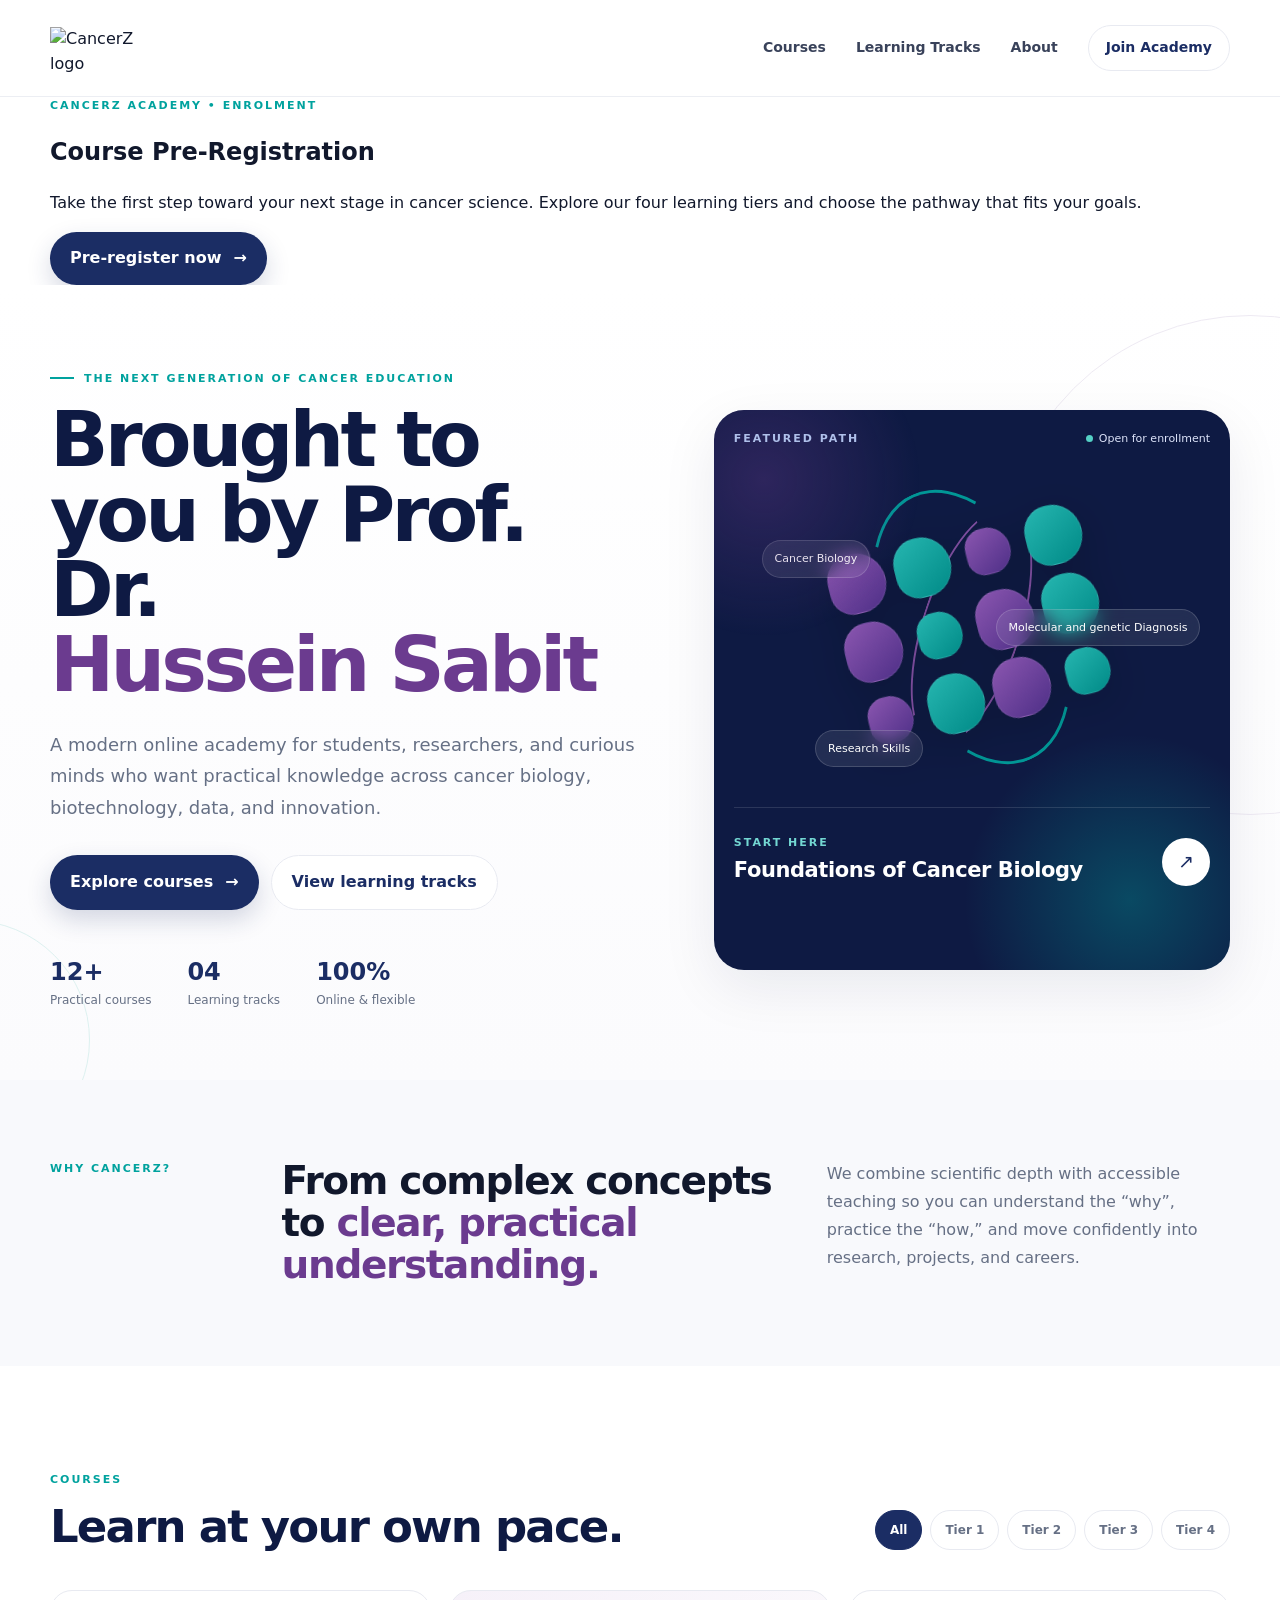
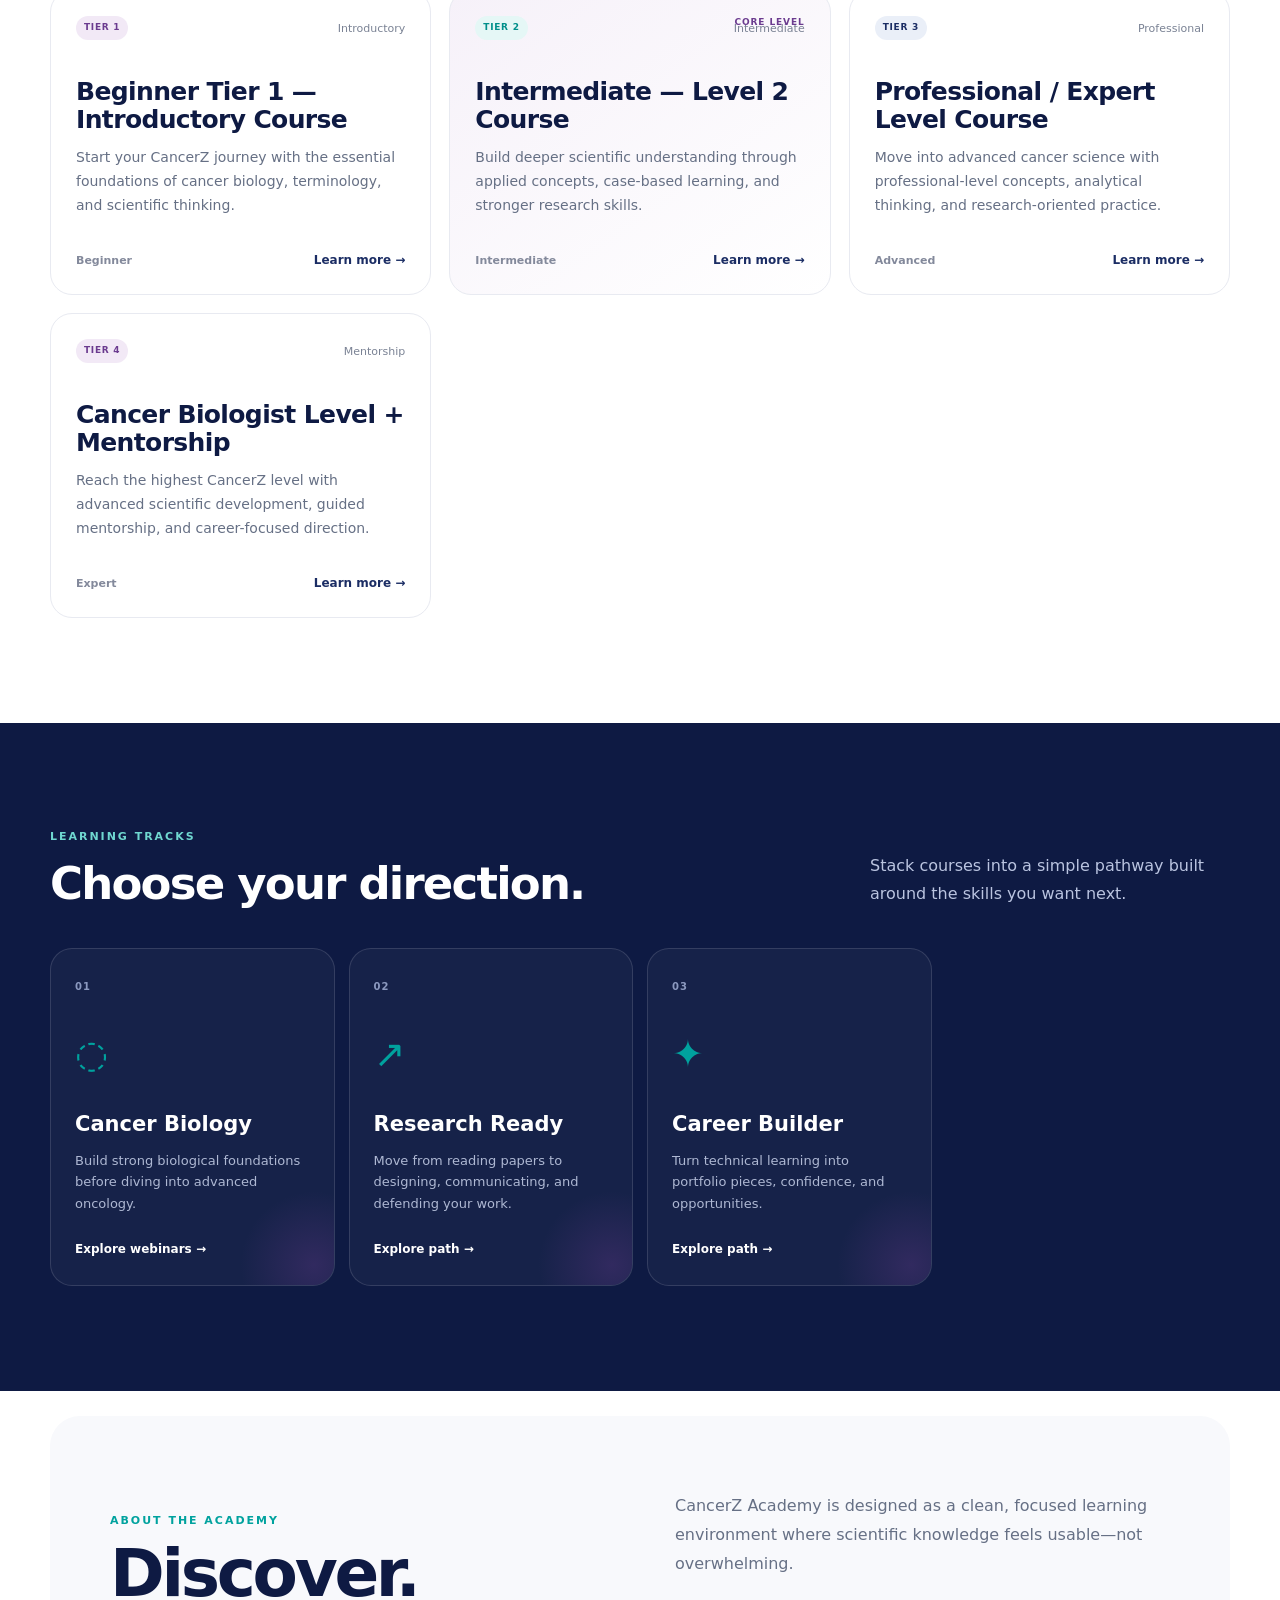
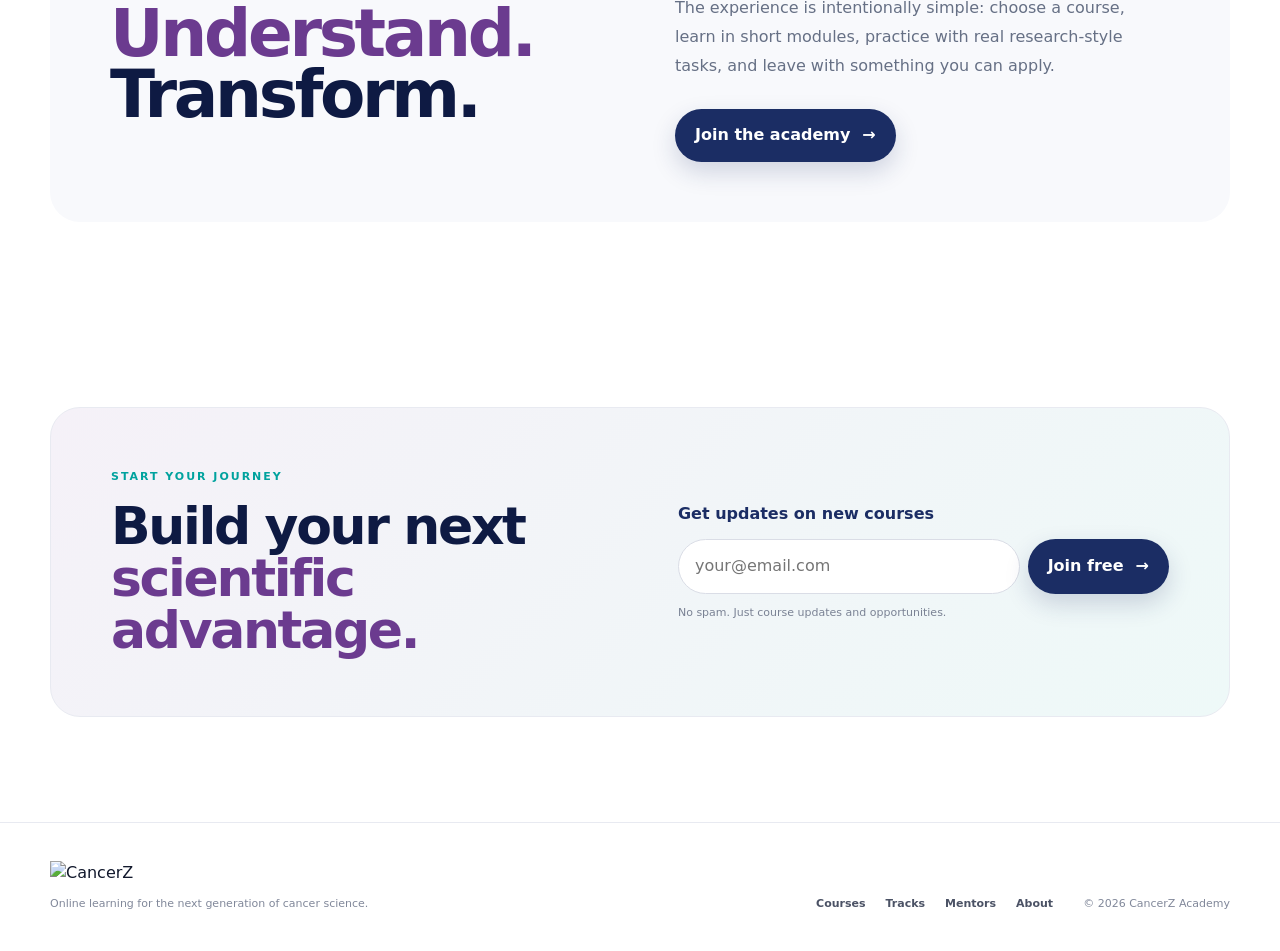
==== index.html @ 4c98994a "Replace event spin wheel with course pre-registration CTA" ====
<!DOCTYPE html>
<html lang="en">
<head>
  <meta charset="UTF-8" />
  <meta name="viewport" content="width=device-width, initial-scale=1.0" />
  <meta name="description" content="CancerZ Academy — discover, understand, transform." />
  <title>CancerZ Academy | Discover. Understand. Transform.</title>
  <link rel="stylesheet" href="styles.css?v=6" />
</head>
<body>
  <header class="site-header" id="top">
    <div class="container nav">
      <a class="brand" href="#top" aria-label="CancerZ Academy home">
        <img src="https://raw.githubusercontent.com/mo24506/cancerz/main/logo-cropped.jpg" alt="CancerZ logo" />
      </a>

      <button class="menu-toggle" id="menuToggle" aria-label="Open navigation" aria-expanded="false">☰</button>

      <nav id="mainNav" class="main-nav">
        <a href="#courses">Courses</a>
        <a href="#tracks">Learning Tracks</a>
        <a href="#about">About</a>
        <a href="#contact" class="nav-cta">Join Academy</a>
      </nav>
    </div>
  </header>

  <main>

        <section class="course-prereg-section" id="course-prereg" aria-labelledby="coursePreregTitle">
      <div class="container course-prereg-layout">
        <div class="course-prereg-copy">
          <p class="section-kicker">CANCERZ ACADEMY • ENROLMENT</p>
          <h2 id="coursePreregTitle">Course <span>Pre-Registration</span></h2>
          <p>Take the first step toward your next stage in cancer science. Explore our four learning tiers and choose the pathway that fits your goals.</p>
        </div>
        <a class="btn btn-primary course-prereg-button" href="#courses">Pre-register now <span>→</span></a>
      </div>
    </section>

    <section class="hero">
      <div class="hero-orbit orbit-a"></div>
      <div class="hero-orbit orbit-b"></div>
      <div class="container hero-grid">
        <div class="hero-copy reveal">
          <p class="eyebrow"><span></span> THE NEXT GENERATION OF CANCER EDUCATION</p>
          <h1>Brought to you by Prof. Dr.<br /><button class="sabit-trigger" id="sabitTrigger" type="button" aria-label="Open Prof. Hussein Sabit profile">Hussein Sabit</button></h1>
          <p class="hero-text">
            A modern online academy for students, researchers, and curious minds who want
            practical knowledge across cancer biology, biotechnology, data, and innovation.
          </p>
          <div class="hero-actions">
            <a href="#courses" class="btn btn-primary">Explore courses <span>→</span></a>
            <a href="#tracks" class="btn btn-ghost">View learning tracks</a>
          </div>
          <div class="hero-proof">
            <div><strong>12+</strong><span>Practical courses</span></div>
            <div><strong>04</strong><span>Learning tracks</span></div>
            <div><strong>100%</strong><span>Online & flexible</span></div>
          </div>
        </div>

        <div class="hero-card reveal">
          <div class="hero-card-top">
            <span class="mini-label">FEATURED PATH</span>
            <span class="status-dot"><i></i> Open for enrollment</span>
          </div>
          <div class="hero-card-art">
            <div class="dna-line"></div>
            <div class="cell-grid">
              <span></span><span></span><span></span><span></span><span></span><span></span>
              <span></span><span></span><span></span><span></span><span></span><span></span>
            </div>
            <div class="floating-tag tag-one">Cancer Biology</div>
            <div class="floating-tag tag-two">Molecular and genetic Diagnosis</div>
            <div class="floating-tag tag-three">Research Skills</div>
          </div>
          <div class="hero-card-bottom">
            <div>
              <span class="course-label">START HERE</span>
              <h3>Foundations of Cancer Biology</h3>
            </div>
            <button class="circle-arrow" data-course="Foundations of Cancer Biology" aria-label="Enroll">↗</button>
          </div>
        </div>
      </div>
    </section>

    <section class="section intro-band">
      <div class="container intro-grid">
        <p class="section-kicker">WHY CANCERZ?</p>
        <h2>From complex concepts to <span>clear, practical understanding.</span></h2>
        <p class="muted">
          We combine scientific depth with accessible teaching so you can understand the “why”,
          practice the “how,” and move confidently into research, projects, and careers.
        </p>
      </div>
    </section>

    <section class="section" id="courses">
      <div class="container">
        <div class="section-heading">
          <div>
            <p class="section-kicker">COURSES</p>
            <h2>Learn at your own pace.</h2>
          </div>
          <div class="filters" role="group" aria-label="Filter courses">
            <button class="filter active" data-filter="all">All</button>
            <button class="filter" data-filter="tier1">Tier 1</button>
            <button class="filter" data-filter="tier2">Tier 2</button>
            <button class="filter" data-filter="tier3">Tier 3</button>
            <button class="filter" data-filter="tier4">Tier 4</button>
          </div>
        </div>

        <div class="course-grid">
          <article class="course-card" data-category="tier1">
            <div class="course-meta"><span class="pill purple">TIER 1</span><span>Introductory</span></div>
            <h3>Beginner Tier 1 — Introductory Course</h3>
            <p>Start your CancerZ journey with the essential foundations of cancer biology, terminology, and scientific thinking.</p>
            <div class="course-footer"><span>Beginner</span><button class="text-btn" data-course="Beginner Tier 1 — Introductory Course">Learn more →</button></div>
          </article>

          <article class="course-card featured" data-category="tier2">
            <div class="course-meta"><span class="pill teal">TIER 2</span><span>Intermediate</span></div>
            <div class="featured-label">CORE LEVEL</div>
            <h3>Intermediate — Level 2 Course</h3>
            <p>Build deeper scientific understanding through applied concepts, case-based learning, and stronger research skills.</p>
            <div class="course-footer"><span>Intermediate</span><button class="text-btn" data-course="Intermediate — Level 2 Course">Learn more →</button></div>
          </article>

          <article class="course-card" data-category="tier3">
            <div class="course-meta"><span class="pill navy">TIER 3</span><span>Professional</span></div>
            <h3>Professional / Expert Level Course</h3>
            <p>Move into advanced cancer science with professional-level concepts, analytical thinking, and research-oriented practice.</p>
            <div class="course-footer"><span>Advanced</span><button class="text-btn" data-course="Professional / Expert Level Course">Learn more →</button></div>
          </article>

          <article class="course-card" data-category="tier4">
            <div class="course-meta"><span class="pill purple">TIER 4</span><span>Mentorship</span></div>
            <h3>Cancer Biologist Level + Mentorship</h3>
            <p>Reach the highest CancerZ level with advanced scientific development, guided mentorship, and career-focused direction.</p>
            <div class="course-footer"><span>Expert</span><button class="text-btn" data-course="Cancer Biologist Level + Mentorship">Learn more →</button></div>
          </article>
        </div>
      </div>
    </section>

    <section class="section tracks" id="tracks">
      <div class="container">
        <div class="section-heading compact">
          <div>
            <p class="section-kicker">LEARNING TRACKS</p>
            <h2>Choose your direction.</h2>
          </div>
          <p class="muted max-copy">Stack courses into a simple pathway built around the skills you want next.</p>
        </div>

        <div class="track-grid">
          <div class="track-card track-card-clickable" tabindex="0" role="button" data-track="Cancer Biology" aria-label="Open Cancer Biology webinars">
            <span class="track-number">01</span>
            <div class="track-icon">◌</div>
            <h3>Cancer Biology</h3>
            <p>Build strong biological foundations before diving into advanced oncology.</p>
            <button class="track-open-btn" type="button">Explore webinars →</button>
          </div>
          <div class="track-card">
            <span class="track-number">02</span>
            <div class="track-icon">↗</div>
            <h3>Research Ready</h3>
            <p>Move from reading papers to designing, communicating, and defending your work.</p>
            <a href="#courses">Explore path →</a>
          </div>
          <div class="track-card">
            <span class="track-number">03</span>
            <div class="track-icon">✦</div>
            <h3>Career Builder</h3>
            <p>Turn technical learning into portfolio pieces, confidence, and opportunities.</p>
            <a href="#courses">Explore path →</a>
          </div>
        </div>
      </div>
    </section>

    <section class="section about" id="about">
      <div class="container about-panel">
        <div>
          <p class="section-kicker">ABOUT THE ACADEMY</p>
          <h2>Discover.<br /><span>Understand.</span><br />Transform.</h2>
        </div>
        <div class="about-copy">
          <p>
            CancerZ Academy is designed as a clean, focused learning environment where scientific
            knowledge feels usable—not overwhelming.
          </p>
          <p>
            The experience is intentionally simple: choose a course, learn in short modules,
            practice with real research-style tasks, and leave with something you can apply.
          </p>
          <a href="#contact" class="btn btn-primary">Join the academy <span>→</span></a>
        </div>
      </div>
    </section>

    <section class="section cta-section" id="contact">
      <div class="container cta">
        <div>
          <p class="section-kicker">START YOUR JOURNEY</p>
          <h2>Build your next<br /><em>scientific advantage.</em></h2>
        </div>
        <form class="signup-form" id="signupForm">
          <label for="email">Get updates on new courses</label>
          <div class="form-row">
            <input id="email" type="email" placeholder="your@email.com" required />
            <button class="btn btn-primary" type="submit">Join free <span>→</span></button>
          </div>
          <small id="formMessage">No spam. Just course updates and opportunities.</small>
        </form>
      </div>
    </section>
  </main>

  <footer class="site-footer">
    <div class="container footer-grid">
      <div>
        <img src="https://raw.githubusercontent.com/mo24506/cancerz/main/logo-cropped.jpg" alt="CancerZ" class="footer-logo" />
        <p>Online learning for the next generation of cancer science.</p>
      </div>
      <div class="footer-links">
        <a href="#courses">Courses</a>
        <a href="#tracks">Tracks</a>
        <a href="#mentors">Mentors</a>
        <a href="#about">About</a>
      </div>
      <p class="copyright">© 2026 CancerZ Academy</p>
    </div>
  </footer>

  <div class="modal" id="webinarModal" aria-hidden="true">
    <div class="modal-backdrop" data-close-webinar></div>
    <div class="modal-card webinar-modal-card" role="dialog" aria-modal="true" aria-labelledby="webinarModalTitle">
      <button class="modal-close" data-close-webinar aria-label="Close">×</button>

      <div class="webinar-modal-head">
        <div>
          <p class="section-kicker">CANCER BIOLOGY</p>
          <h2 id="webinarModalTitle">Webinars</h2>
          <p class="muted">Watch uploaded sessions and keep your webinar library in one place.</p>
        </div>
        <label class="upload-webinar-btn">
          <input id="webinarVideoInput" type="file" accept="video/*" hidden />
          + Upload webinar
        </label>
      </div>

      <div id="webinarList" class="webinar-list">
        <article class="webinar-item">
          <div class="webinar-thumbnail webinar-gradient">
            <span>WEBINAR</span>
          </div>
          <div class="webinar-info">
            <div class="webinar-topline">
              <span class="pill purple">CANCER BIOLOGY</span>
              <span>Replay</span>
            </div>
            <h3>Introduction to Cancer Biology</h3>
            <p>Upload your first webinar video to replace this demo item.</p>
            <button class="text-btn demo-webinar-btn" type="button">Open demo</button>
          </div>
        </article>
      </div>

      <div class="upload-note">
        <strong>How this works:</strong> choose an MP4/MOV/WebM video from your computer.
        It will appear here immediately as a webinar preview. This front-end version keeps the
        selected video in your browser session; permanent online storage needs a video hosting
        or backend service.
      </div>

      <video id="webinarPlayer" class="webinar-player" controls playsinline hidden></video>
    </div>
  </div>

  <div class="modal" id="courseModal" aria-hidden="true">
    <div class="modal-backdrop" data-close-modal></div>
    <div class="modal-card" role="dialog" aria-modal="true" aria-labelledby="modalTitle">
      <button class="modal-close" data-close-modal aria-label="Close">×</button>
      <p class="section-kicker">COURSE PREVIEW</p>
      <h2 id="modalTitle">Course title</h2>
      <p id="modalDescription" class="muted"></p>
      <div class="modal-detail"><span>Format</span><strong>Online • Self-paced</strong></div>
      <div class="modal-detail"><span>Access</span><strong>Free demo template</strong></div>
      <button class="btn btn-primary" id="modalEnroll">Start learning <span>→</span></button>
    </div>
  </div>

  <script src="https://cdn.jsdelivr.net/npm/@supabase/supabase-js@2"></script>
  <script src="supabase-public-config.js?v=2"></script>

  <div class="modal" id="sabitModal" aria-hidden="true">
    <div class="modal-backdrop" data-close-sabit></div>
    <div class="modal-card sabit-modal-card" role="dialog" aria-modal="true" aria-labelledby="sabitModalTitle">
      <button class="modal-close" data-close-sabit aria-label="Close">×</button>
      <div class="sabit-modal-head">
        <p class="section-kicker">PROF. HUSSEIN SABIT</p>
        <h2 id="sabitModalTitle">Cancer Biology • Epigenetics • Precision Oncology</h2>
        <p class="muted">A concise scientific profile built from Prof. Sabit’s academic biography, research programme, and documented research impact.</p>
      </div>

      <div class="sabit-panels">
        <article class="sabit-panel">
          <div class="sabit-panel-index">01</div>
          <p class="section-kicker">SCIENTIFIC PROFILE</p>
          <h3>Molecular genetics with a systems view of cancer.</h3>
          <p>Prof. Hussein Sabit is a molecular geneticist and cancer researcher specializing in cancer epigenetics, breast cancer biology, tumor microenvironment, molecular oncology, and precision medicine.</p>
          <div class="sabit-meta">
            <span>Professor of Cancer Epigenetics</span>
            <span>College of Biotechnology, MUST • Egypt</span>
          </div>
          <div class="sabit-education">
            <span><strong>PhD</strong> Molecular Genetics · Ain Shams University · 2007</span>
            <span><strong>MSc</strong> Genetics · Ain Shams University · 2002</span>
            <span><strong>BSc</strong> Genetics · Ain Shams University · 1997</span>
          </div>
        </article>

        <article class="sabit-panel">
          <div class="sabit-panel-index">02</div>
          <p class="section-kicker">RESEARCH PROGRAMME</p>
          <h3>From molecular mechanisms to precision oncology.</h3>
          <p>His work examines tumors as dynamic ecosystems shaped by epigenetic regulation, immune and stromal interactions, metabolism, non-coding RNAs, and genomic regulation.</p>
          <div class="sabit-tags">
            <span>Cancer Epigenetics</span><span>Breast Cancer Biology</span><span>Tumor Microenvironment</span>
            <span>Precision & Systems Oncology</span><span>Genome Editing</span><span>Molecular Biomarkers</span>
            <span>Cancer Therapeutics</span><span>Multi-Omics</span><span>Single-Cell Biology</span>
            <span>AI & Precision Medicine</span><span>Liquid Biopsy</span><span>Drug Resistance</span>
          </div>
        </article>

        <article class="sabit-panel">
          <div class="sabit-panel-index">03</div>
          <p class="section-kicker">IMPACT & LEADERSHIP</p>
          <h3>A research programme built around translation, mentorship, and collaboration.</h3>
          <div class="sabit-metrics">
            <div><strong>114</strong><span>Peer-reviewed publications</span></div>
            <div><strong>2,420</strong><span>Citations</span></div>
            <div><strong>26</strong><span>h-index</span></div>
            <div><strong>49</strong><span>Q1 publications</span></div>
            <div><strong>63</strong><span>Postgraduate researchers supervised</span></div>
            <div><strong>23</strong><span>PhD candidates supervised</span></div>
          </div>
          <div class="sabit-leadership">
            <span>Vice Dean for Graduate Studies & Research • MUST</span>
            <span>Former Head of Genetics • Imam Abdulrahman Bin Faisal University</span>
            <span>International collaborations across Egypt, Saudi Arabia, Europe, the USA, and Turkey</span>
          </div>
        </article>
      </div>
    </div>
  </div>

  <script src="script.js?v=7"></script>
</body>
</html>
---- styles.css ----
:root{
  --navy:#1B2D64;
  --navy-deep:#0E1A43;
  --purple:#6B3B8F;
  --purple-soft:#8C55AC;
  --teal:#00A29E;
  --teal-soft:#3CA8A5;
  --ink:#11182C;
  --muted:#667085;
  --line:#E8EAF1;
  --paper:#FFFFFF;
  --wash:#F8F9FC;
  --lav:#F5F1F8;
  --aqua:#EEF9F8;
  --shadow:0 18px 55px rgba(14,26,67,.08);
  --radius:24px;
  --container:1180px;
}
*{box-sizing:border-box}
html{scroll-behavior:smooth}
body{
  margin:0;background:var(--paper);color:var(--ink);
  font-family:Inter,ui-sans-serif,system-ui,-apple-system,BlinkMacSystemFont,"Segoe UI",sans-serif;
  line-height:1.55;-webkit-font-smoothing:antialiased;
}
a{color:inherit;text-decoration:none}
button,input{font:inherit}
button{cursor:pointer}
.container{width:min(calc(100% - 40px),var(--container));margin:auto}
.site-header{
  position:sticky;top:0;z-index:50;background:rgba(255,255,255,.94);
  backdrop-filter:blur(16px);border-bottom:1px solid rgba(232,234,241,.8)
}
.nav{height:96px;display:flex;align-items:center;justify-content:space-between;gap:32px}
.brand{width:118px;display:block}
.brand img{width:100%;display:block;object-fit:contain;margin-top:8px}
.main-nav{display:flex;align-items:center;gap:30px;font-size:14px;font-weight:650;color:#39425A}
.main-nav a{transition:.2s ease}.main-nav a:hover{color:var(--purple)}
.nav-cta{padding:11px 17px!important;border:1px solid var(--line);border-radius:999px;color:var(--navy)!important}
.menu-toggle{display:none;background:none;border:0;font-size:26px;color:var(--navy)}
.hero{position:relative;overflow:hidden;padding:85px 0 70px;background:linear-gradient(180deg,#fff 0%,#fbfbfd 100%)}
.hero-grid{display:grid;grid-template-columns:1.07fr .93fr;gap:70px;align-items:center}
.eyebrow,.section-kicker,.mini-label,.course-label{
  margin:0 0 15px;color:var(--teal);font-size:11px;letter-spacing:.18em;font-weight:800
}
.eyebrow{display:flex;align-items:center;gap:10px}.eyebrow span{width:24px;height:2px;background:var(--teal);display:inline-block}
.hero h1{font-size:clamp(52px,6vw,82px);line-height:.98;letter-spacing:-.05em;margin:0 0 26px;color:var(--navy-deep);font-weight:780}
.hero h1 em,.about h2 span,.cta h2 em{font-style:normal;color:var(--purple)}
.hero-text{max-width:610px;color:var(--muted);font-size:18px;line-height:1.75;margin:0}
.hero-actions{display:flex;gap:12px;flex-wrap:wrap;margin-top:32px}
.btn{border:0;border-radius:999px;padding:14px 20px;font-weight:750;display:inline-flex;align-items:center;gap:12px;transition:transform .2s ease,box-shadow .2s ease}
.btn:hover{transform:translateY(-2px)}
.btn-primary{background:var(--navy);color:white;box-shadow:0 10px 24px rgba(27,45,100,.18)}
.btn-primary:hover{box-shadow:0 14px 30px rgba(27,45,100,.25)}
.btn-ghost{border:1px solid var(--line);color:var(--navy);background:white}
.hero-proof{display:flex;gap:36px;margin-top:44px}.hero-proof div{display:flex;flex-direction:column}
.hero-proof strong{font-size:24px;color:var(--navy)}.hero-proof span{font-size:12px;color:var(--muted)}
.hero-card{position:relative;background:var(--navy-deep);border-radius:30px;padding:20px;box-shadow:var(--shadow);min-height:560px;overflow:hidden}
.hero-card:before{content:"";position:absolute;inset:auto -80px -110px auto;width:360px;height:360px;border-radius:50%;background:radial-gradient(circle,rgba(0,162,158,.35),transparent 65%)}
.hero-card:after{content:"";position:absolute;left:-120px;top:-100px;width:340px;height:340px;border-radius:50%;background:radial-gradient(circle,rgba(107,59,143,.34),transparent 65%)}
.hero-card-top{display:flex;justify-content:space-between;align-items:center;color:#fff;position:relative;z-index:2}
.mini-label{color:#AFC0EA;margin:0}
.status-dot{font-size:11px;color:#DDE4FA;display:flex;gap:6px;align-items:center}.status-dot i{display:block;width:7px;height:7px;border-radius:50%;background:#54D0C5}
.hero-card-art{position:relative;height:360px;display:flex;justify-content:center;align-items:center}
.dna-line{width:175px;height:290px;border:3px solid var(--teal);border-left-color:transparent;border-right-color:transparent;border-radius:50%;transform:rotate(-24deg);opacity:.92;position:absolute}
.dna-line:after{content:"";position:absolute;inset:18px 35px;border:2px solid var(--purple-soft);border-top-color:transparent;border-bottom-color:transparent;border-radius:50%;transform:rotate(42deg)}
.cell-grid{width:260px;height:200px;display:grid;grid-template-columns:repeat(4,1fr);gap:10px;transform:rotate(-14deg);filter:drop-shadow(0 12px 22px rgba(0,0,0,.18));position:relative}
.cell-grid span{border-radius:47% 55% 52% 42%;background:linear-gradient(145deg,#8B56B0,#4E2F87);border:1px solid rgba(255,255,255,.08)}
.cell-grid span:nth-child(2n){background:linear-gradient(145deg,#26B6B0,#008A87)}.cell-grid span:nth-child(3n){transform:scale(.78)}
.floating-tag{position:absolute;padding:9px 12px;border-radius:999px;background:rgba(255,255,255,.09);border:1px solid rgba(255,255,255,.16);color:#fff;font-size:11px;backdrop-filter:blur(10px)}
.tag-one{left:6%;top:26%}.tag-two{right:2%;top:45%}.tag-three{left:17%;bottom:11%}
.hero-card-bottom{position:relative;z-index:2;border-top:1px solid rgba(255,255,255,.12);padding-top:21px;display:flex;justify-content:space-between;align-items:end;color:#fff}
.course-label{color:#73D7D2;margin-bottom:6px}.hero-card-bottom h3{margin:0;font-size:21px;letter-spacing:-.02em}
.circle-arrow{width:48px;height:48px;border-radius:50%;border:1px solid rgba(255,255,255,.25);background:white;color:var(--navy);font-size:19px}
.hero-orbit{position:absolute;border-radius:50%;pointer-events:none}.orbit-a{width:500px;height:500px;border:1px solid #EEEAF3;right:-220px;top:30px}.orbit-b{width:240px;height:240px;border:1px solid #DDF1F0;left:-150px;bottom:-80px}
.section{padding:105px 0}.intro-band{background:var(--wash);padding:80px 0}
.intro-grid{display:grid;grid-template-columns:.45fr 1.15fr .9fr;gap:30px;align-items:start}.intro-grid h2{font-size:39px;line-height:1.08;letter-spacing:-.035em;margin:0;max-width:630px}.intro-grid h2 span{color:var(--purple)}.muted{color:var(--muted);line-height:1.75}.intro-grid .muted{margin:0;max-width:390px}
.section-heading{display:flex;justify-content:space-between;align-items:end;gap:30px;margin-bottom:40px}.section-heading h2{font-size:45px;line-height:1.05;letter-spacing:-.04em;margin:0;color:var(--navy-deep)}.filters{display:flex;gap:8px;flex-wrap:wrap}
.filter{border:1px solid var(--line);background:white;color:#667085;border-radius:999px;padding:10px 14px;font-size:12px;font-weight:750}.filter.active{background:var(--navy);color:white;border-color:var(--navy)}
.course-grid{display:grid;grid-template-columns:repeat(3,1fr);gap:18px}.course-card{border:1px solid var(--line);border-radius:22px;padding:25px;min-height:305px;display:flex;flex-direction:column;background:#fff;position:relative;transition:.2s ease}.course-card:hover{transform:translateY(-4px);box-shadow:var(--shadow)}.course-card.featured{background:linear-gradient(145deg,#F6F1F9,#fff)}
.course-meta{display:flex;justify-content:space-between;align-items:center;color:#7A8294;font-size:11px}.pill{display:inline-flex;padding:5px 8px;border-radius:999px;font-weight:800;letter-spacing:.08em;font-size:9px}.pill.purple{background:#F2E9F6;color:var(--purple)}.pill.teal{background:#E5F7F6;color:#008F8B}.pill.navy{background:#EAEFF8;color:var(--navy)}
.featured-label{position:absolute;top:25px;right:25px;font-size:9px;letter-spacing:.1em;font-weight:800;color:var(--purple)}
.course-card h3{font-size:25px;line-height:1.12;letter-spacing:-.025em;margin:38px 0 12px;color:var(--navy-deep)}.course-card p{margin:0;color:var(--muted);font-size:14px;line-height:1.7}.course-footer{margin-top:auto;padding-top:28px;display:flex;justify-content:space-between;align-items:center;color:#83899B;font-size:11px;font-weight:700}.text-btn{border:0;background:transparent;padding:0;color:var(--navy);font-size:12px;font-weight:800}
.tracks{background:var(--navy-deep);color:#fff}.tracks .section-heading h2{color:#fff}.tracks .section-kicker{color:#6FD7D0}.compact{align-items:end}.max-copy{max-width:360px;margin:0;color:#BAC4E0}
.track-grid{display:grid;grid-template-columns:repeat(4,1fr);gap:14px}.track-card{position:relative;border:1px solid rgba(255,255,255,.13);border-radius:22px;padding:24px;background:rgba(255,255,255,.035);min-height:290px;overflow:hidden;transition:.2s ease}.track-card:hover{background:rgba(255,255,255,.07);transform:translateY(-3px)}.track-card:after{content:"";position:absolute;width:160px;height:160px;border-radius:50%;background:radial-gradient(circle,rgba(107,59,143,.32),transparent 65%);right:-60px;bottom:-60px}.track-number{font-size:10px;color:#8B99BF;font-weight:800;letter-spacing:.1em}.track-icon{font-size:38px;color:var(--teal);margin:28px 0 24px}.track-card h3{margin:0 0 9px;font-size:21px}.track-card p{color:#AEB8D3;font-size:13px;line-height:1.65;margin:0 0 22px}.track-card a{font-size:12px;font-weight:800;color:white}
.mentor-grid{display:grid;grid-template-columns:repeat(4,1fr);gap:14px}.mentor-card{border:1px solid var(--line);border-radius:20px;padding:18px;display:flex;align-items:center;gap:14px}.mentor-card h3{margin:0 0 3px;font-size:15px;color:var(--navy)}.mentor-card p{margin:0;font-size:11px;color:var(--muted)}.avatar{width:52px;height:52px;border-radius:16px;display:grid;place-items:center;font-size:11px;font-weight:900;color:white}.avatar-a{background:linear-gradient(145deg,#6B3B8F,#9A66B6)}.avatar-b{background:linear-gradient(145deg,#008E8B,#35BDB7)}.avatar-c{background:linear-gradient(145deg,#233E86,#4867B1)}.avatar-d{background:linear-gradient(145deg,#43306D,#1F7C86)}
.about{padding-top:25px}.about-panel{background:var(--wash);border-radius:30px;padding:60px;display:grid;grid-template-columns:1fr 1fr;gap:70px;align-items:center}.about h2{font-size:66px;line-height:.92;letter-spacing:-.05em;margin:0;color:var(--navy-deep)}.about-copy{max-width:510px}.about-copy p{color:var(--muted);font-size:16px;line-height:1.8}.about-copy .btn{margin-top:12px}
.cta-section{padding-top:80px}.cta{background:linear-gradient(135deg,#F5F1F8,#EEF9F8);border:1px solid var(--line);border-radius:30px;padding:60px;display:grid;grid-template-columns:1fr .95fr;gap:50px;align-items:center}.cta h2{font-size:52px;line-height:1;letter-spacing:-.045em;color:var(--navy-deep);margin:0}.signup-form label{display:block;font-weight:800;color:var(--navy);margin-bottom:12px}.form-row{display:flex;gap:8px}.signup-form input{min-width:0;flex:1;padding:14px 16px;border:1px solid #DADDE6;border-radius:999px;outline:none;background:white}.signup-form input:focus{border-color:var(--teal);box-shadow:0 0 0 3px rgba(0,162,158,.08)}.signup-form small{display:block;color:#7A8294;margin-top:10px;font-size:11px}
.site-footer{padding:38px 0;background:#fff;border-top:1px solid var(--line)}.footer-grid{display:grid;grid-template-columns:1fr auto auto;gap:30px;align-items:end}.footer-logo{width:125px;display:block;margin-bottom:10px}.site-footer p{margin:0;color:#81889A;font-size:11px}.footer-links{display:flex;gap:20px;font-size:11px;font-weight:750;color:#4B5265}.copyright{text-align:right}
.modal{position:fixed;inset:0;display:none;place-items:center;z-index:100}.modal.open{display:grid}.modal-backdrop{position:absolute;inset:0;background:rgba(10,17,41,.5);backdrop-filter:blur(8px)}.modal-card{position:relative;background:white;border-radius:26px;padding:34px;width:min(92vw,520px);box-shadow:0 28px 90px rgba(0,0,0,.24);z-index:1}.modal-card h2{margin:0 0 10px;color:var(--navy-deep);font-size:34px;letter-spacing:-.03em}.modal-close{position:absolute;right:16px;top:13px;border:0;background:var(--wash);width:34px;height:34px;border-radius:50%;font-size:22px;color:var(--navy)}.modal-detail{display:flex;justify-content:space-between;padding:14px 0;border-top:1px solid var(--line);font-size:12px}.modal-detail span{color:#858B9B}.modal-card .btn{margin-top:18px}
.reveal{animation:fadeUp .8s ease both}@keyframes fadeUp{from{opacity:0;transform:translateY(16px)}to{opacity:1;transform:none}}
.course-card.hidden{display:none}

@media (max-width: 980px){
  .hero-grid,.about-panel,.cta{grid-template-columns:1fr}
  .hero-grid{gap:40px}.hero-card{min-height:520px}.intro-grid{grid-template-columns:1fr 1.4fr}.intro-grid .muted{grid-column:2}
  .course-grid{grid-template-columns:repeat(2,1fr)}.track-grid,.mentor-grid{grid-template-columns:repeat(2,1fr)}
  .about-panel{gap:30px}.footer-grid{grid-template-columns:1fr 1fr}.copyright{text-align:left}
}
@media (max-width: 720px){
  .container{width:min(calc(100% - 28px),var(--container))}.nav{height:78px}.brand{width:100px}.menu-toggle{display:block}.main-nav{display:none;position:absolute;left:14px;right:14px;top:70px;background:white;border:1px solid var(--line);border-radius:20px;padding:12px;box-shadow:var(--shadow);flex-direction:column;align-items:stretch;gap:4px}.main-nav.open{display:flex}.main-nav a{padding:12px 14px}.nav-cta{text-align:center}
  .hero{padding:55px 0}.hero h1{font-size:56px}.hero-text{font-size:16px}.hero-proof{gap:18px}.hero-card{min-height:470px}.hero-card-art{height:300px}.cell-grid{width:220px}.tag-one{left:0}.tag-two{right:0}.tag-three{left:12%;bottom:5%}
  .section{padding:75px 0}.intro-band{padding:65px 0}.intro-grid{display:block}.intro-grid h2{font-size:34px;margin:0 0 18px}.section-heading{display:block}.section-heading h2{font-size:37px}.filters{margin-top:22px}.course-grid,.track-grid,.mentor-grid{grid-template-columns:1fr}.course-card{min-height:280px}.about-panel,.cta{padding:32px}.about h2{font-size:54px}.cta h2{font-size:42px}.form-row{display:grid;grid-template-columns:1fr}.form-row .btn{justify-content:center}.footer-grid{grid-template-columns:1fr}.copyright{text-align:left}.footer-links{flex-wrap:wrap}
}


/* ---------- Track / Webinar UX ---------- */
.track-card-clickable{cursor:pointer;outline:none}
.track-card-clickable:focus-visible{box-shadow:0 0 0 3px rgba(0,162,158,.35)}
.track-open-btn{
  border:0;background:transparent;padding:0;color:white;font-size:12px;font-weight:800;
  text-align:left;position:relative;z-index:2
}
.webinar-modal-card{width:min(94vw,920px);max-height:88vh;overflow:auto}
.webinar-modal-head{display:flex;justify-content:space-between;align-items:flex-start;gap:24px;margin-bottom:24px}
.webinar-modal-head h2{margin:0 0 8px;font-size:40px;line-height:1;letter-spacing:-.04em;color:var(--navy-deep)}
.upload-webinar-btn{
  flex:0 0 auto;padding:12px 16px;border-radius:999px;background:var(--teal);color:white;
  font-size:12px;font-weight:800;cursor:pointer;box-shadow:0 8px 18px rgba(0,162,158,.18)
}
.webinar-list{display:grid;gap:12px}
.webinar-item{
  display:grid;grid-template-columns:190px 1fr;gap:18px;padding:14px;border:1px solid var(--line);
  border-radius:18px;background:#fff
}
.webinar-thumbnail{
  min-height:130px;border-radius:14px;background:linear-gradient(145deg,var(--navy-deep),var(--purple));
  display:grid;place-items:center;color:white;font-size:10px;font-weight:900;letter-spacing:.16em
}
.webinar-gradient{background:
  radial-gradient(circle at 70% 30%,rgba(0,162,158,.55),transparent 28%),
  linear-gradient(145deg,var(--navy-deep),var(--purple))}
.webinar-info{display:flex;flex-direction:column;justify-content:center}
.webinar-topline{display:flex;gap:12px;align-items:center;color:#7A8294;font-size:10px}
.webinar-info h3{margin:10px 0 6px;font-size:20px;color:var(--navy-deep)}
.webinar-info p{margin:0;color:var(--muted);font-size:13px;line-height:1.55}
.webinar-info .text-btn{margin-top:12px;text-align:left}
.upload-note{
  margin-top:16px;padding:14px 16px;border-radius:14px;background:var(--wash);
  color:#70788B;font-size:11px;line-height:1.65
}
.upload-note strong{color:var(--navy)}
.webinar-player{width:100%;margin-top:18px;border-radius:16px;background:#0B112B;max-height:460px}
@media(max-width:720px){
  .webinar-modal-head{display:block}.upload-webinar-btn{display:inline-flex;margin-top:14px}
  .webinar-modal-head h2{font-size:34px}.webinar-item{grid-template-columns:1fr}.webinar-thumbnail{min-height:160px}
}


/* ---------- Prof. Hussein Sabit profile ---------- */
.sabit-trigger{
  border:0;
  padding:0;
  margin:0;
  background:transparent;
  color:var(--purple);
  font:inherit;
  font-weight:inherit;
  line-height:inherit;
  letter-spacing:inherit;
  cursor:pointer;
  text-align:left;
  position:relative;
}
.sabit-trigger:after{
  content:"";
  position:absolute;
  left:0;
  right:0;
  bottom:.08em;
  height:2px;
  background:var(--teal);
  transform:scaleX(0);
  transform-origin:left;
  transition:transform .25s ease;
}
.sabit-trigger:hover:after,.sabit-trigger:focus-visible:after{transform:scaleX(1)}
.sabit-trigger:focus-visible{outline:3px solid rgba(0,162,158,.18);outline-offset:4px;border-radius:6px}
.sabit-modal-card{
  width:min(95vw,1180px);
  max-height:90vh;
  overflow:auto;
  padding:34px;
}
.sabit-modal-head{
  max-width:760px;
  margin-bottom:24px;
}
.sabit-modal-head h2{
  margin:0 0 10px;
  color:var(--navy-deep);
  font-size:clamp(30px,3.8vw,48px);
  line-height:1.02;
  letter-spacing:-.04em;
}
.sabit-panels{
  display:grid;
  grid-template-columns:repeat(3,1fr);
  gap:14px;
}
.sabit-panel{
  position:relative;
  min-height:440px;
  border:1px solid var(--line);
  border-radius:22px;
  padding:24px;
  background:linear-gradient(180deg,#fff 0%,#fbfbfd 100%);
  overflow:hidden;
}
.sabit-panel:before{
  content:"";
  position:absolute;
  right:-90px;
  bottom:-90px;
  width:210px;
  height:210px;
  border-radius:50%;
  background:radial-gradient(circle,rgba(0,162,158,.12),transparent 68%);
}
.sabit-panel:nth-child(2):before{
  background:radial-gradient(circle,rgba(107,59,143,.13),transparent 68%);
}
.sabit-panel:nth-child(3):before{
  background:radial-gradient(circle,rgba(27,45,100,.12),transparent 68%);
}
.sabit-panel-index{
  color:var(--teal);
  font-size:10px;
  font-weight:900;
  letter-spacing:.16em;
  margin-bottom:22px;
}
.sabit-panel h3{
  margin:0 0 12px;
  color:var(--navy-deep);
  font-size:23px;
  line-height:1.12;
  letter-spacing:-.025em;
  position:relative;
  z-index:1;
}
.sabit-panel p{
  color:var(--muted);
  font-size:13px;
  line-height:1.7;
  position:relative;
  z-index:1;
}
.sabit-meta{
  display:grid;
  gap:7px;
  margin:18px 0;
  font-size:11px;
  color:#687186;
  position:relative;
  z-index:1;
}
.sabit-meta span:first-child{font-weight:800;color:var(--navy)}
.sabit-education{
  display:grid;
  gap:8px;
  margin-top:18px;
  padding-top:16px;
  border-top:1px solid var(--line);
  font-size:11px;
  color:#667085;
  position:relative;
  z-index:1;
}
.sabit-education strong{color:var(--purple)}
.sabit-tags{
  display:flex;
  flex-wrap:wrap;
  gap:7px;
  margin-top:18px;
  position:relative;
  z-index:1;
}
.sabit-tags span{
  padding:7px 9px;
  border-radius:999px;
  background:#f4f7fb;
  border:1px solid #e4e8f0;
  color:var(--navy);
  font-size:9px;
  font-weight:800;
  letter-spacing:.02em;
}
.sabit-panel:nth-child(2) .sabit-tags span:nth-child(3n){
  background:#f4edf7;
  border-color:#eadcf0;
  color:var(--purple);
}
.sabit-panel:nth-child(2) .sabit-tags span:nth-child(2n){
  background:#eaf8f7;
  border-color:#d9f0ee;
  color:#008b87;
}
.sabit-metrics{
  display:grid;
  grid-template-columns:repeat(2,1fr);
  gap:10px;
  margin-top:18px;
  position:relative;
  z-index:1;
}
.sabit-metrics div{
  padding:12px;
  border-radius:15px;
  background:#f8f9fc;
  border:1px solid var(--line);
}
.sabit-metrics strong{
  display:block;
  color:var(--navy);
  font-size:24px;
  line-height:1;
  letter-spacing:-.03em;
}
.sabit-metrics span{
  display:block;
  margin-top:6px;
  color:#737b8e;
  font-size:9px;
  line-height:1.45;
}
.sabit-leadership{
  display:grid;
  gap:8px;
  margin-top:15px;
  padding-top:15px;
  border-top:1px solid var(--line);
  position:relative;
  z-index:1;
}
.sabit-leadership span{
  color:#667085;
  font-size:10px;
  line-height:1.5;
}
@media(max-width:900px){
  .sabit-panels{grid-template-columns:1fr}
  .sabit-panel{min-height:auto}
}
@media(max-width:720px){
  .sabit-modal-card{padding:24px}
  .sabit-panel{padding:20px}
  .sabit-modal-head h2{font-size:32px}
}


/* ---------- Cancer Metastasis event prize wheel ---------- */
.event-wheel-section{
  position:relative;
  overflow:hidden;
  padding:58px 0 62px;
  background:linear-gradient(135deg,#F8F9FC 0%,#F5F1F8 58%,#EEF9F8 100%);
  border-bottom:1px solid var(--line);
}
.event-wheel-section:before{
  content:"";
  position:absolute;
  width:410px;height:410px;
  right:-180px;top:-245px;
  border:1px solid rgba(107,59,143,.13);
  border-radius:50%;
  pointer-events:none;
}
.event-wheel-layout{
  display:grid;
  grid-template-columns:minmax(0,1fr) minmax(320px,430px);
  gap:54px;
  align-items:center;
  position:relative;
  z-index:1;
}
.event-wheel-copy h2{
  color:var(--navy-deep);
  font-size:clamp(34px,4vw,54px);
  line-height:1.02;
  letter-spacing:-.045em;
  margin:0 0 18px;
  max-width:650px;
}
.event-wheel-copy h2 span{
  display:block;
  color:var(--purple);
}
.event-wheel-copy>p:not(.section-kicker){
  color:var(--muted);
  max-width:525px;
  line-height:1.75;
  margin:0;
  font-size:16px;
}
.event-wheel-badges{display:flex;gap:8px;flex-wrap:wrap;margin-top:22px}
.event-wheel-badges span{
  display:inline-flex;
  border:1px solid rgba(27,45,100,.12);
  border-radius:999px;
  padding:8px 12px;
  color:var(--navy);
  background:rgba(255,255,255,.7);
  font-size:10px;
  font-weight:800;
}
.event-wheel-game{
  display:flex;
  flex-direction:column;
  align-items:center;
  position:relative;
  padding-top:5px;
}
.event-wheel-frame{
  position:relative;
  width:min(100%,340px);
  aspect-ratio:1;
  padding:9px;
  border-radius:50%;
  background:white;
  border:1px solid rgba(27,45,100,.12);
  box-shadow:0 18px 45px rgba(14,26,67,.16);
}
.event-wheel{
  width:100%;height:100%;border-radius:50%;
  position:relative;overflow:hidden;
  background:conic-gradient(
    from 0deg,
    #00A29E 0deg 72deg,
    #6B3B8F 72deg 144deg,
    #1B2D64 144deg 216deg,
    #E8EAF1 216deg 288deg,
    #278F96 288deg 360deg
  );
  border:2px solid rgba(255,255,255,.85);
  transform:rotate(0deg);
  transition:transform 5.8s cubic-bezier(.12,.72,.08,1);
  will-change:transform;
}
.event-wheel-label{
  position:absolute;
  left:50%;top:50%;
  width:104px;
  margin-left:-52px;
  margin-top:-13px;
  text-align:center;
  font-size:11px;
  font-weight:850;
  line-height:1.15;
  letter-spacing:-.015em;
  text-shadow:0 1px 1px rgba(0,0,0,.08);
  transform:rotate(var(--angle)) translateY(-103px) rotate(var(--reverse-angle));
  pointer-events:none;
}
.event-wheel .label-0{--angle:36deg;--reverse-angle:-36deg;color:#fff}
.event-wheel .label-1{--angle:108deg;--reverse-angle:-108deg;color:#fff}
.event-wheel .label-2{--angle:180deg;--reverse-angle:-180deg;color:#fff}
.event-wheel .label-3{--angle:252deg;--reverse-angle:-252deg;color:var(--navy-deep);width:92px;margin-left:-46px;font-size:9px}
.event-wheel .label-4{--angle:324deg;--reverse-angle:-324deg;color:#fff}
.event-wheel-pointer{
  position:absolute;
  z-index:4;
  top:-4px;
  left:50%;
  transform:translateX(-50%);
  width:0;height:0;
  border-left:17px solid transparent;
  border-right:17px solid transparent;
  border-top:0;
  border-bottom:28px solid var(--navy-deep);
  filter:drop-shadow(0 3px 4px rgba(14,26,67,.22));
}
.event-wheel-pointer:after{
  content:"";
  position:absolute;
  left:-5px;top:5px;
  width:10px;height:10px;border-radius:50%;
  background:var(--teal);
}
.event-wheel-hub{
  position:absolute;
  z-index:2;
  width:56px;height:56px;
  left:50%;top:50%;
  transform:translate(-50%,-50%);
  display:grid;place-items:center;
  border-radius:50%;
  background:white;
  border:4px solid var(--navy);
  box-shadow:0 2px 8px rgba(14,26,67,.18);
  color:var(--purple);
  font-size:12px;font-weight:950;letter-spacing:-.04em;
}
.event-wheel-spin{
  margin-top:22px;
  min-width:180px;
  justify-content:center;
}
.event-wheel-spin:disabled{opacity:.65;cursor:wait;transform:none}
.event-wheel-hint{
  text-align:center;
  max-width:330px;
  margin:11px 0 0;
  color:#788094;
  font-size:10px;
  line-height:1.6;
}
.event-wheel-result{
  width:100%;
  margin-top:18px;
  padding:16px 18px;
  border-radius:16px;
  background:white;
  border:1px solid rgba(0,162,158,.25);
  box-shadow:0 8px 24px rgba(14,26,67,.06);
  text-align:center;
}
.event-wheel-result[hidden]{display:none!important}
.event-wheel-result .section-kicker{margin:0 0 6px}
.event-wheel-result h3{
  margin:0 0 4px;
  color:var(--purple);
  font-size:24px;
  line-height:1.1;
}
.event-wheel-result p:last-child{margin:0;color:var(--muted);font-size:12px;line-height:1.6}
@media(max-width:850px){
  .event-wheel-layout{grid-template-columns:1fr;gap:28px}
  .event-wheel-copy{text-align:center}
  .event-wheel-copy>p:not(.section-kicker){margin-inline:auto}
  .event-wheel-badges{justify-content:center}
  .event-wheel-frame{width:min(84vw,330px)}
}
@media(max-width:520px){
  .event-wheel-section{padding:42px 0}
  .event-wheel-copy h2{font-size:36px}
  .event-wheel-copy>p:not(.section-kicker){font-size:14px}
  .event-wheel-frame{width:min(88vw,310px)}
  .event-wheel-label{transform:rotate(var(--angle)) translateY(-92px) rotate(var(--reverse-angle));font-size:10px}
  .event-wheel .label-3{font-size:8px}
  .event-wheel-hub{width:48px;height:48px}
}
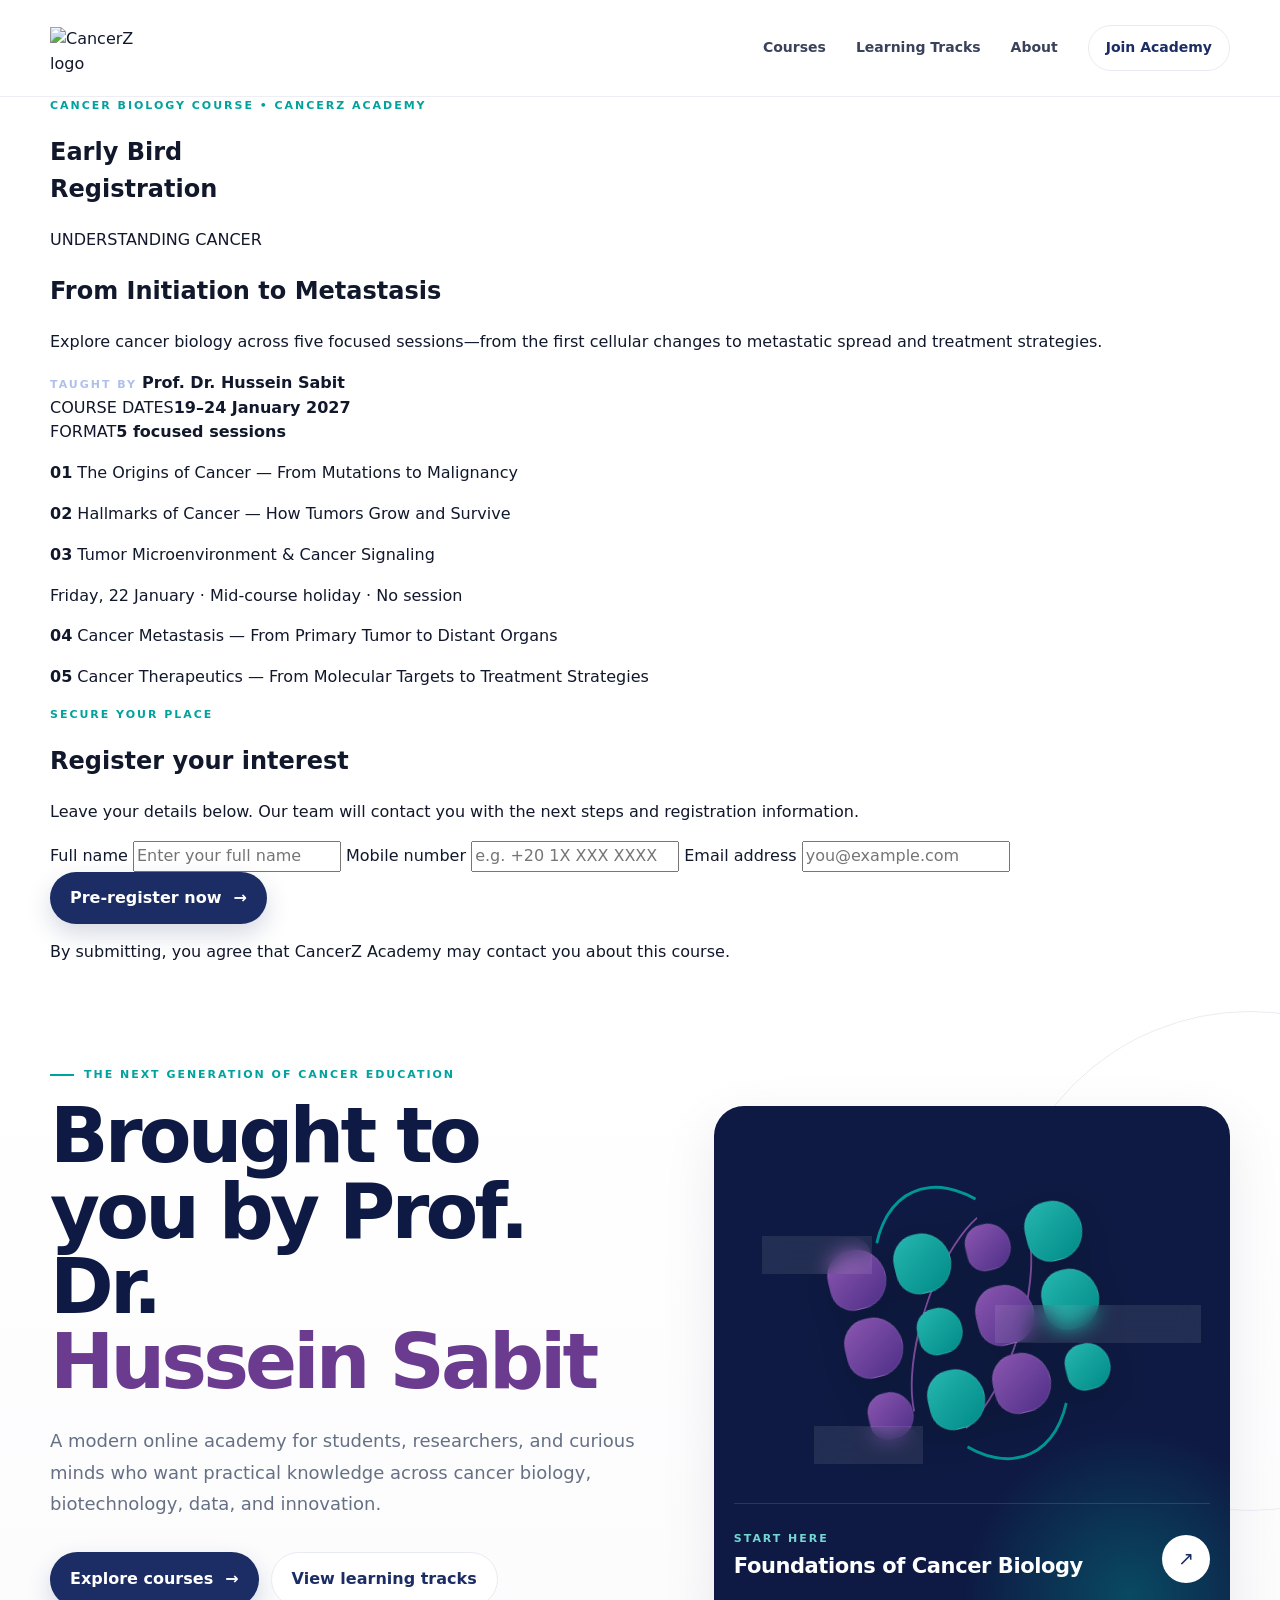
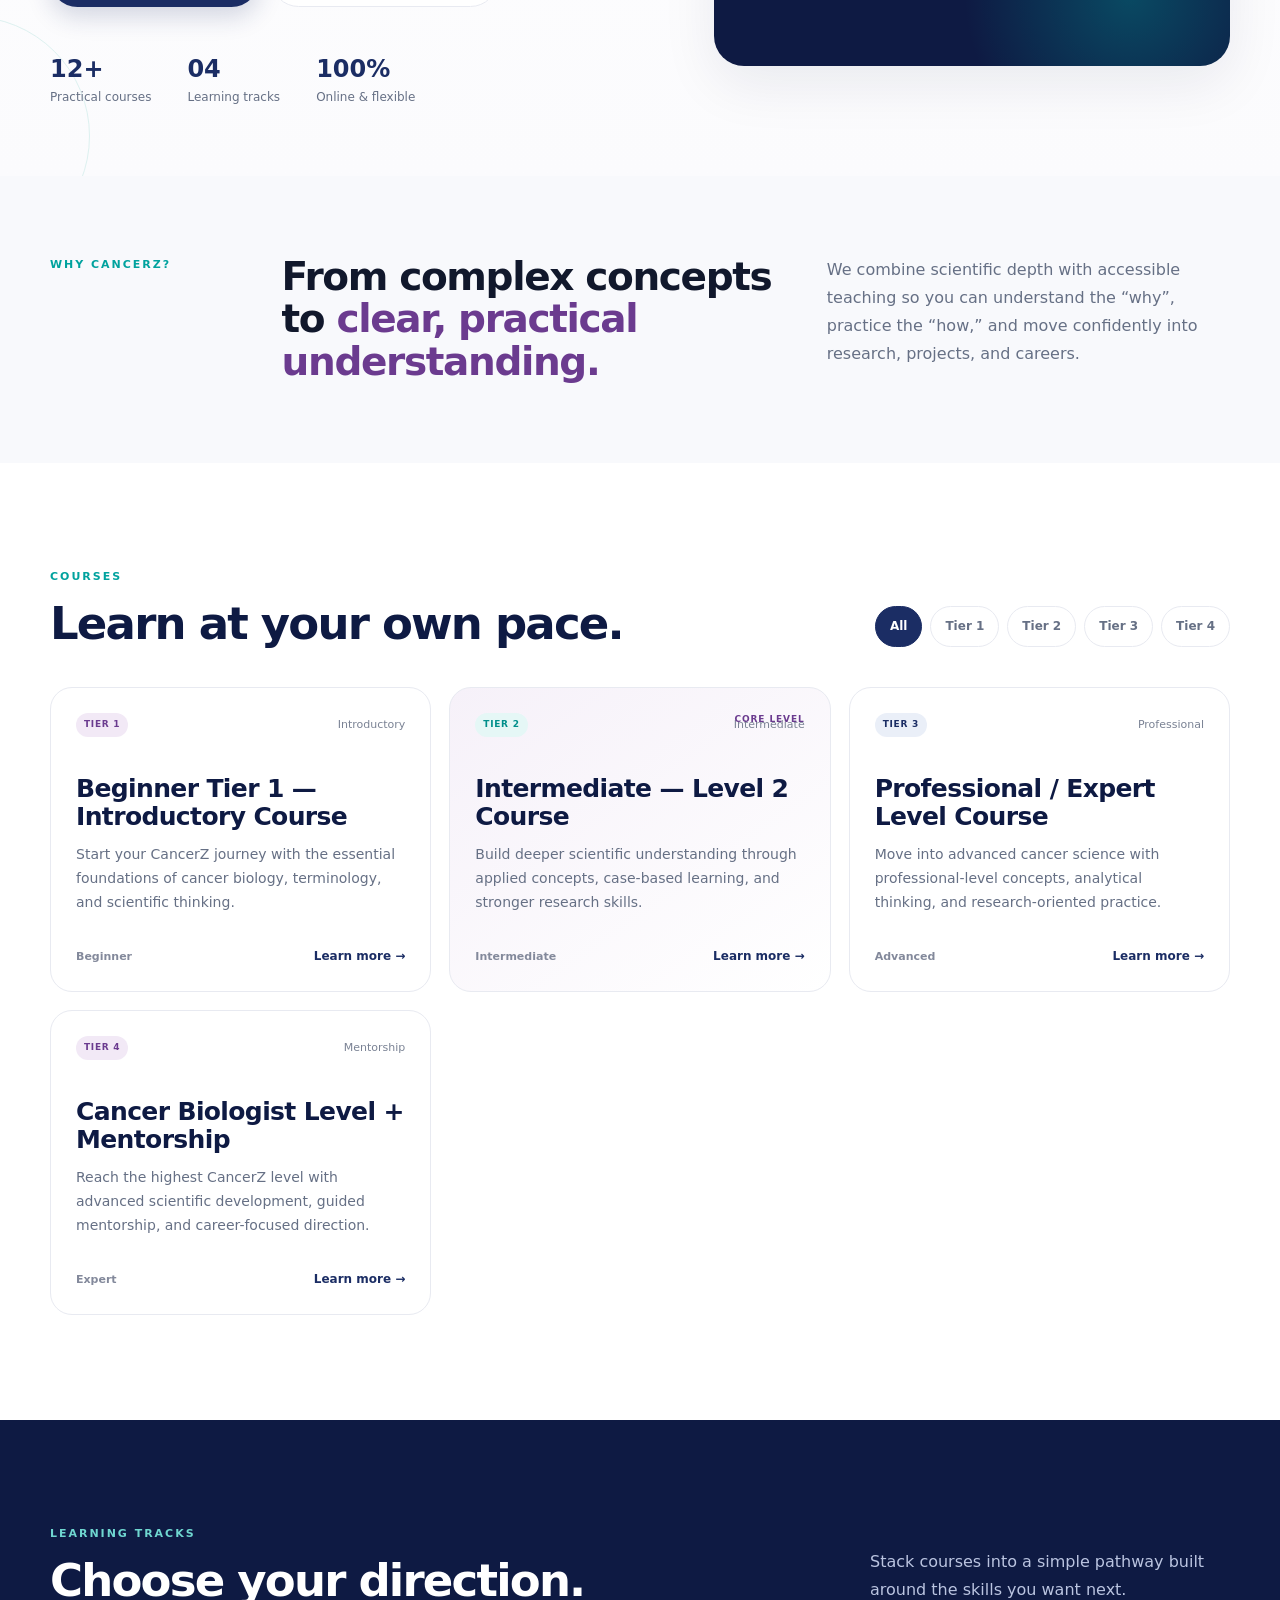
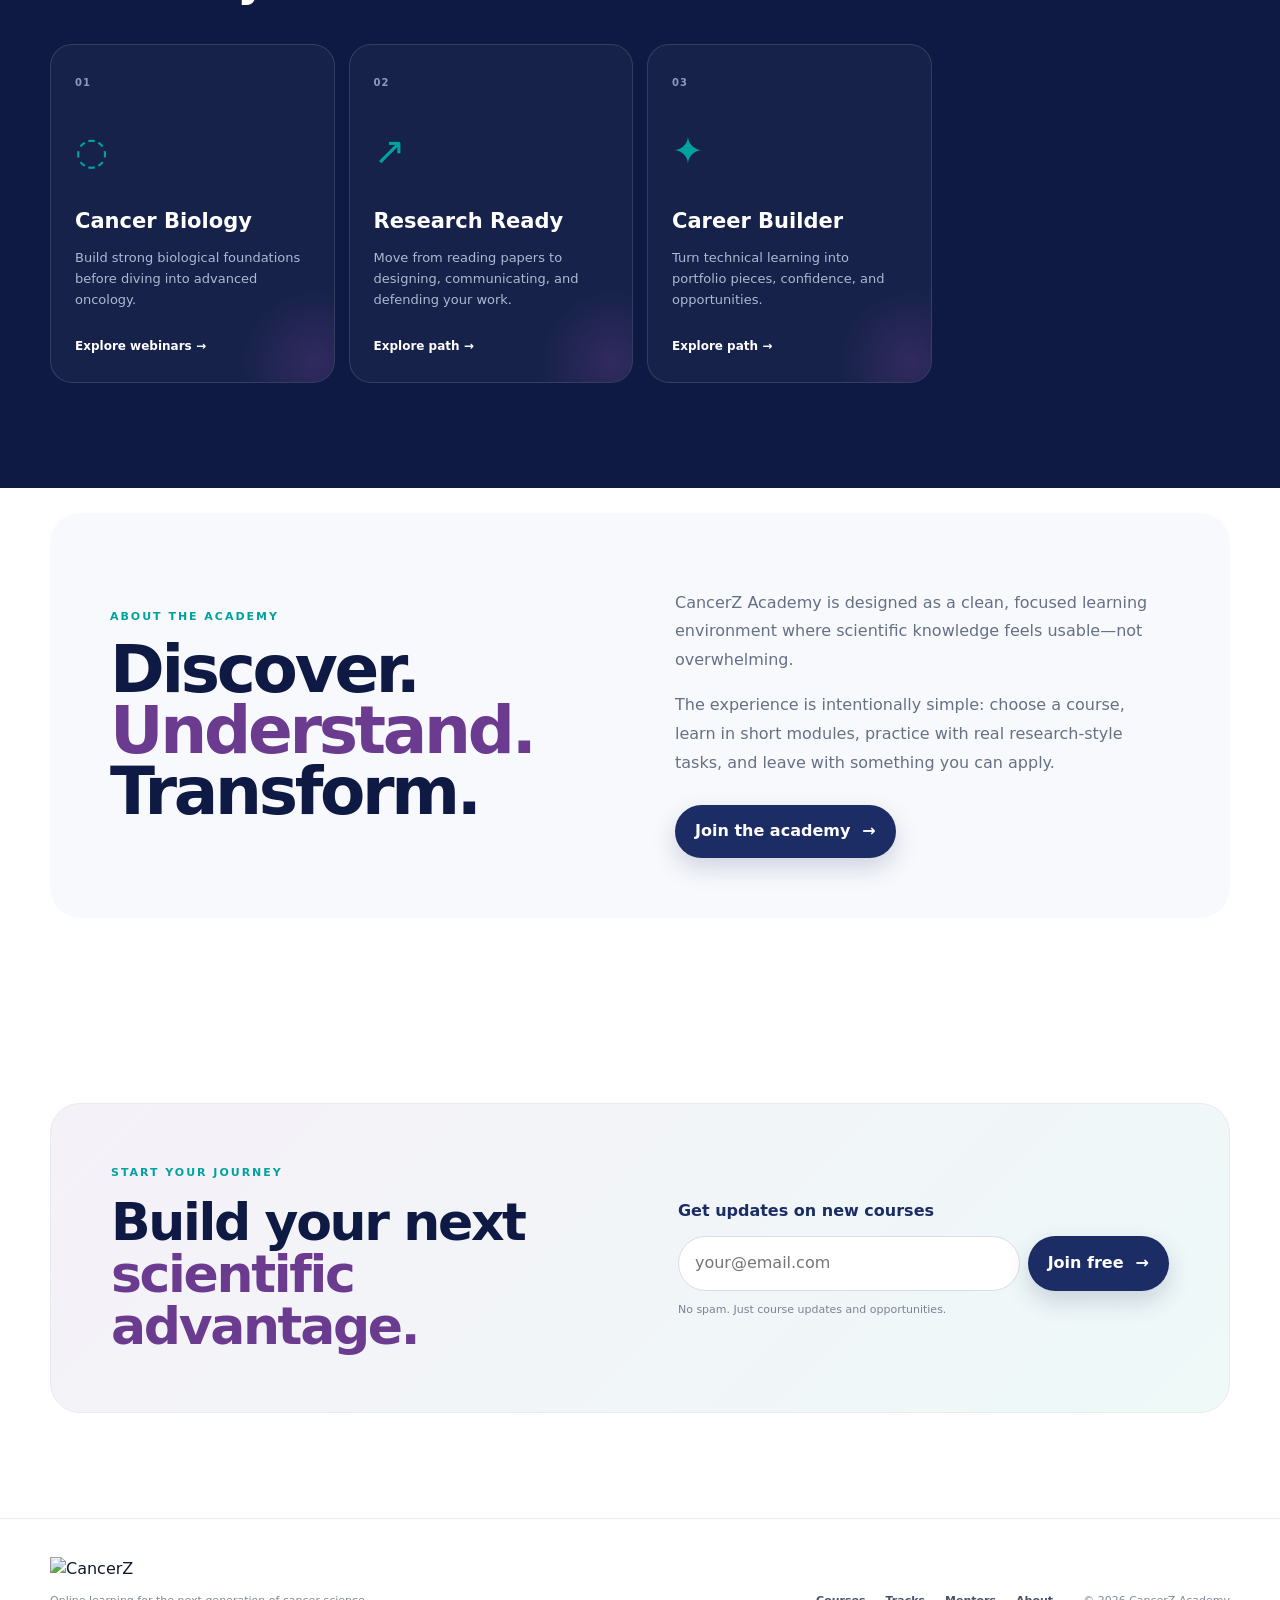
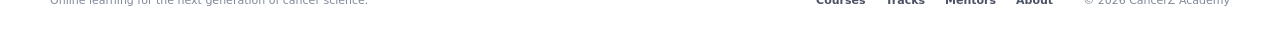
==== commit a5a1987e: "Add Early Bird Registration landing section for Understanding Cancer course" ====
--- a/index.html
+++ b/index.html
@@ -5,7 +5,7 @@
   <meta name="viewport" content="width=device-width, initial-scale=1.0" />
   <meta name="description" content="CancerZ Academy — discover, understand, transform." />
   <title>CancerZ Academy | Discover. Understand. Transform.</title>
-  <link rel="stylesheet" href="styles.css?v=6" />
+  <link rel="stylesheet" href="styles.css?v=7" />
 </head>
 <body>
   <header class="site-header" id="top">
@@ -27,14 +27,47 @@
 
   <main>
 
-        <section class="course-prereg-section" id="course-prereg" aria-labelledby="coursePreregTitle">
-      <div class="container course-prereg-layout">
-        <div class="course-prereg-copy">
-          <p class="section-kicker">CANCERZ ACADEMY • ENROLMENT</p>
-          <h2 id="coursePreregTitle">Course <span>Pre-Registration</span></h2>
-          <p>Take the first step toward your next stage in cancer science. Explore our four learning tiers and choose the pathway that fits your goals.</p>
-        </div>
-        <a class="btn btn-primary course-prereg-button" href="#courses">Pre-register now <span>→</span></a>
+    <section class="early-bird-section" id="early-bird" aria-labelledby="earlyBirdTitle">
+      <div class="container early-bird-grid">
+        <div class="early-bird-copy">
+          <p class="section-kicker">CANCER BIOLOGY COURSE • CANCERZ ACADEMY</p>
+          <h1 id="earlyBirdTitle">Early Bird<br><span>Registration</span></h1>
+          <p class="early-bird-course-label">UNDERSTANDING CANCER</p>
+          <h2>From Initiation to Metastasis</h2>
+          <p class="early-bird-description">Explore cancer biology across five focused sessions—from the first cellular changes to metastatic spread and treatment strategies.</p>
+          <div class="early-bird-instructor">
+            <span class="mini-label">TAUGHT BY</span>
+            <strong>Prof. Dr. Hussein Sabit</strong>
+          </div>
+          <div class="early-bird-details">
+            <div><span>COURSE DATES</span><strong>19–24 January 2027</strong></div>
+            <div><span>FORMAT</span><strong>5 focused sessions</strong></div>
+          </div>
+          <div class="early-bird-sessions">
+            <p><b>01</b> The Origins of Cancer — From Mutations to Malignancy</p>
+            <p><b>02</b> Hallmarks of Cancer — How Tumors Grow and Survive</p>
+            <p><b>03</b> Tumor Microenvironment &amp; Cancer Signaling</p>
+            <p class="early-bird-holiday">Friday, 22 January · Mid-course holiday · No session</p>
+            <p><b>04</b> Cancer Metastasis — From Primary Tumor to Distant Organs</p>
+            <p><b>05</b> Cancer Therapeutics — From Molecular Targets to Treatment Strategies</p>
+          </div>
+        </div>
+        <div class="early-bird-form-card">
+          <p class="section-kicker">SECURE YOUR PLACE</p>
+          <h2>Register your interest</h2>
+          <p class="early-bird-form-intro">Leave your details below. Our team will contact you with the next steps and registration information.</p>
+          <form id="earlyBirdForm" class="early-bird-form">
+            <label for="earlyBirdName">Full name</label>
+            <input id="earlyBirdName" name="name" type="text" autocomplete="name" placeholder="Enter your full name" required>
+            <label for="earlyBirdPhone">Mobile number</label>
+            <input id="earlyBirdPhone" name="phone" type="tel" autocomplete="tel" placeholder="e.g. +20 1X XXX XXXX" required>
+            <label for="earlyBirdEmail">Email address</label>
+            <input id="earlyBirdEmail" name="email" type="email" autocomplete="email" placeholder="you@example.com" required>
+            <button class="btn btn-primary early-bird-submit" type="submit">Pre-register now <span>→</span></button>
+            <p class="early-bird-privacy">By submitting, you agree that CancerZ Academy may contact you about this course.</p>
+            <p class="early-bird-form-message" id="earlyBirdMessage" role="status" aria-live="polite"></p>
+          </form>
+        </div>
       </div>
     </section>
 
@@ -359,6 +392,6 @@
     </div>
   </div>
 
-  <script src="script.js?v=7"></script>
+  <script src="script.js?v=8"></script>
 </body>
 </html>
--- a/styles.css
+++ b/styles.css
@@ -349,194 +349,53 @@
 }
 
 
-/* ---------- Cancer Metastasis event prize wheel ---------- */
-.event-wheel-section{
+
+/* ---------- Course pre-registration CTA ---------- */
+.course-prereg-section{
   position:relative;
   overflow:hidden;
-  padding:58px 0 62px;
-  background:linear-gradient(135deg,#F8F9FC 0%,#F5F1F8 58%,#EEF9F8 100%);
+  padding:36px 0;
+  background:linear-gradient(112deg,#F8F9FC 0%,#F5F1F8 55%,#EEF9F8 100%);
   border-bottom:1px solid var(--line);
 }
-.event-wheel-section:before{
+.course-prereg-section:after{
   content:"";
   position:absolute;
-  width:410px;height:410px;
-  right:-180px;top:-245px;
-  border:1px solid rgba(107,59,143,.13);
+  width:320px;height:320px;
+  right:-130px;top:-210px;
+  border:1px solid rgba(107,59,143,.14);
   border-radius:50%;
   pointer-events:none;
 }
-.event-wheel-layout{
-  display:grid;
-  grid-template-columns:minmax(0,1fr) minmax(320px,430px);
-  gap:54px;
+.course-prereg-layout{
+  position:relative;
+  z-index:1;
+  display:flex;
+  justify-content:space-between;
   align-items:center;
-  position:relative;
-  z-index:1;
-}
-.event-wheel-copy h2{
+  gap:32px;
+}
+.course-prereg-copy{max-width:760px}
+.course-prereg-copy .section-kicker{margin-bottom:8px}
+.course-prereg-copy h2{
+  margin:0 0 8px;
+  font-size:clamp(28px,3.2vw,42px);
+  line-height:1.05;
+  letter-spacing:-.04em;
   color:var(--navy-deep);
-  font-size:clamp(34px,4vw,54px);
-  line-height:1.02;
-  letter-spacing:-.045em;
-  margin:0 0 18px;
-  max-width:650px;
-}
-.event-wheel-copy h2 span{
-  display:block;
-  color:var(--purple);
-}
-.event-wheel-copy>p:not(.section-kicker){
+}
+.course-prereg-copy h2 span{color:var(--purple)}
+.course-prereg-copy p:last-child{
+  margin:0;
   color:var(--muted);
-  max-width:525px;
-  line-height:1.75;
-  margin:0;
-  font-size:16px;
-}
-.event-wheel-badges{display:flex;gap:8px;flex-wrap:wrap;margin-top:22px}
-.event-wheel-badges span{
-  display:inline-flex;
-  border:1px solid rgba(27,45,100,.12);
-  border-radius:999px;
-  padding:8px 12px;
-  color:var(--navy);
-  background:rgba(255,255,255,.7);
-  font-size:10px;
-  font-weight:800;
-}
-.event-wheel-game{
-  display:flex;
-  flex-direction:column;
-  align-items:center;
-  position:relative;
-  padding-top:5px;
-}
-.event-wheel-frame{
-  position:relative;
-  width:min(100%,340px);
-  aspect-ratio:1;
-  padding:9px;
-  border-radius:50%;
-  background:white;
-  border:1px solid rgba(27,45,100,.12);
-  box-shadow:0 18px 45px rgba(14,26,67,.16);
-}
-.event-wheel{
-  width:100%;height:100%;border-radius:50%;
-  position:relative;overflow:hidden;
-  background:conic-gradient(
-    from 0deg,
-    #00A29E 0deg 72deg,
-    #6B3B8F 72deg 144deg,
-    #1B2D64 144deg 216deg,
-    #E8EAF1 216deg 288deg,
-    #278F96 288deg 360deg
-  );
-  border:2px solid rgba(255,255,255,.85);
-  transform:rotate(0deg);
-  transition:transform 5.8s cubic-bezier(.12,.72,.08,1);
-  will-change:transform;
-}
-.event-wheel-label{
-  position:absolute;
-  left:50%;top:50%;
-  width:104px;
-  margin-left:-52px;
-  margin-top:-13px;
-  text-align:center;
-  font-size:11px;
-  font-weight:850;
-  line-height:1.15;
-  letter-spacing:-.015em;
-  text-shadow:0 1px 1px rgba(0,0,0,.08);
-  transform:rotate(var(--angle)) translateY(-103px) rotate(var(--reverse-angle));
-  pointer-events:none;
-}
-.event-wheel .label-0{--angle:36deg;--reverse-angle:-36deg;color:#fff}
-.event-wheel .label-1{--angle:108deg;--reverse-angle:-108deg;color:#fff}
-.event-wheel .label-2{--angle:180deg;--reverse-angle:-180deg;color:#fff}
-.event-wheel .label-3{--angle:252deg;--reverse-angle:-252deg;color:var(--navy-deep);width:92px;margin-left:-46px;font-size:9px}
-.event-wheel .label-4{--angle:324deg;--reverse-angle:-324deg;color:#fff}
-.event-wheel-pointer{
-  position:absolute;
-  z-index:4;
-  top:-4px;
-  left:50%;
-  transform:translateX(-50%);
-  width:0;height:0;
-  border-left:17px solid transparent;
-  border-right:17px solid transparent;
-  border-top:0;
-  border-bottom:28px solid var(--navy-deep);
-  filter:drop-shadow(0 3px 4px rgba(14,26,67,.22));
-}
-.event-wheel-pointer:after{
-  content:"";
-  position:absolute;
-  left:-5px;top:5px;
-  width:10px;height:10px;border-radius:50%;
-  background:var(--teal);
-}
-.event-wheel-hub{
-  position:absolute;
-  z-index:2;
-  width:56px;height:56px;
-  left:50%;top:50%;
-  transform:translate(-50%,-50%);
-  display:grid;place-items:center;
-  border-radius:50%;
-  background:white;
-  border:4px solid var(--navy);
-  box-shadow:0 2px 8px rgba(14,26,67,.18);
-  color:var(--purple);
-  font-size:12px;font-weight:950;letter-spacing:-.04em;
-}
-.event-wheel-spin{
-  margin-top:22px;
-  min-width:180px;
-  justify-content:center;
-}
-.event-wheel-spin:disabled{opacity:.65;cursor:wait;transform:none}
-.event-wheel-hint{
-  text-align:center;
-  max-width:330px;
-  margin:11px 0 0;
-  color:#788094;
-  font-size:10px;
-  line-height:1.6;
-}
-.event-wheel-result{
-  width:100%;
-  margin-top:18px;
-  padding:16px 18px;
-  border-radius:16px;
-  background:white;
-  border:1px solid rgba(0,162,158,.25);
-  box-shadow:0 8px 24px rgba(14,26,67,.06);
-  text-align:center;
-}
-.event-wheel-result[hidden]{display:none!important}
-.event-wheel-result .section-kicker{margin:0 0 6px}
-.event-wheel-result h3{
-  margin:0 0 4px;
-  color:var(--purple);
-  font-size:24px;
-  line-height:1.1;
-}
-.event-wheel-result p:last-child{margin:0;color:var(--muted);font-size:12px;line-height:1.6}
-@media(max-width:850px){
-  .event-wheel-layout{grid-template-columns:1fr;gap:28px}
-  .event-wheel-copy{text-align:center}
-  .event-wheel-copy>p:not(.section-kicker){margin-inline:auto}
-  .event-wheel-badges{justify-content:center}
-  .event-wheel-frame{width:min(84vw,330px)}
-}
-@media(max-width:520px){
-  .event-wheel-section{padding:42px 0}
-  .event-wheel-copy h2{font-size:36px}
-  .event-wheel-copy>p:not(.section-kicker){font-size:14px}
-  .event-wheel-frame{width:min(88vw,310px)}
-  .event-wheel-label{transform:rotate(var(--angle)) translateY(-92px) rotate(var(--reverse-angle));font-size:10px}
-  .event-wheel .label-3{font-size:8px}
-  .event-wheel-hub{width:48px;height:48px}
-}
+  max-width:680px;
+  font-size:14px;
+  line-height:1.65;
+}
+.course-prereg-button{flex:0 0 auto;white-space:nowrap}
+@media(max-width:720px){
+  .course-prereg-section{padding:30px 0}
+  .course-prereg-layout{flex-direction:column;align-items:flex-start;gap:18px}
+  .course-prereg-copy h2{font-size:32px}
+  .course-prereg-copy p:last-child{font-size:13px}
+}
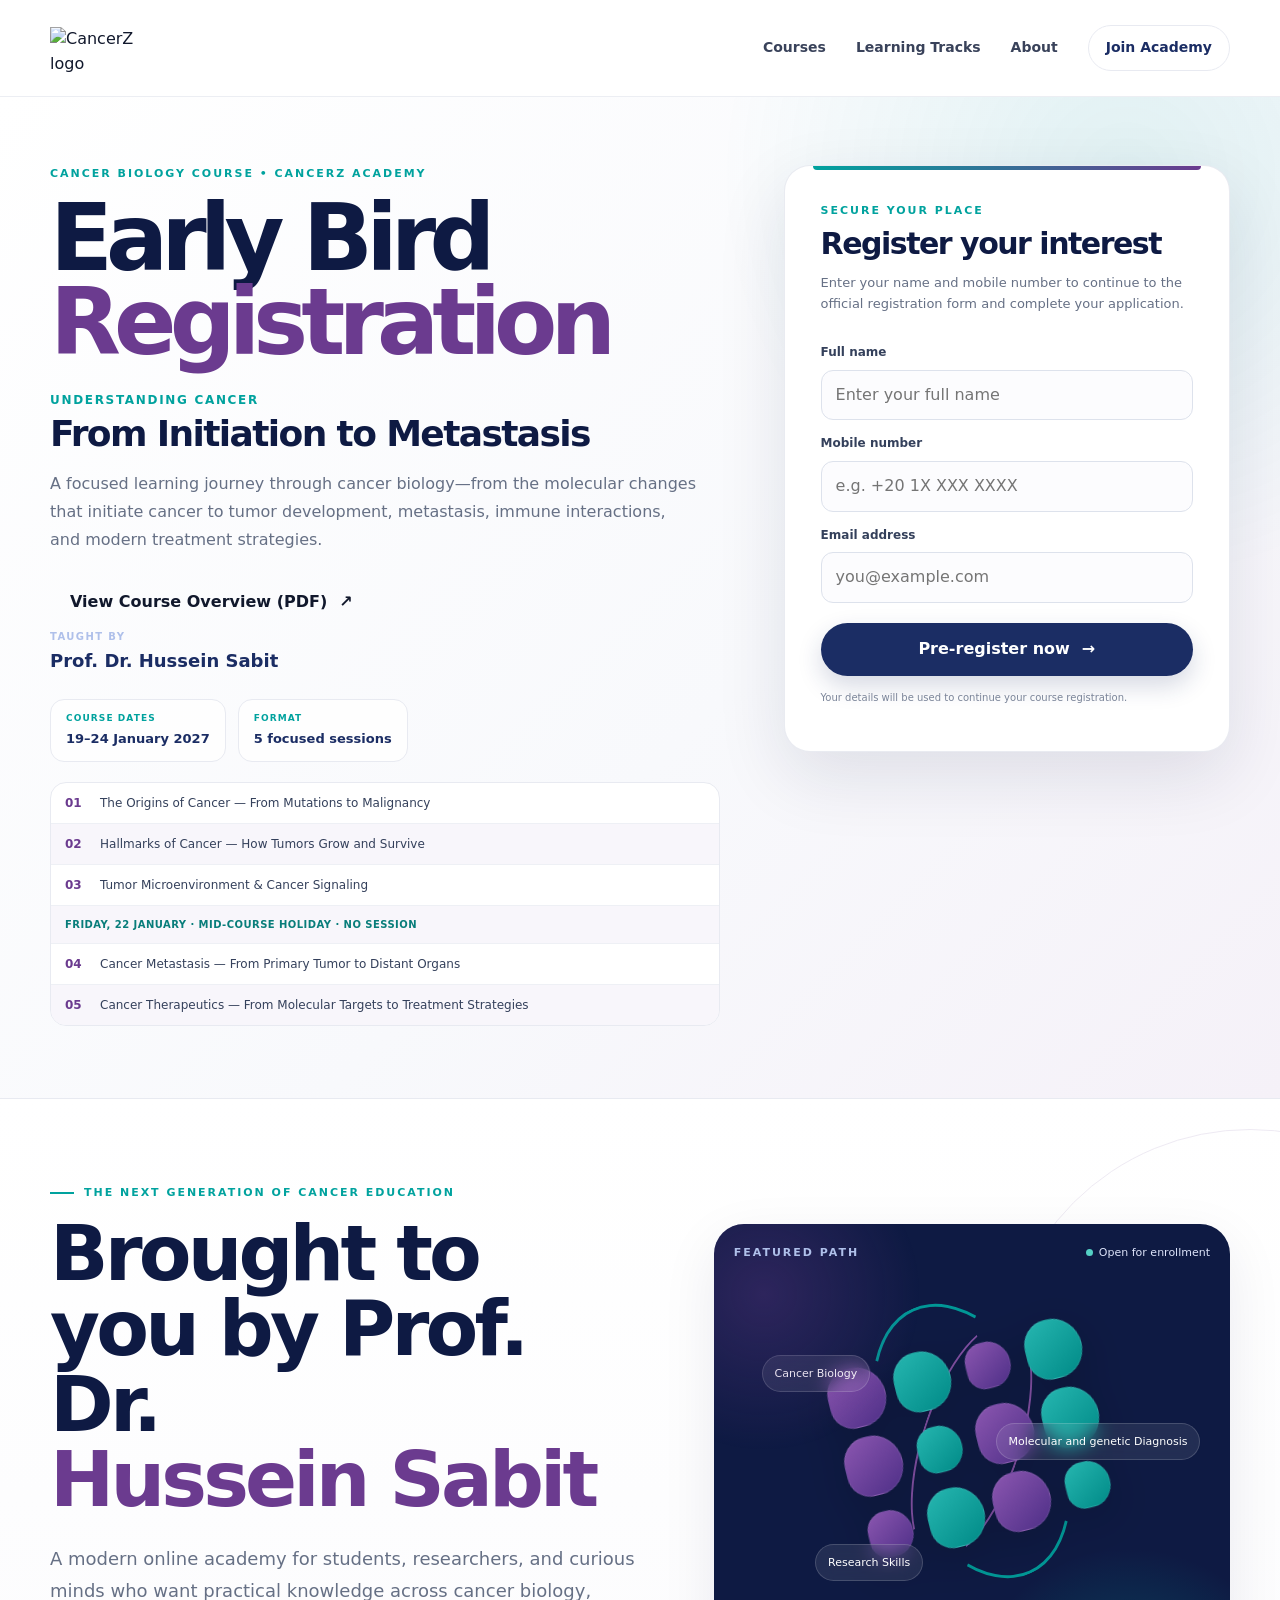
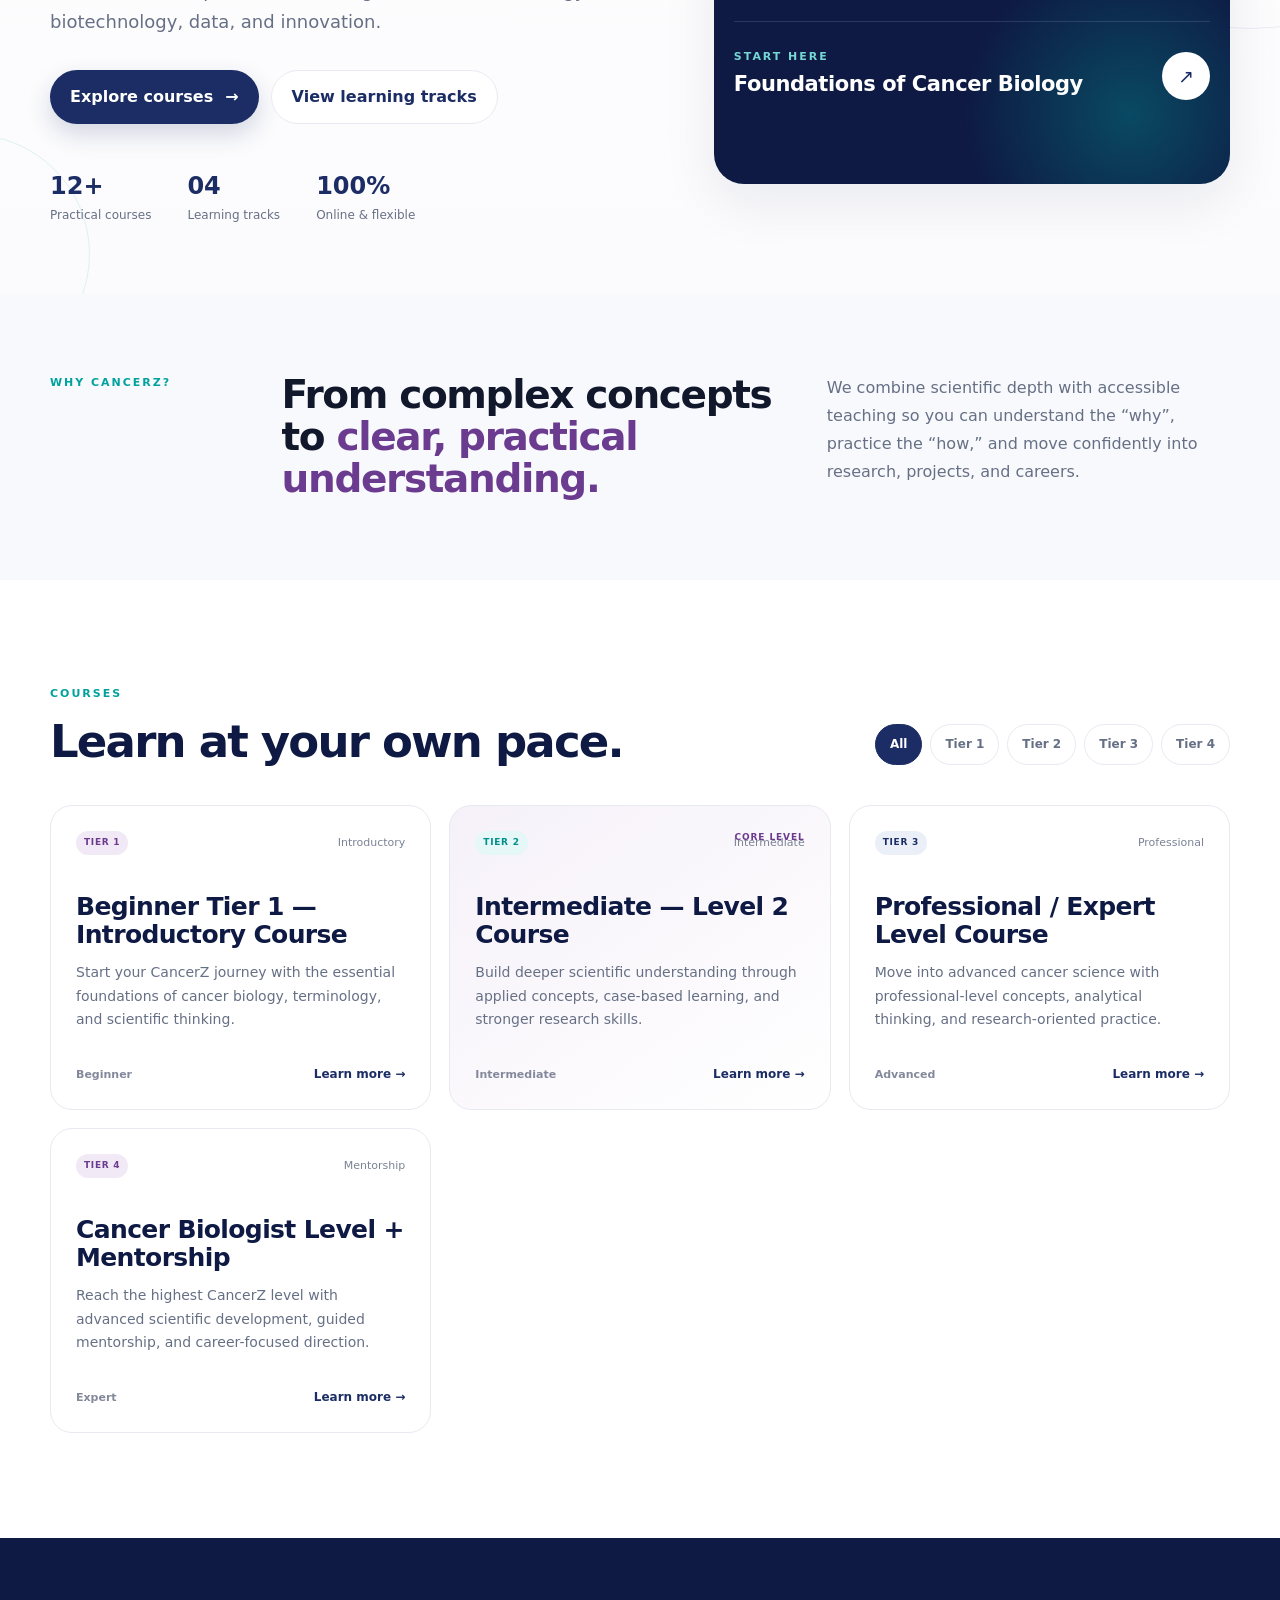
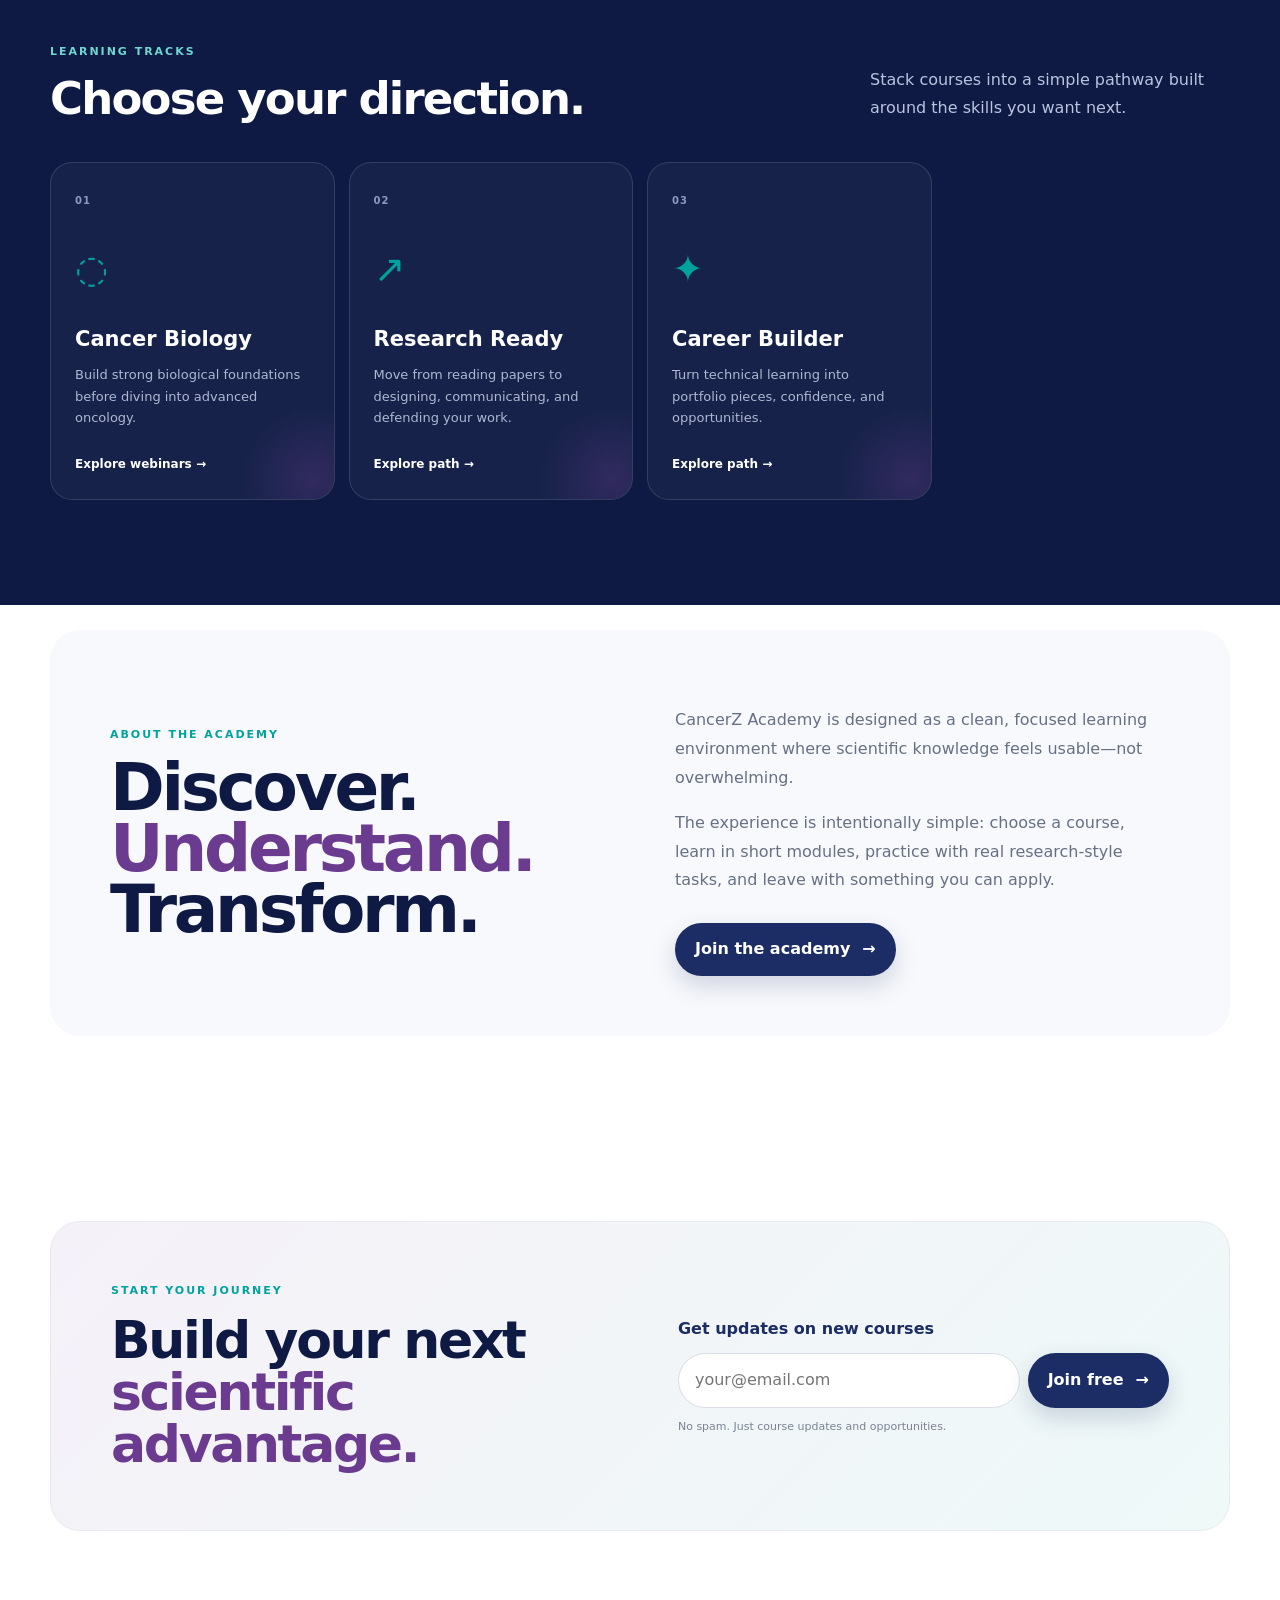
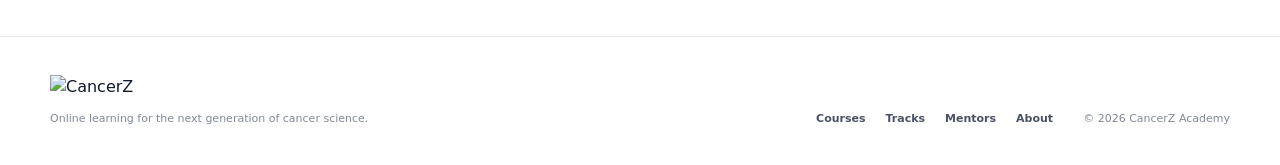
==== commit 1021c3e6: "Add course overview PDF button and direct official registration flow" ====
--- a/index.html
+++ b/index.html
@@ -5,7 +5,7 @@
   <meta name="viewport" content="width=device-width, initial-scale=1.0" />
   <meta name="description" content="CancerZ Academy — discover, understand, transform." />
   <title>CancerZ Academy | Discover. Understand. Transform.</title>
-  <link rel="stylesheet" href="styles.css?v=7" />
+  <link rel="stylesheet" href="styles.css?v=8" />
 </head>
 <body>
   <header class="site-header" id="top">
@@ -34,7 +34,8 @@
           <h1 id="earlyBirdTitle">Early Bird<br><span>Registration</span></h1>
           <p class="early-bird-course-label">UNDERSTANDING CANCER</p>
           <h2>From Initiation to Metastasis</h2>
-          <p class="early-bird-description">Explore cancer biology across five focused sessions—from the first cellular changes to metastatic spread and treatment strategies.</p>
+          <p class="early-bird-description">A focused learning journey through cancer biology—from the molecular changes that initiate cancer to tumor development, metastasis, immune interactions, and modern treatment strategies.</p>
+          <a class="btn btn-secondary early-bird-pdf-button" href="Understanding_Cancer_Course_Overview.pdf" target="_blank" rel="noopener">View Course Overview (PDF) <span>↗</span></a>
           <div class="early-bird-instructor">
             <span class="mini-label">TAUGHT BY</span>
             <strong>Prof. Dr. Hussein Sabit</strong>
@@ -55,16 +56,16 @@
         <div class="early-bird-form-card">
           <p class="section-kicker">SECURE YOUR PLACE</p>
           <h2>Register your interest</h2>
-          <p class="early-bird-form-intro">Leave your details below. Our team will contact you with the next steps and registration information.</p>
+          <p class="early-bird-form-intro">Enter your name and mobile number to continue to the official registration form and complete your application.</p>
           <form id="earlyBirdForm" class="early-bird-form">
             <label for="earlyBirdName">Full name</label>
             <input id="earlyBirdName" name="name" type="text" autocomplete="name" placeholder="Enter your full name" required>
             <label for="earlyBirdPhone">Mobile number</label>
             <input id="earlyBirdPhone" name="phone" type="tel" autocomplete="tel" placeholder="e.g. +20 1X XXX XXXX" required>
             <label for="earlyBirdEmail">Email address</label>
-            <input id="earlyBirdEmail" name="email" type="email" autocomplete="email" placeholder="you@example.com" required>
+            <input id="earlyBirdEmail" name="email" type="email" autocomplete="email" placeholder="you@example.com">
             <button class="btn btn-primary early-bird-submit" type="submit">Pre-register now <span>→</span></button>
-            <p class="early-bird-privacy">By submitting, you agree that CancerZ Academy may contact you about this course.</p>
+            <p class="early-bird-privacy">Your details will be used to continue your course registration.</p>
             <p class="early-bird-form-message" id="earlyBirdMessage" role="status" aria-live="polite"></p>
           </form>
         </div>
@@ -392,6 +393,6 @@
     </div>
   </div>
 
-  <script src="script.js?v=8"></script>
+  <script src="script.js?v=9"></script>
 </body>
 </html>
--- a/styles.css
+++ b/styles.css
@@ -399,3 +399,70 @@
   .course-prereg-copy h2{font-size:32px}
   .course-prereg-copy p:last-child{font-size:13px}
 }
+
+
+/* ---------- Early Bird Registration landing section ---------- */
+.early-bird-section{
+  position:relative;overflow:hidden;padding:68px 0 72px;
+  background:radial-gradient(circle at 88% 8%,rgba(0,162,158,.10),transparent 28%),
+    linear-gradient(135deg,#fff 0%,#F8F9FC 58%,#F5F1F8 100%);
+  border-bottom:1px solid var(--line);
+}
+.early-bird-grid{
+  display:grid;grid-template-columns:minmax(0,1.08fr) minmax(320px,.72fr);
+  gap:clamp(30px,5vw,72px);align-items:start;
+}
+.early-bird-copy h1{
+  margin:0 0 18px;font-size:clamp(58px,7.2vw,98px);line-height:.91;
+  letter-spacing:-.075em;font-weight:850;color:var(--navy-deep);
+}
+.early-bird-copy h1 span{color:var(--purple)}
+.early-bird-course-label{
+  margin:26px 0 4px;color:var(--teal);font-size:12px;font-weight:800;letter-spacing:.14em;
+}
+.early-bird-copy h2{
+  margin:0;color:var(--navy-deep);font-size:clamp(24px,3vw,36px);
+  line-height:1.15;letter-spacing:-.045em;
+}
+.early-bird-description{max-width:650px;color:var(--muted);font-size:16px;line-height:1.75;margin:15px 0 22px}
+.early-bird-instructor{display:flex;flex-direction:column;gap:3px;margin:0 0 24px}
+.early-bird-instructor .mini-label{margin:0;font-size:10px;letter-spacing:.14em}
+.early-bird-instructor strong{color:var(--navy);font-size:18px}
+.early-bird-details{display:flex;gap:12px;flex-wrap:wrap;margin-bottom:20px}
+.early-bird-details div{display:flex;flex-direction:column;gap:3px;padding:12px 15px;border:1px solid var(--line);background:rgba(255,255,255,.8);border-radius:14px}
+.early-bird-details span{font-size:9px;font-weight:800;letter-spacing:.12em;color:var(--teal)}
+.early-bird-details strong{font-size:13px;color:var(--navy)}
+.early-bird-sessions{border:1px solid var(--line);border-radius:16px;overflow:hidden;background:#fff}
+.early-bird-sessions p{margin:0;padding:11px 14px;display:flex;gap:12px;align-items:baseline;color:#34405B;font-size:12px;line-height:1.5;border-bottom:1px solid #EEF0F5}
+.early-bird-sessions p:nth-child(even){background:#F8F6FB}
+.early-bird-sessions p:last-child{border-bottom:0}
+.early-bird-sessions p b{flex:0 0 23px;color:var(--purple);font-size:12px}
+.early-bird-sessions .early-bird-holiday{display:block;background:#EEF9F8;color:#087D7A;font-size:10px;font-weight:750;text-transform:uppercase;letter-spacing:.045em}
+.early-bird-form-card{
+  padding:clamp(24px,3vw,36px);border-radius:26px;background:#fff;
+  border:1px solid rgba(232,234,241,.95);box-shadow:0 24px 70px rgba(14,26,67,.11);
+  position:relative;
+}
+.early-bird-form-card:before{content:"";position:absolute;top:0;left:28px;right:28px;height:4px;border-radius:0 0 5px 5px;background:linear-gradient(90deg,var(--teal),var(--purple))}
+.early-bird-form-card .section-kicker{margin:0 0 8px}
+.early-bird-form-card h2{margin:0;color:var(--navy-deep);font-size:30px;line-height:1.1;letter-spacing:-.05em}
+.early-bird-form-intro{color:var(--muted);font-size:13px;line-height:1.65;margin:12px 0 22px}
+.early-bird-form{display:flex;flex-direction:column;gap:8px}
+.early-bird-form label{font-size:12px;font-weight:750;color:#34405B;margin-top:6px}
+.early-bird-form input{width:100%;min-height:48px;border:1px solid #DDE2EC;border-radius:12px;padding:12px 14px;background:#FCFCFE;color:var(--ink);outline:none;transition:border-color .2s,box-shadow .2s}
+.early-bird-form input:focus{border-color:var(--teal);box-shadow:0 0 0 3px rgba(0,162,158,.12)}
+.early-bird-submit{width:100%;justify-content:center;margin-top:12px;min-height:50px}
+.early-bird-privacy{font-size:10px;line-height:1.55;color:#7A8498;margin:6px 0 0}
+.early-bird-form-message{font-size:12px;line-height:1.6;margin:2px 0 0;color:var(--navy);overflow-wrap:anywhere}
+@media(max-width:900px){
+ .early-bird-grid{grid-template-columns:1fr;gap:32px}
+ .early-bird-copy h1{font-size:clamp(58px,12vw,86px)}
+ .early-bird-form-card{max-width:620px;width:100%}
+}
+@media(max-width:520px){
+ .early-bird-section{padding:42px 0}
+ .early-bird-copy h1{font-size:58px}
+ .early-bird-details{display:grid;grid-template-columns:1fr 1fr}
+ .early-bird-sessions p{font-size:11px;padding:10px}
+ .early-bird-form-card{padding:24px 20px}
+}
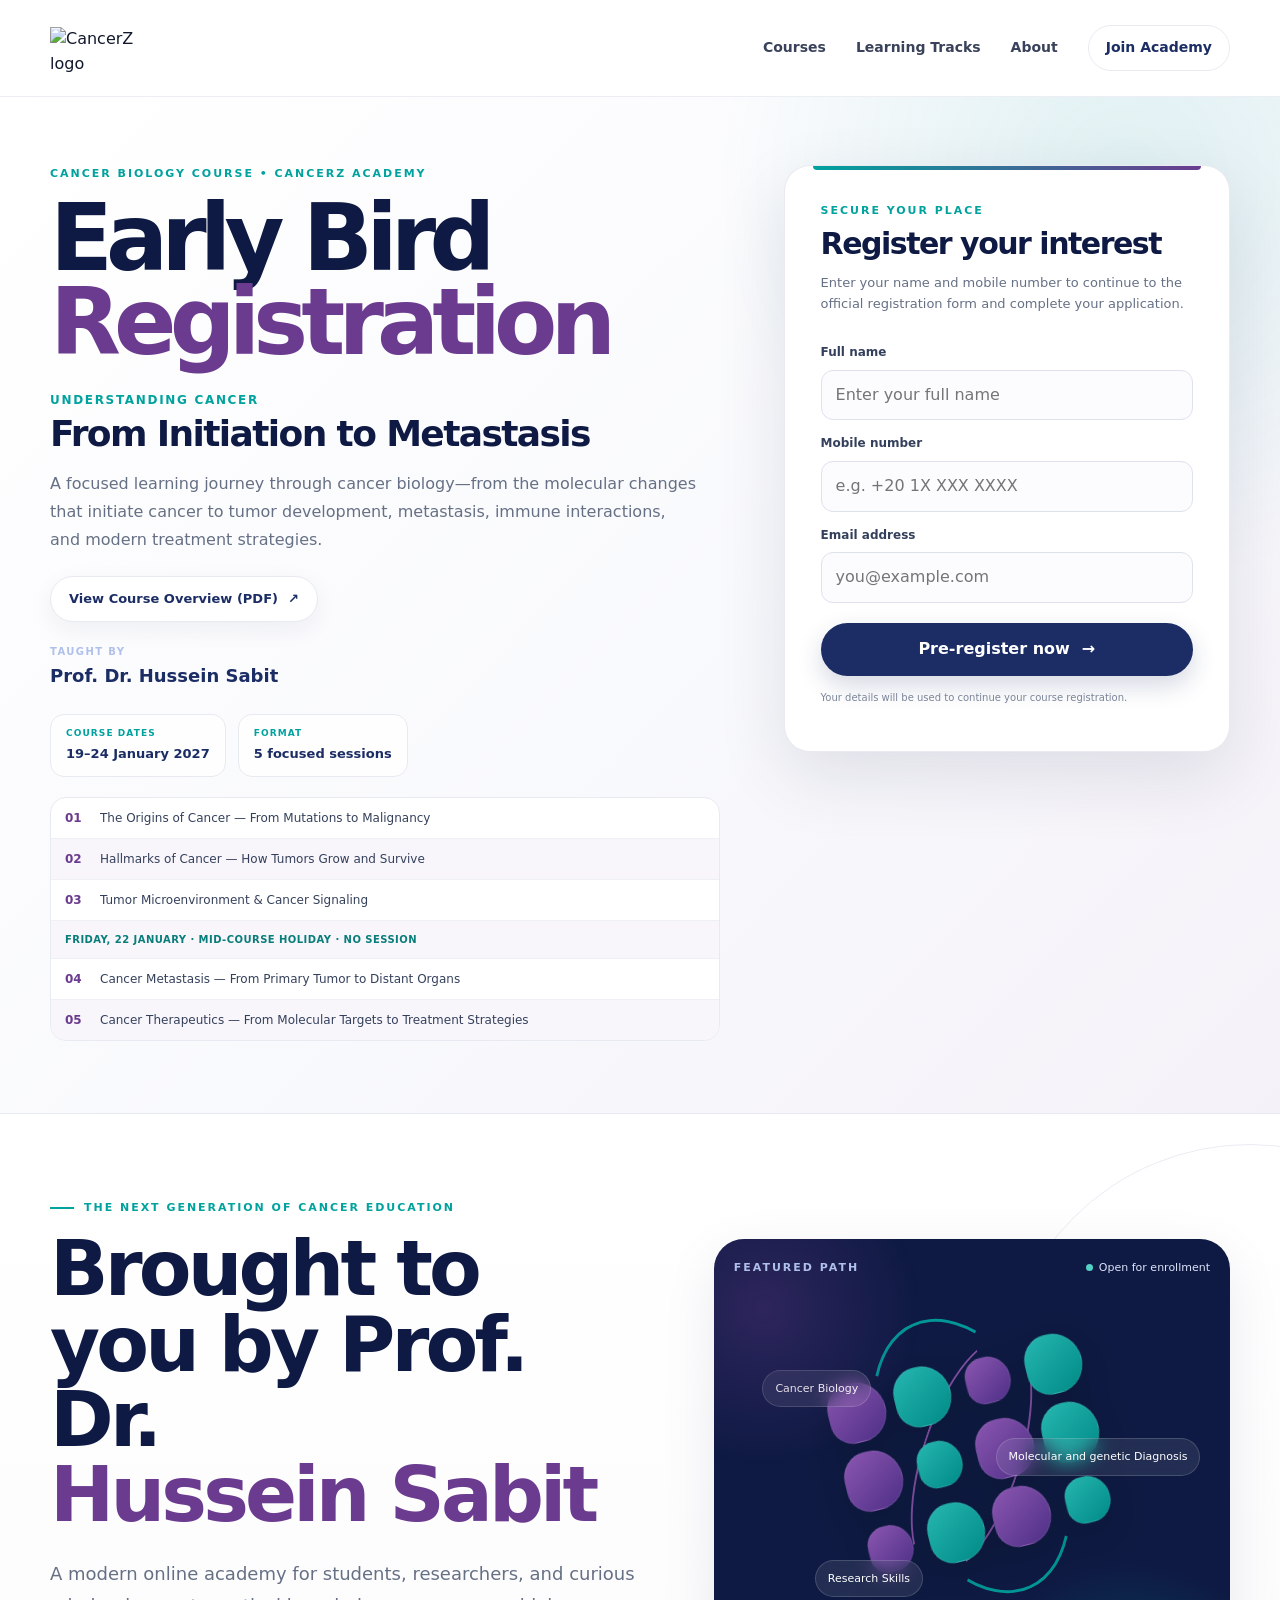
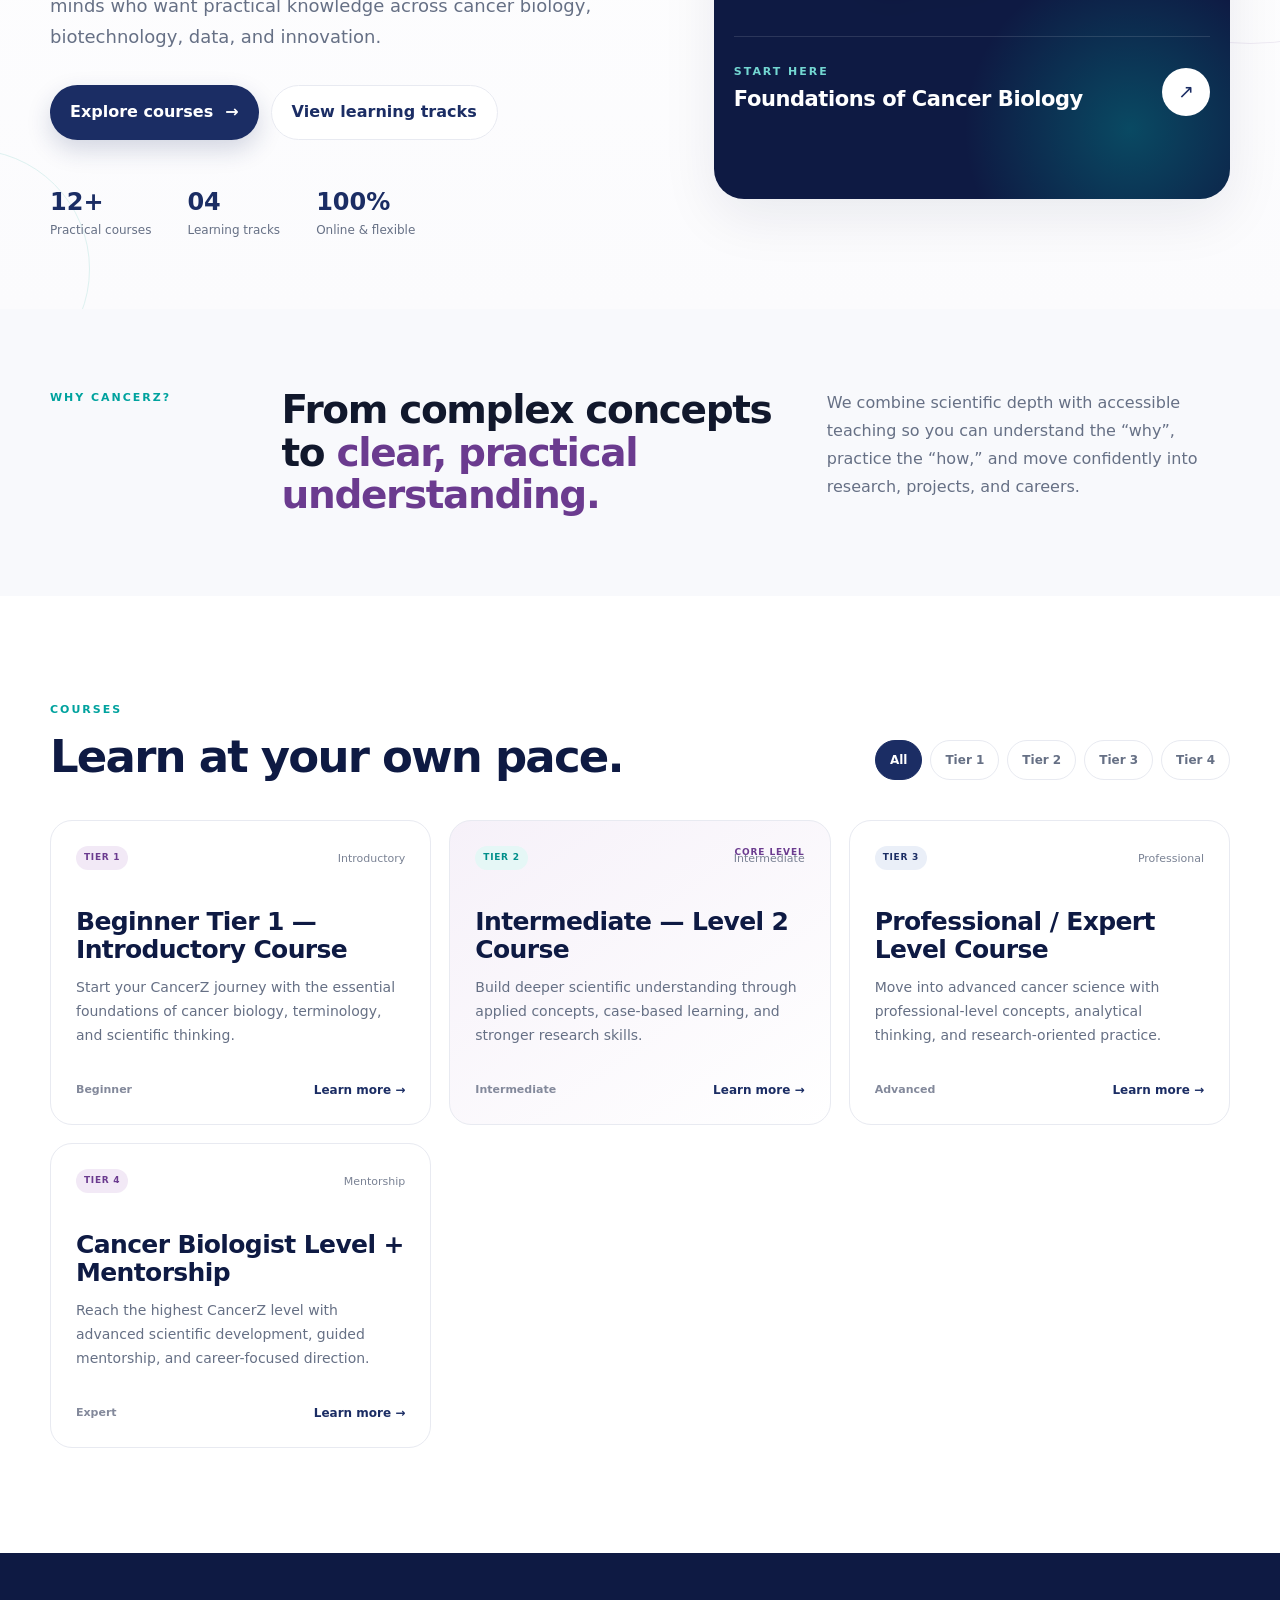
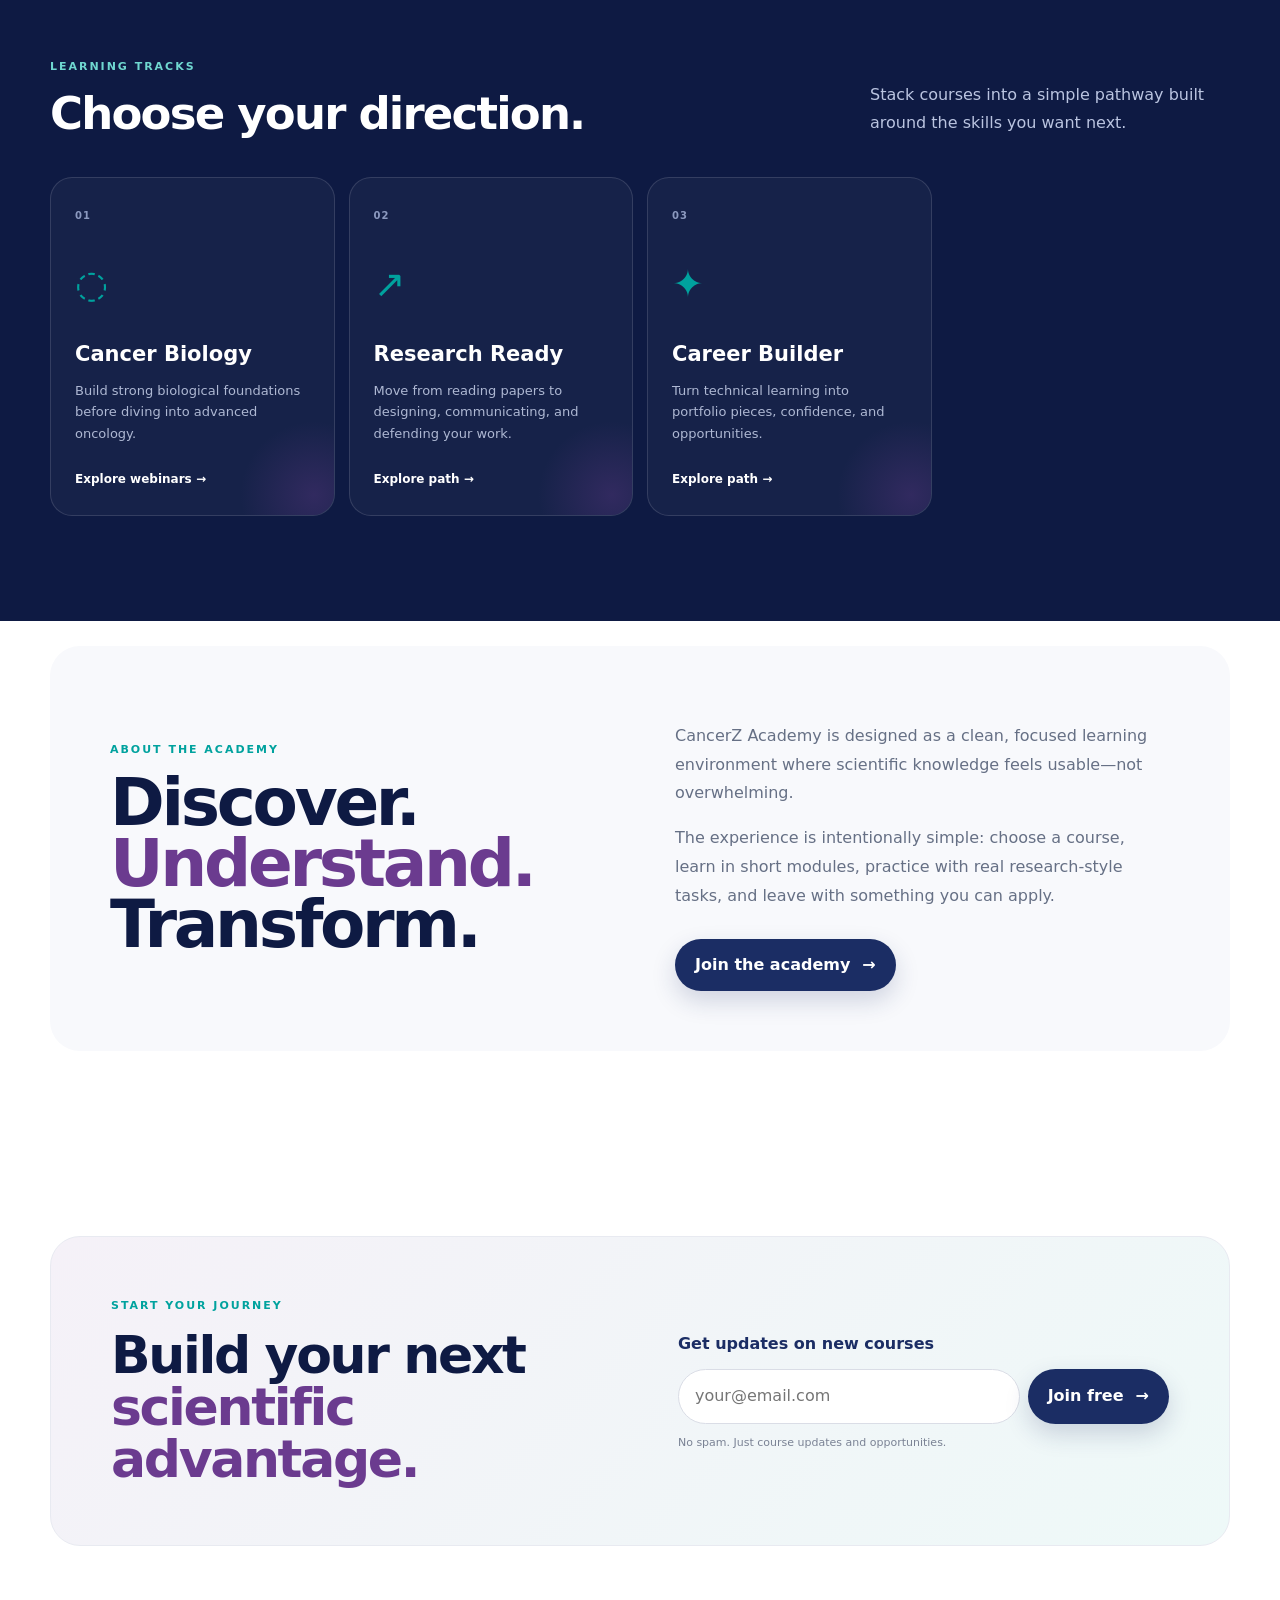
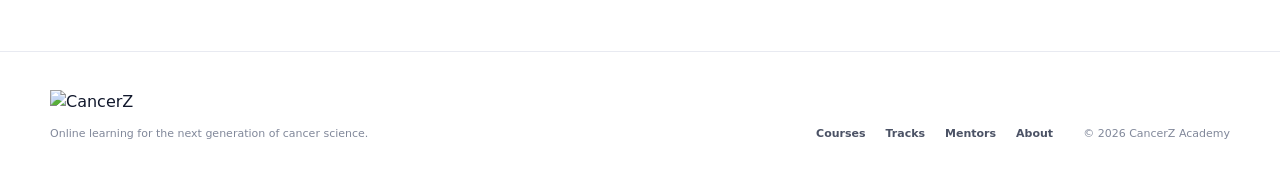
==== commit f5e8e193: "Fix course overview PDF filename" ====
--- a/index.html
+++ b/index.html
@@ -35,7 +35,7 @@
           <p class="early-bird-course-label">UNDERSTANDING CANCER</p>
           <h2>From Initiation to Metastasis</h2>
           <p class="early-bird-description">A focused learning journey through cancer biology—from the molecular changes that initiate cancer to tumor development, metastasis, immune interactions, and modern treatment strategies.</p>
-          <a class="btn btn-secondary early-bird-pdf-button" href="Understanding_Cancer_Course_Overview.pdf" target="_blank" rel="noopener">View Course Overview (PDF) <span>↗</span></a>
+          <a class="btn btn-secondary early-bird-pdf-button" href="Understanding_Cancer_Course_Overview.pdf.pdf" target="_blank" rel="noopener">View Course Overview (PDF) <span>↗</span></a>
           <div class="early-bird-instructor">
             <span class="mini-label">TAUGHT BY</span>
             <strong>Prof. Dr. Hussein Sabit</strong>
--- a/styles.css
+++ b/styles.css
@@ -466,3 +466,6 @@
  .early-bird-sessions p{font-size:11px;padding:10px}
  .early-bird-form-card{padding:24px 20px}
 }
+
+.early-bird-pdf-button{display:inline-flex;align-items:center;gap:10px;margin:0 0 22px;padding:12px 18px;border:1px solid var(--line);border-radius:999px;background:#fff;color:var(--navy);font-size:13px;font-weight:750;box-shadow:0 8px 24px rgba(14,26,67,.06);transition:transform .2s,border-color .2s}
+.early-bird-pdf-button:hover{transform:translateY(-2px);border-color:var(--teal);color:var(--purple)}
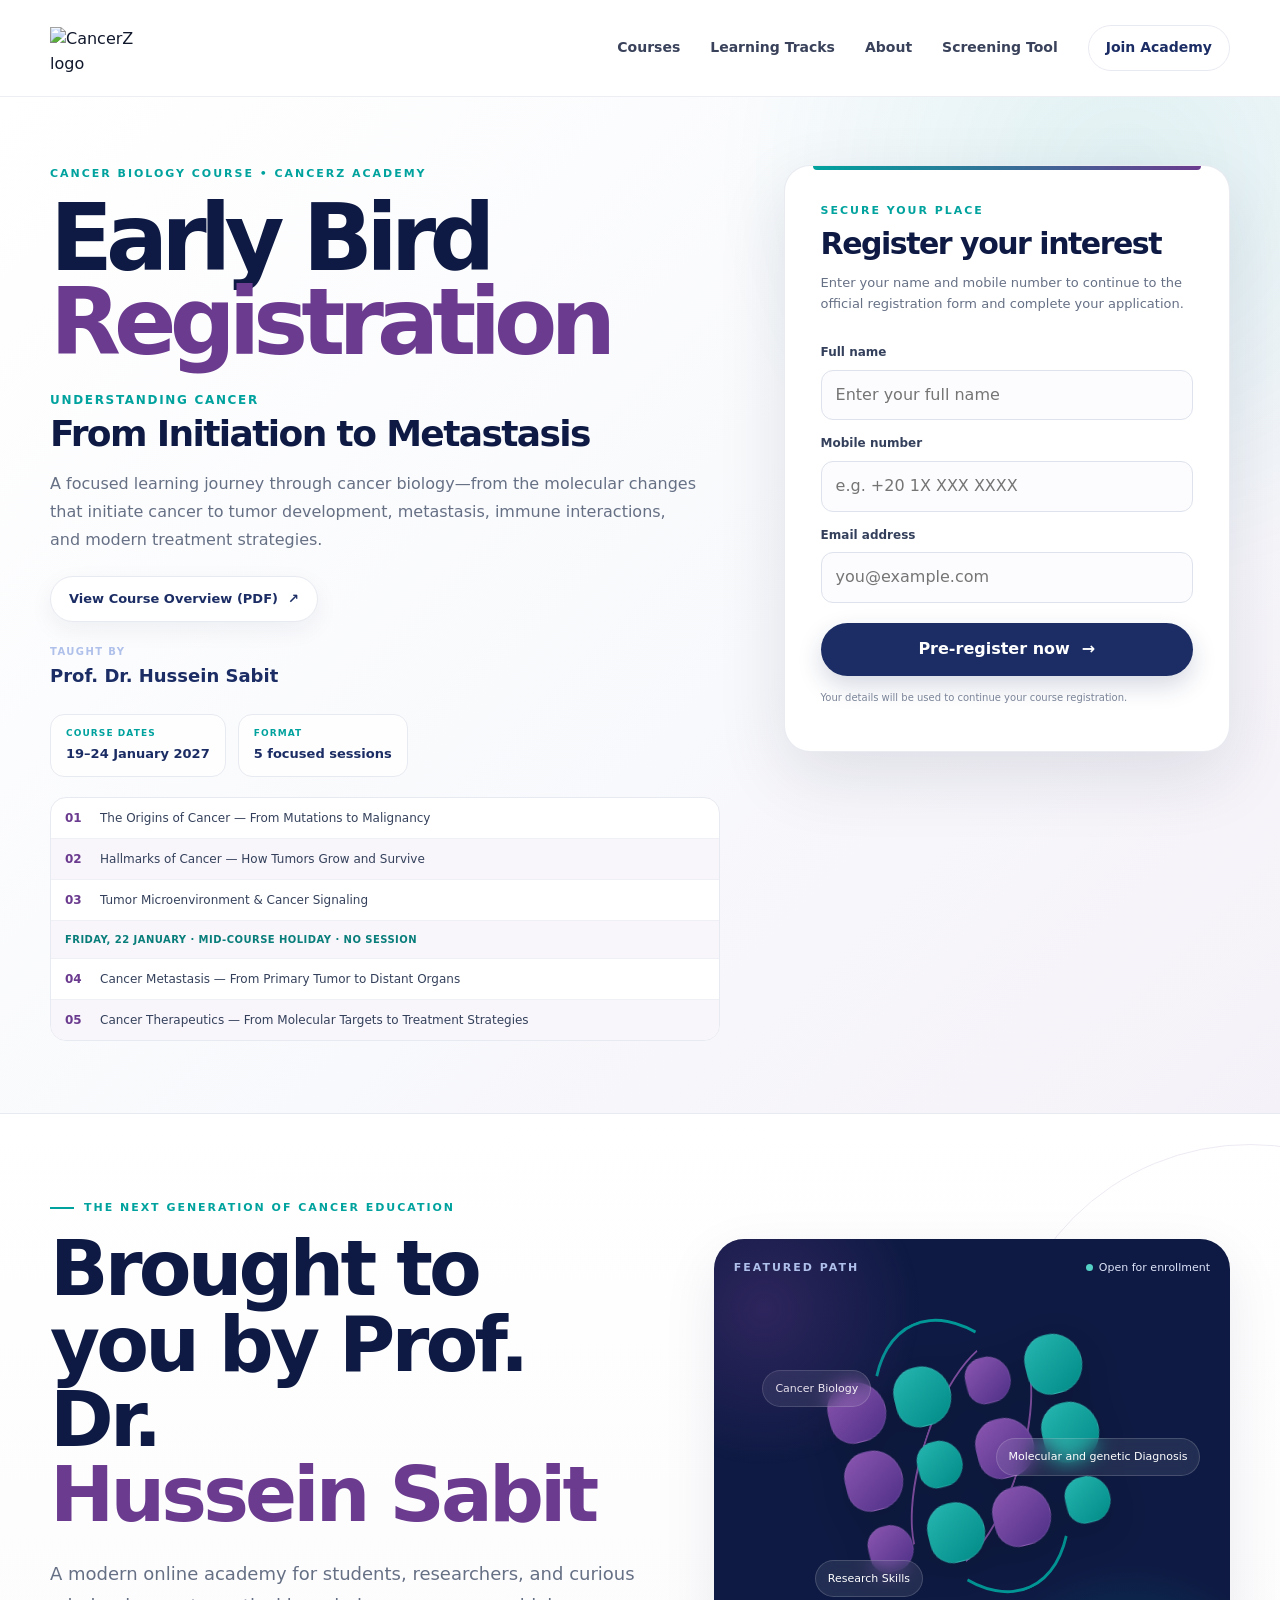
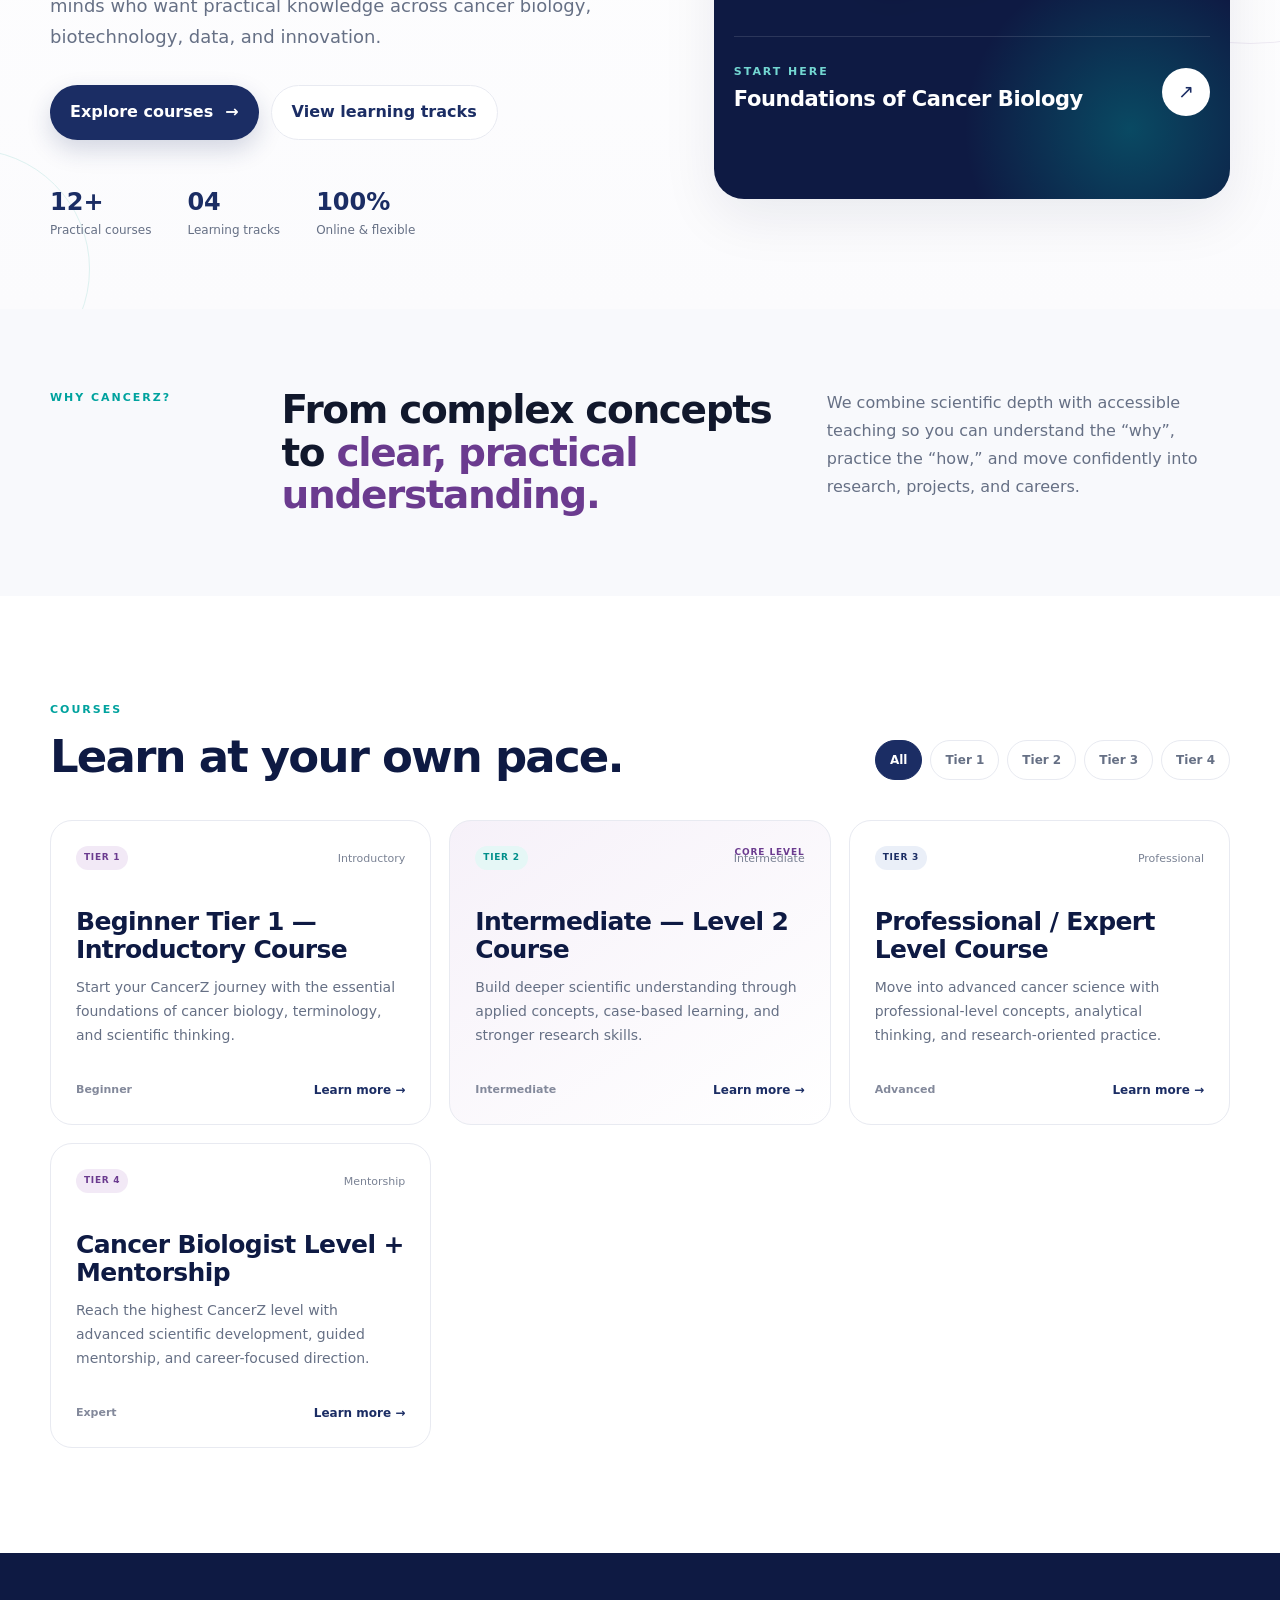
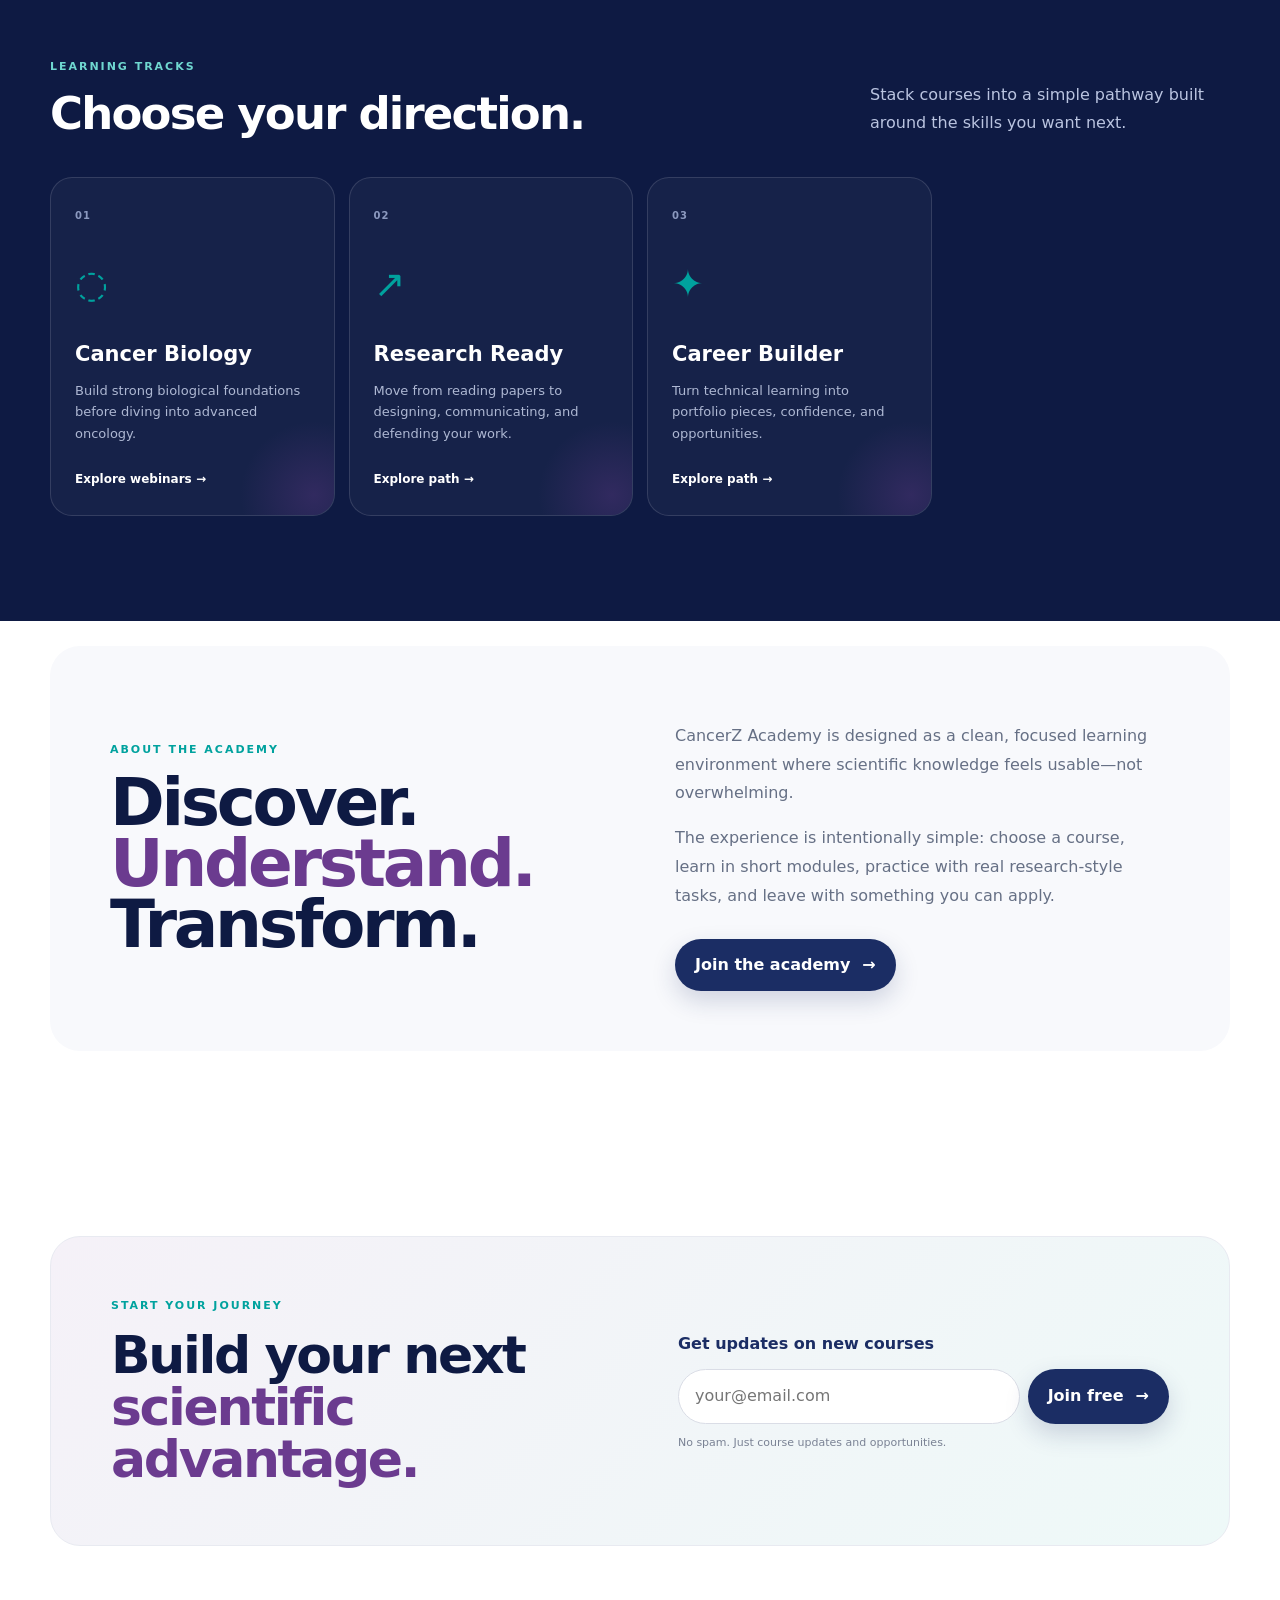
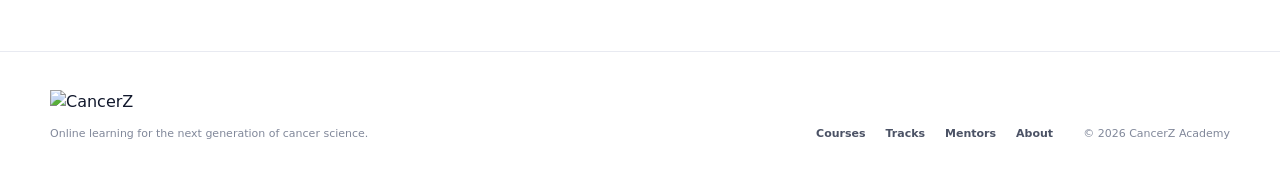
==== commit ead8df0b: "Add in-browser breast imaging screening demo page New screening.html (+ screening/ assets) that runs" ====
--- a/index.html
+++ b/index.html
@@ -20,6 +20,7 @@
         <a href="#courses">Courses</a>
         <a href="#tracks">Learning Tracks</a>
         <a href="#about">About</a>
+        <a href="screening.html">Screening Tool</a>
         <a href="#contact" class="nav-cta">Join Academy</a>
       </nav>
     </div>
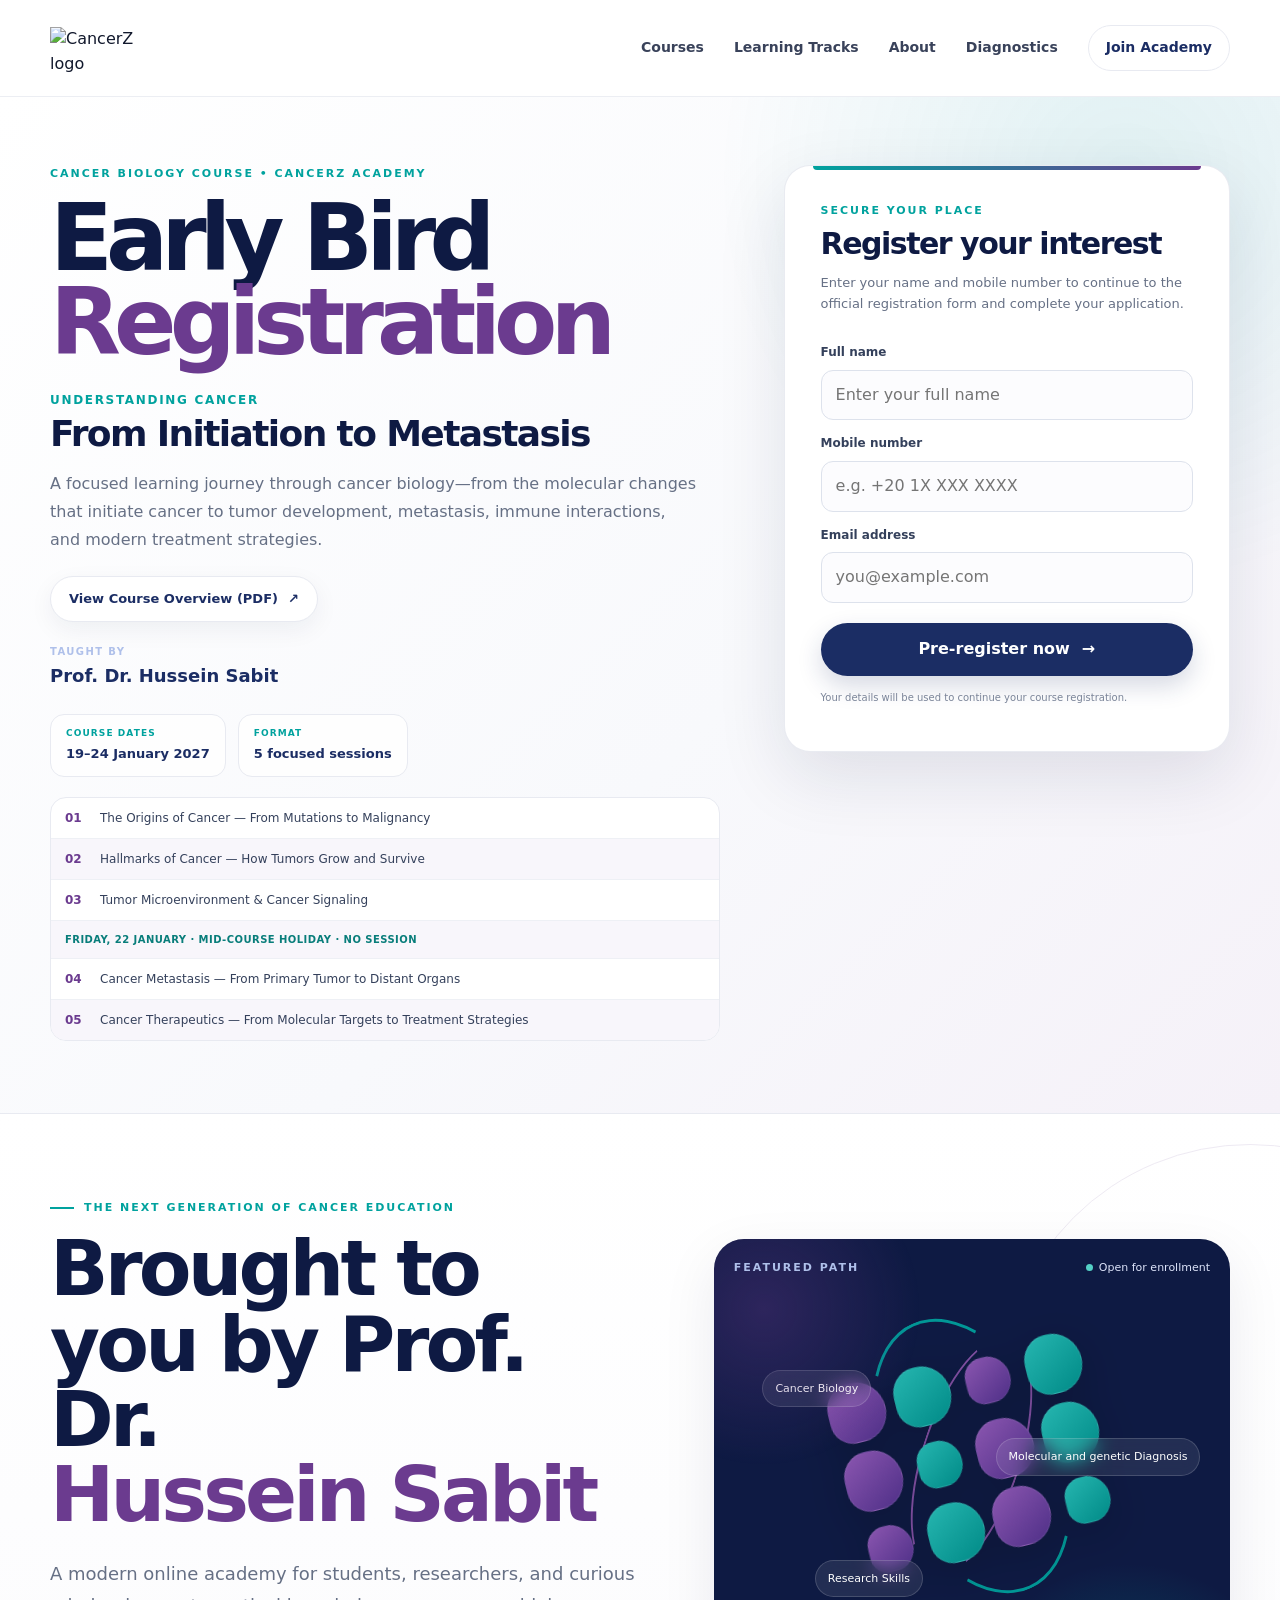
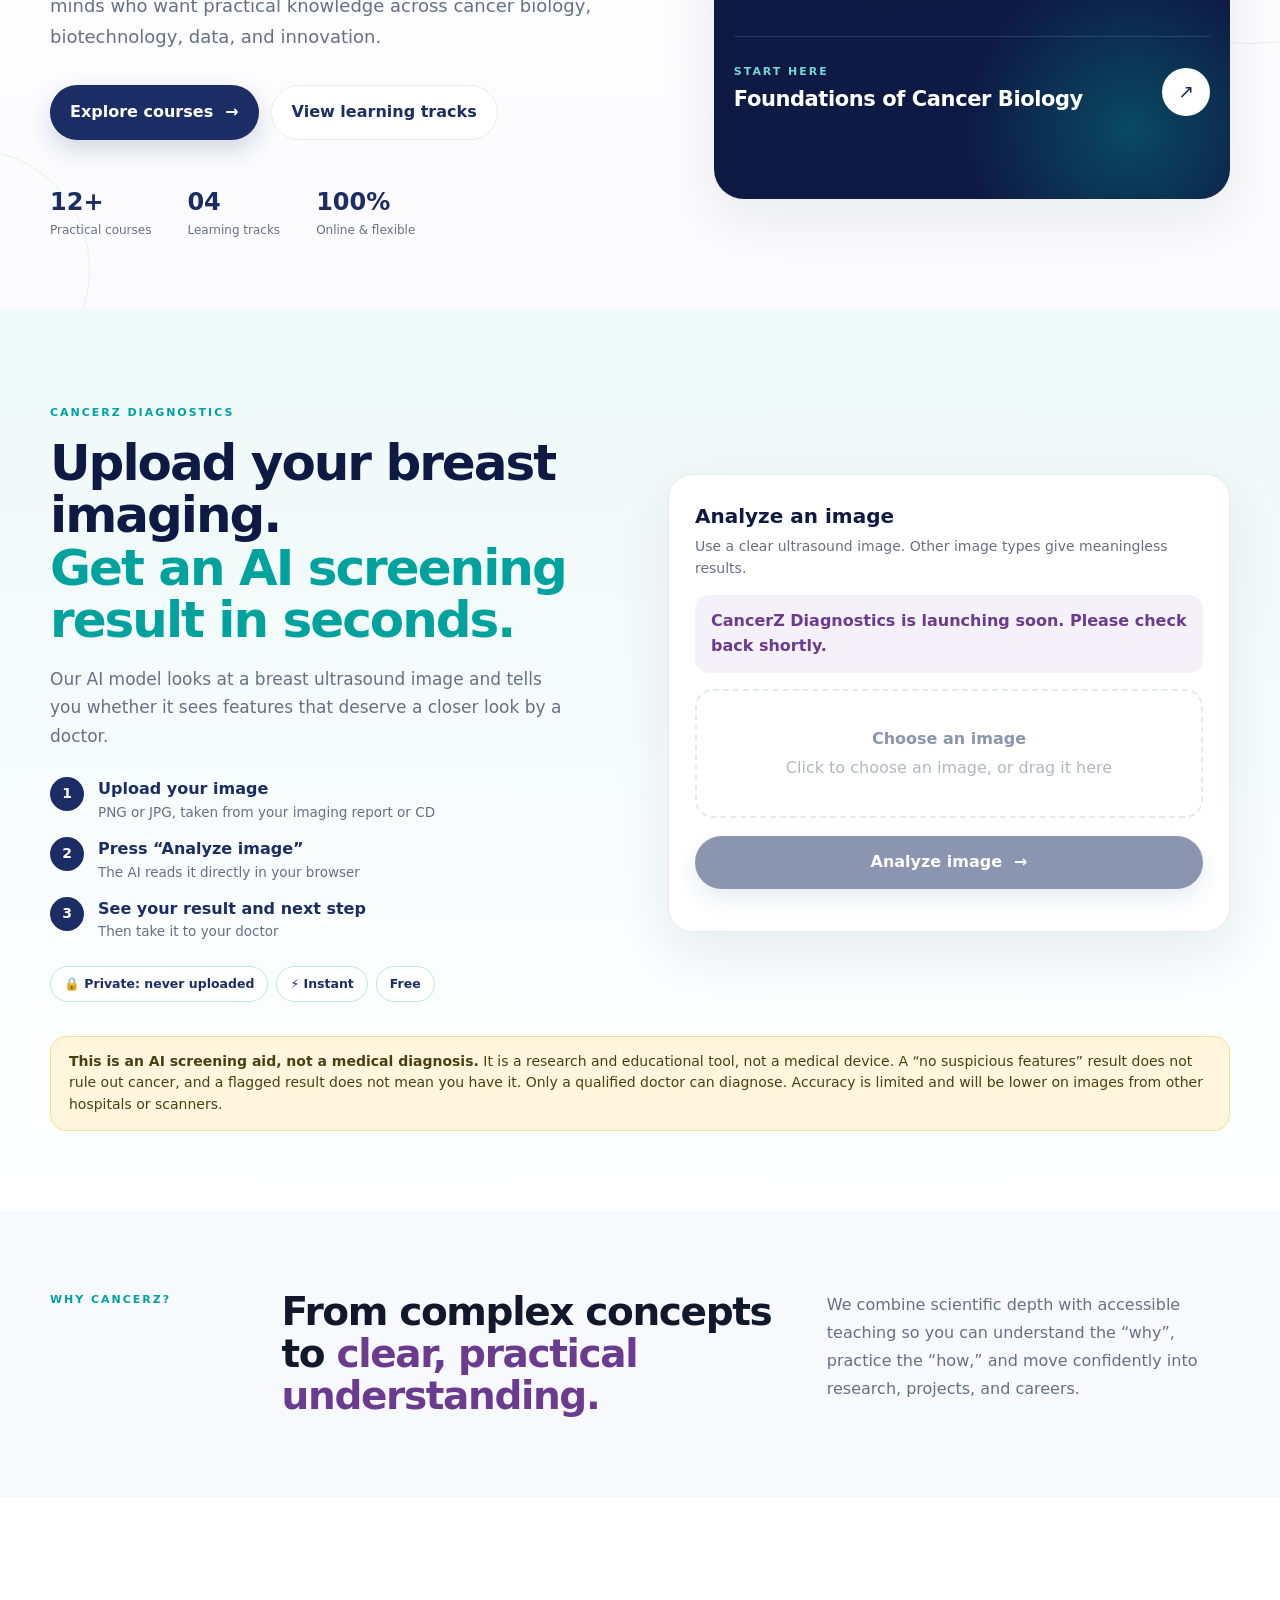
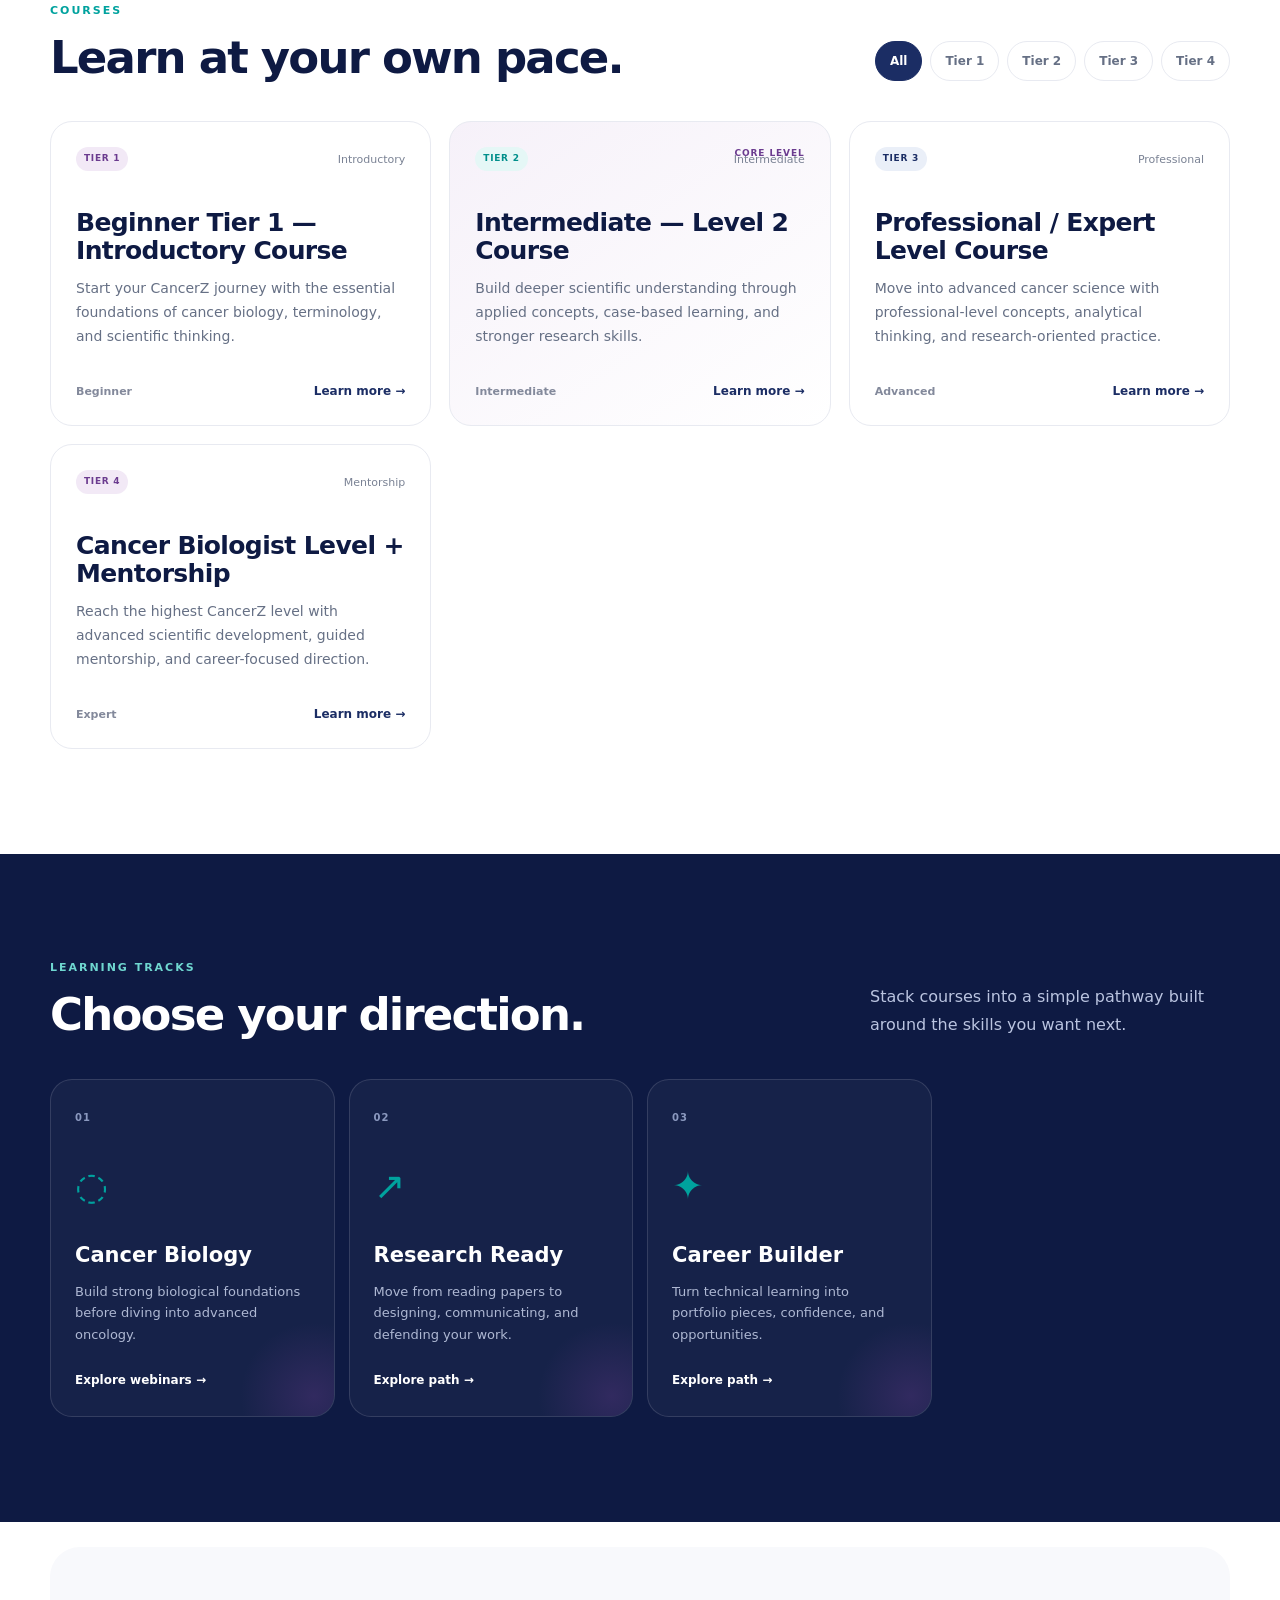
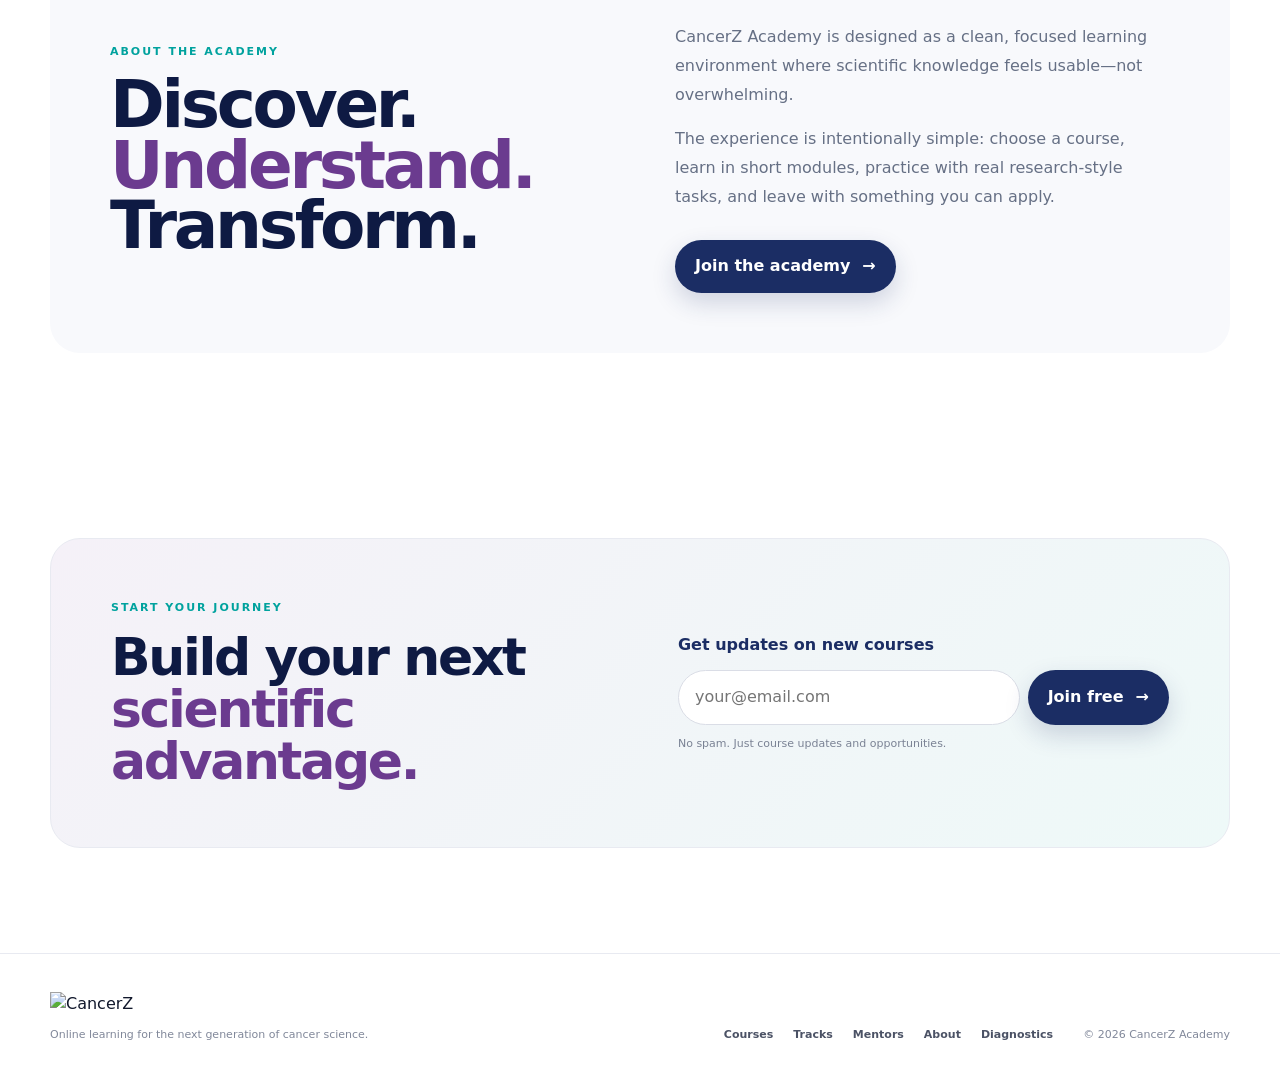
==== commit 7d50f11c: "Move screening tool into a "CancerZ Diagnostics" panel on the home page Replaces the standalone scre" ====
--- a/index.html
+++ b/index.html
@@ -6,6 +6,7 @@
   <meta name="description" content="CancerZ Academy — discover, understand, transform." />
   <title>CancerZ Academy | Discover. Understand. Transform.</title>
   <link rel="stylesheet" href="styles.css?v=8" />
+  <link rel="stylesheet" href="diagnostics/diagnostics.css?v=1" />
 </head>
 <body>
   <header class="site-header" id="top">
@@ -20,7 +21,7 @@
         <a href="#courses">Courses</a>
         <a href="#tracks">Learning Tracks</a>
         <a href="#about">About</a>
-        <a href="screening.html">Screening Tool</a>
+        <a href="#diagnostics">Diagnostics</a>
         <a href="#contact" class="nav-cta">Join Academy</a>
       </nav>
     </div>
@@ -121,6 +122,52 @@
       </div>
     </section>
 
+    <section class="section dx-section" id="diagnostics" aria-labelledby="dxTitle">
+      <div class="container dx-grid">
+        <div class="dx-copy">
+          <p class="section-kicker">CANCERZ DIAGNOSTICS</p>
+          <h2 id="dxTitle">Upload your breast imaging.<br><span>Get an AI screening result in seconds.</span></h2>
+          <p class="dx-lead">Our AI model looks at a breast <span class="dx-modality">ultrasound</span> image and tells you whether it sees features that deserve a closer look by a doctor.</p>
+          <ol class="dx-steps">
+            <li><span class="dx-num">1</span><span>Upload your image<small>PNG or JPG, taken from your imaging report or CD</small></span></li>
+            <li><span class="dx-num">2</span><span>Press “Analyze image”<small>The AI reads it directly in your browser</small></span></li>
+            <li><span class="dx-num">3</span><span>See your result and next step<small>Then take it to your doctor</small></span></li>
+          </ol>
+          <ul class="dx-badges">
+            <li>🔒 Private: never uploaded</li>
+            <li>⚡ Instant</li>
+            <li>Free</li>
+          </ul>
+        </div>
+
+        <div class="dx-card">
+          <h3>Analyze an image</h3>
+          <p class="dx-hint">Use a clear <span class="dx-modality">ultrasound</span> image. Other image types give meaningless results.</p>
+          <div id="dxUnavailable" class="dx-notice" hidden>CancerZ Diagnostics is launching soon. Please check back shortly.</div>
+          <label class="dx-drop" id="dxDrop">
+            <input type="file" id="dxFile" accept="image/png,image/jpeg">
+            <strong>Choose an image</strong>
+            <span id="dxDropText">Click to choose an image, or drag it here</span>
+          </label>
+          <img id="dxPreview" class="dx-preview" alt="Preview of the selected image" hidden>
+          <button class="btn btn-primary dx-go" id="dxGo" type="button" disabled>Analyze image <span>→</span></button>
+
+          <div id="dxResult" class="dx-result" role="status" aria-live="polite" hidden>
+            <p class="dx-label" id="dxLabel"></p>
+            <p class="dx-verdict" id="dxVerdict"></p>
+            <div class="dx-meter" id="dxMeter" aria-hidden="true"><i id="dxBar"></i><b id="dxThr"></b></div>
+            <p class="dx-meterlabel" id="dxMeterLabel"><span id="dxScore"></span><span id="dxThrLabel"></span></p>
+            <p class="dx-next" id="dxNext"></p>
+          </div>
+          <button class="btn btn-ghost dx-again" id="dxAgain" type="button" hidden>Analyze another image</button>
+          <p class="dx-model" id="dxModel"></p>
+        </div>
+      </div>
+      <div class="container">
+        <div class="dx-banner" role="note"><strong>This is an AI screening aid, not a medical diagnosis.</strong> It is a research and educational tool, not a medical device. A “no suspicious features” result does not rule out cancer, and a flagged result does not mean you have it. Only a qualified doctor can diagnose. Accuracy is limited and will be lower on images from other hospitals or scanners.</div>
+      </div>
+    </section>
+
     <section class="section intro-band">
       <div class="container intro-grid">
         <p class="section-kicker">WHY CANCERZ?</p>
@@ -266,6 +313,7 @@
         <a href="#tracks">Tracks</a>
         <a href="#mentors">Mentors</a>
         <a href="#about">About</a>
+        <a href="#diagnostics">Diagnostics</a>
       </div>
       <p class="copyright">© 2026 CancerZ Academy</p>
     </div>
@@ -395,5 +443,7 @@
   </div>
 
   <script src="script.js?v=9"></script>
+  <script src="diagnostics/preprocess.js?v=1"></script>
+  <script src="diagnostics/diagnostics.js?v=1"></script>
 </body>
 </html>
--- a/diagnostics/diagnostics.css
+++ b/diagnostics/diagnostics.css
@@ -0,0 +1,44 @@
+/* CancerZ Diagnostics panel */
+.dx-section{background:linear-gradient(180deg,var(--aqua) 0%,#fff 100%);padding:95px 0 80px}
+.dx-grid{display:grid;grid-template-columns:1fr 1fr;gap:56px;align-items:center}
+.dx-copy h2{font-size:clamp(34px,4.2vw,50px);line-height:1.05;letter-spacing:-.04em;margin:0 0 18px;color:var(--navy-deep)}
+.dx-copy h2 span{color:var(--teal)}
+.dx-lead{color:var(--muted);font-size:17px;line-height:1.7;margin:0 0 26px;max-width:520px}
+.dx-steps{list-style:none;margin:0 0 24px;padding:0;display:grid;gap:14px}
+.dx-steps li{display:flex;gap:14px;align-items:flex-start;font-weight:650;color:var(--navy)}
+.dx-steps li small{display:block;font-weight:500;color:var(--muted);font-size:13.5px}
+.dx-num{flex:none;width:34px;height:34px;border-radius:50%;background:var(--navy);color:#fff;display:grid;place-items:center;font-size:14px;font-weight:800}
+.dx-badges{display:flex;flex-wrap:wrap;gap:8px;margin:0;padding:0;list-style:none}
+.dx-badges li{border:1px solid #BFE6E3;background:#fff;color:var(--navy);border-radius:999px;padding:7px 13px;font-size:12.5px;font-weight:700}
+.dx-card{background:#fff;border-radius:var(--radius);padding:26px;box-shadow:var(--shadow);border:1px solid var(--line)}
+.dx-card h3{margin:0 0 4px;font-size:20px;color:var(--navy-deep)}
+.dx-card .dx-hint{margin:0 0 16px;color:var(--muted);font-size:14px}
+.dx-notice{background:var(--lav);border-radius:14px;padding:14px 16px;color:var(--purple);font-weight:650;margin-bottom:16px}
+.dx-drop{display:block;border:2px dashed #CFD4E3;border-radius:18px;padding:36px 16px;text-align:center;color:var(--muted);cursor:pointer;transition:.2s ease}
+.dx-drop:hover,.dx-drop.over{border-color:var(--teal);background:var(--aqua)}
+.dx-drop:focus-within{outline:3px solid rgba(0,162,158,.35);outline-offset:2px}
+.dx-drop input{position:absolute;width:1px;height:1px;opacity:0;pointer-events:none}
+.dx-drop.disabled{opacity:.5;pointer-events:none}
+.dx-drop strong{display:block;color:var(--navy);font-size:16px;margin-bottom:4px}
+.dx-preview{display:block;max-width:100%;max-height:300px;margin:18px auto 0;border-radius:12px}
+.dx-notice[hidden],.dx-preview[hidden],.dx-result[hidden],.dx-again[hidden]{display:none}
+.dx-go{margin-top:18px;width:100%;justify-content:center}
+.dx-go:disabled{opacity:.5;cursor:not-allowed;transform:none}
+.dx-again{margin-top:10px;width:100%;justify-content:center}
+.dx-result{margin-top:20px;padding:18px;border-radius:16px;border:1px solid var(--line);background:var(--wash)}
+.dx-result.ok{background:var(--aqua);border-color:#BFE6E3}
+.dx-result.warn{background:#FDEEEE;border-color:#F3C1C1}
+.dx-label{margin:0 0 4px;font-size:11px;letter-spacing:.16em;font-weight:800;color:var(--teal)}
+.dx-result.warn .dx-label{color:#B42318}
+.dx-verdict{font-size:21px;font-weight:780;margin:0 0 12px;color:var(--navy-deep)}
+.dx-meter{position:relative;height:10px;border-radius:99px;background:#E4E8F2;margin:4px 0 8px}
+.dx-meter i{position:absolute;left:0;top:0;bottom:0;border-radius:99px;background:var(--teal)}
+.dx-result.warn .dx-meter i{background:#D92D20}
+.dx-meter b{position:absolute;top:-4px;bottom:-4px;width:2px;background:var(--navy-deep)}
+.dx-meterlabel{display:flex;justify-content:space-between;font-size:12px;color:var(--muted);margin:0 0 12px}
+.dx-next{margin:0;font-size:14.5px;color:var(--ink)}
+.dx-model{margin:16px 2px 0;font-size:12.5px;color:var(--muted)}
+.dx-banner{margin-top:34px;background:#FFF6DD;border:1px solid #F1DC9B;border-radius:16px;padding:14px 18px;font-size:14px;color:#4a3f12}
+@media(max-width:900px){.dx-grid{grid-template-columns:1fr;gap:34px}.dx-section{padding:60px 0}}
+@media(max-width:760px){.dx-card{padding:18px}}
+.dx-meter[hidden],.dx-meterlabel[hidden]{display:none}
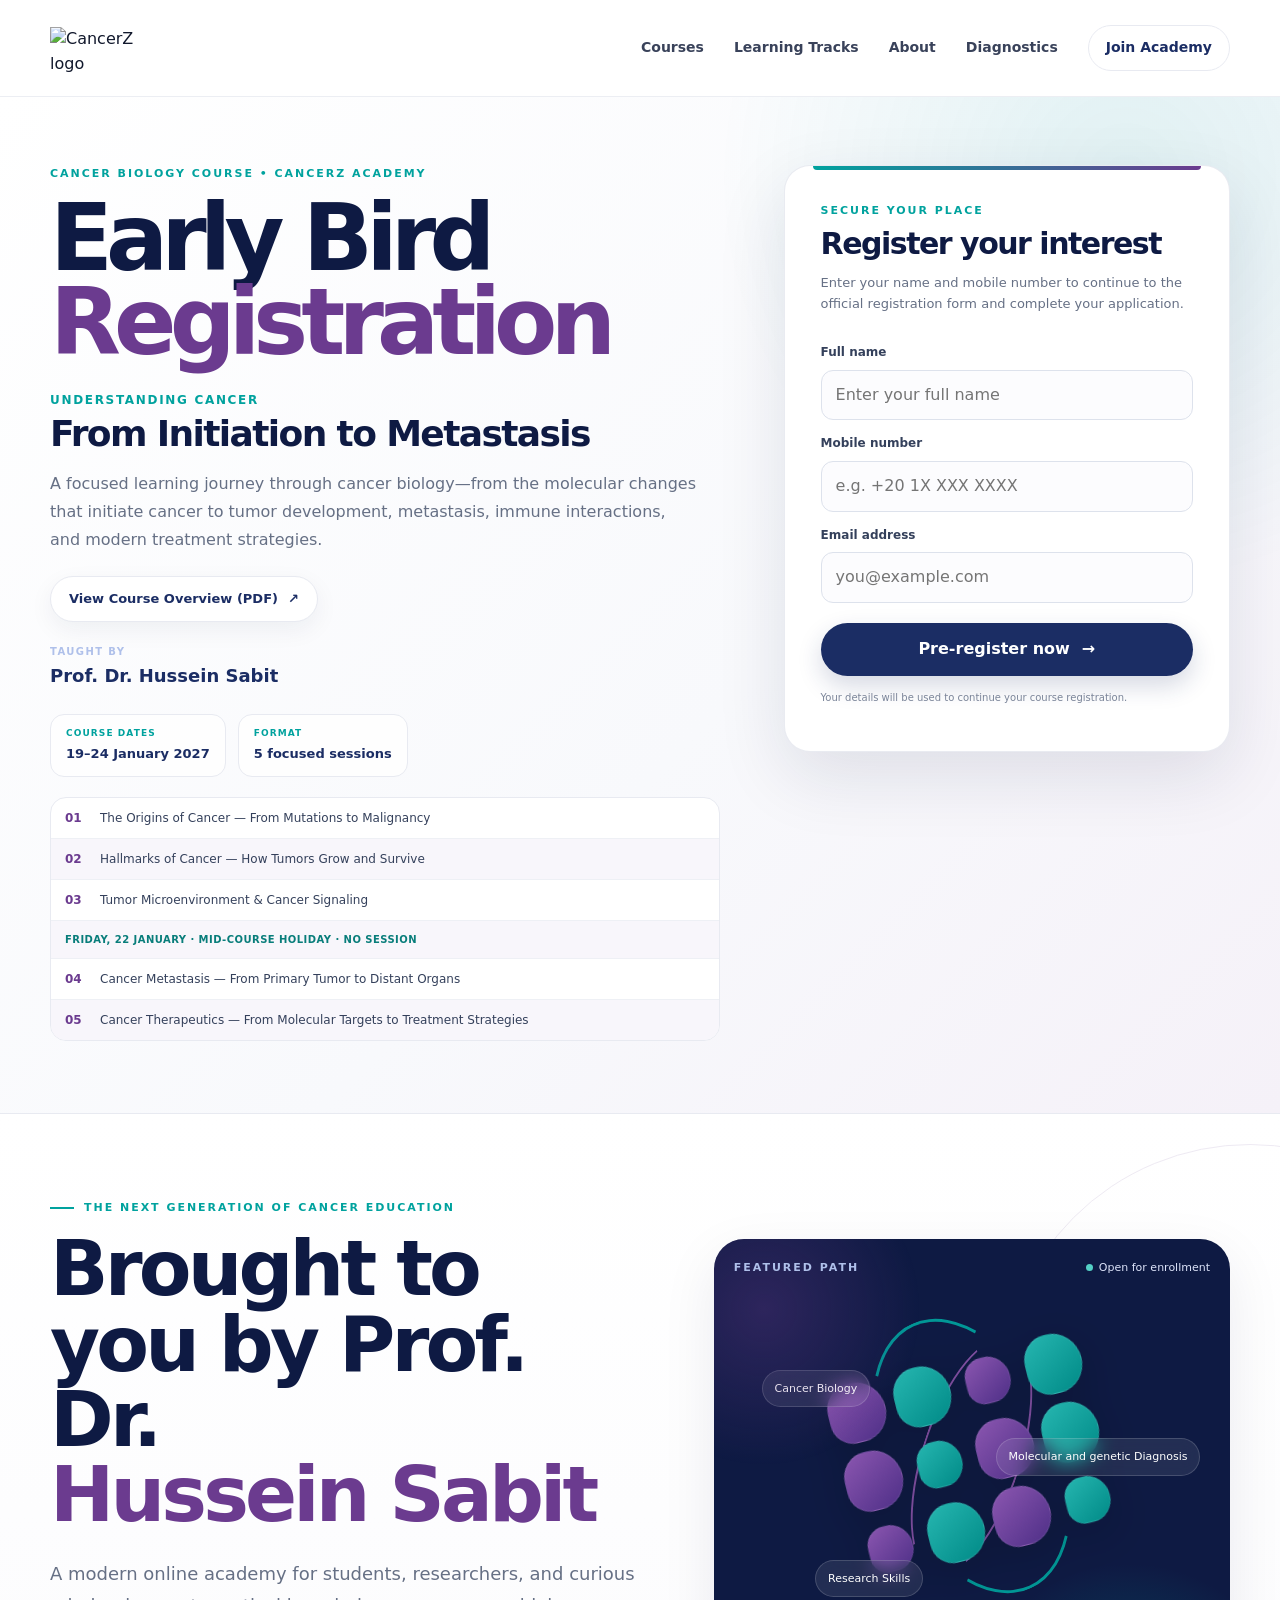
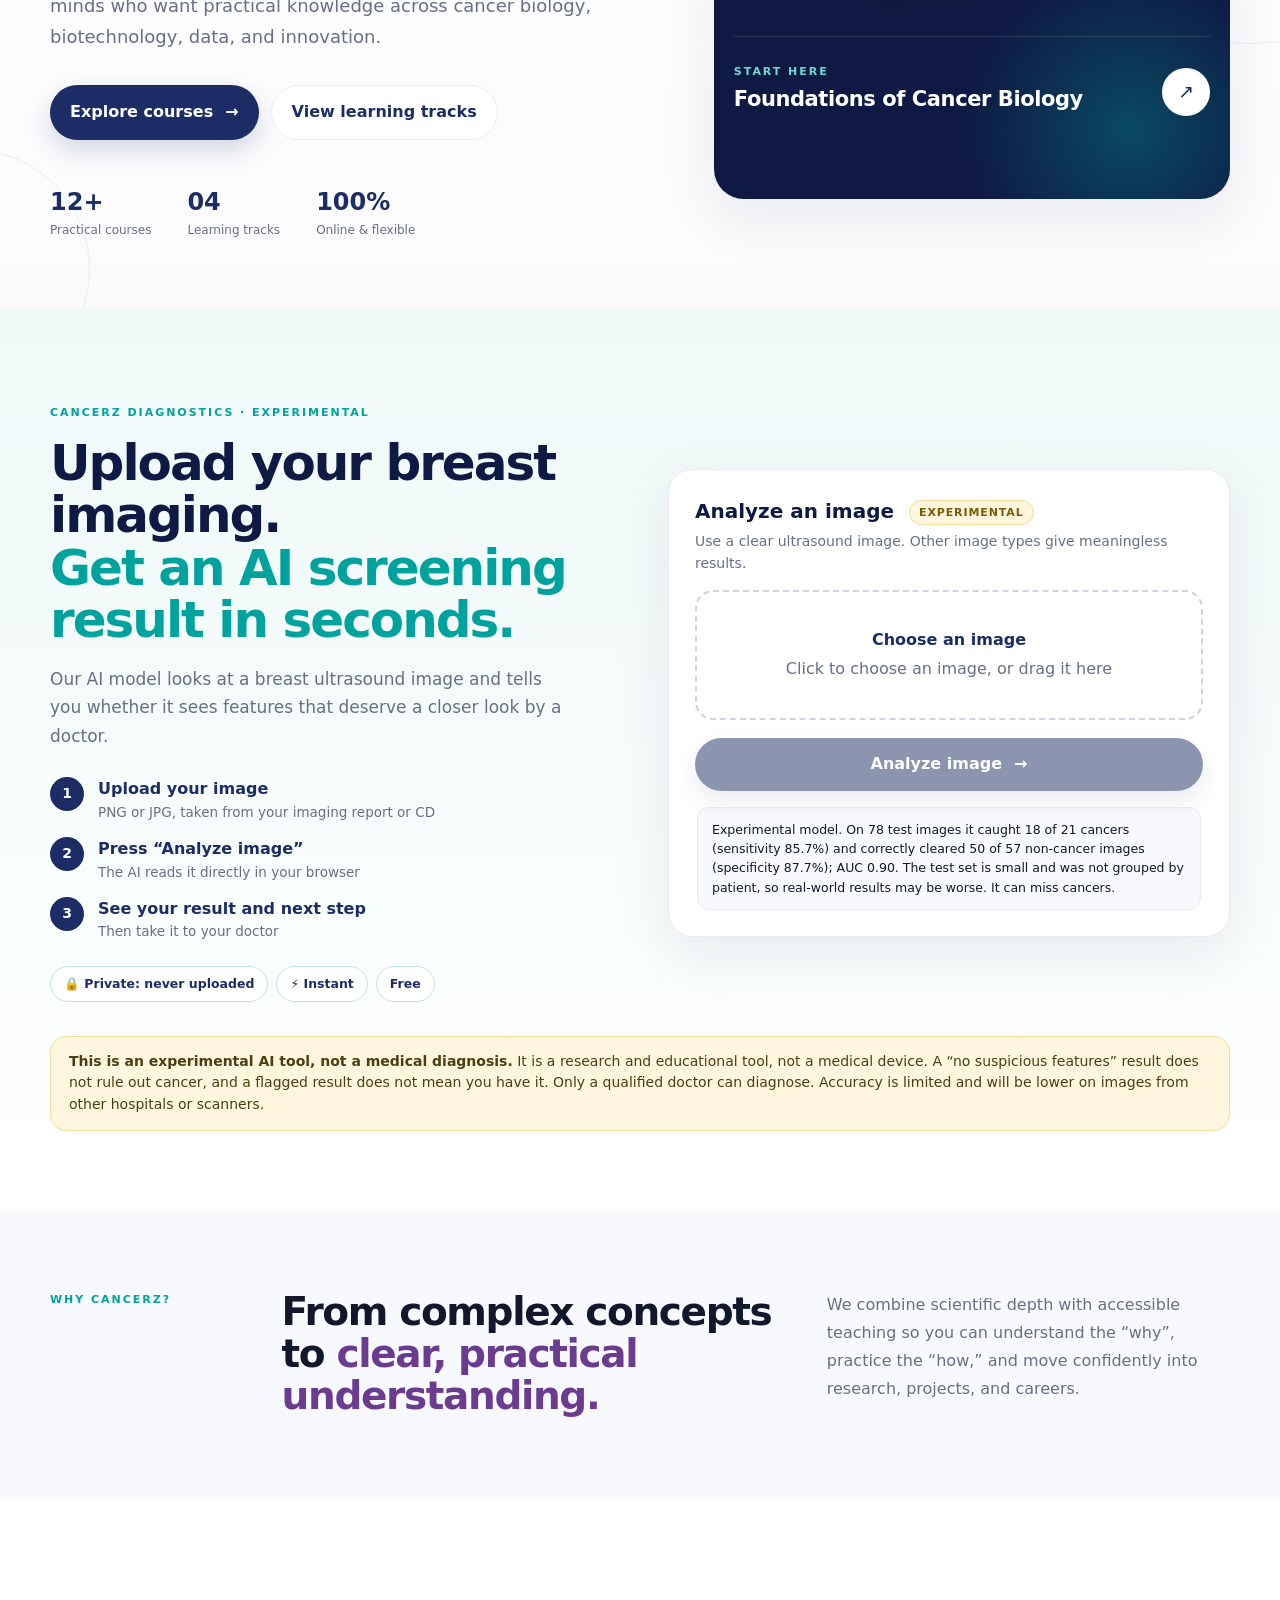
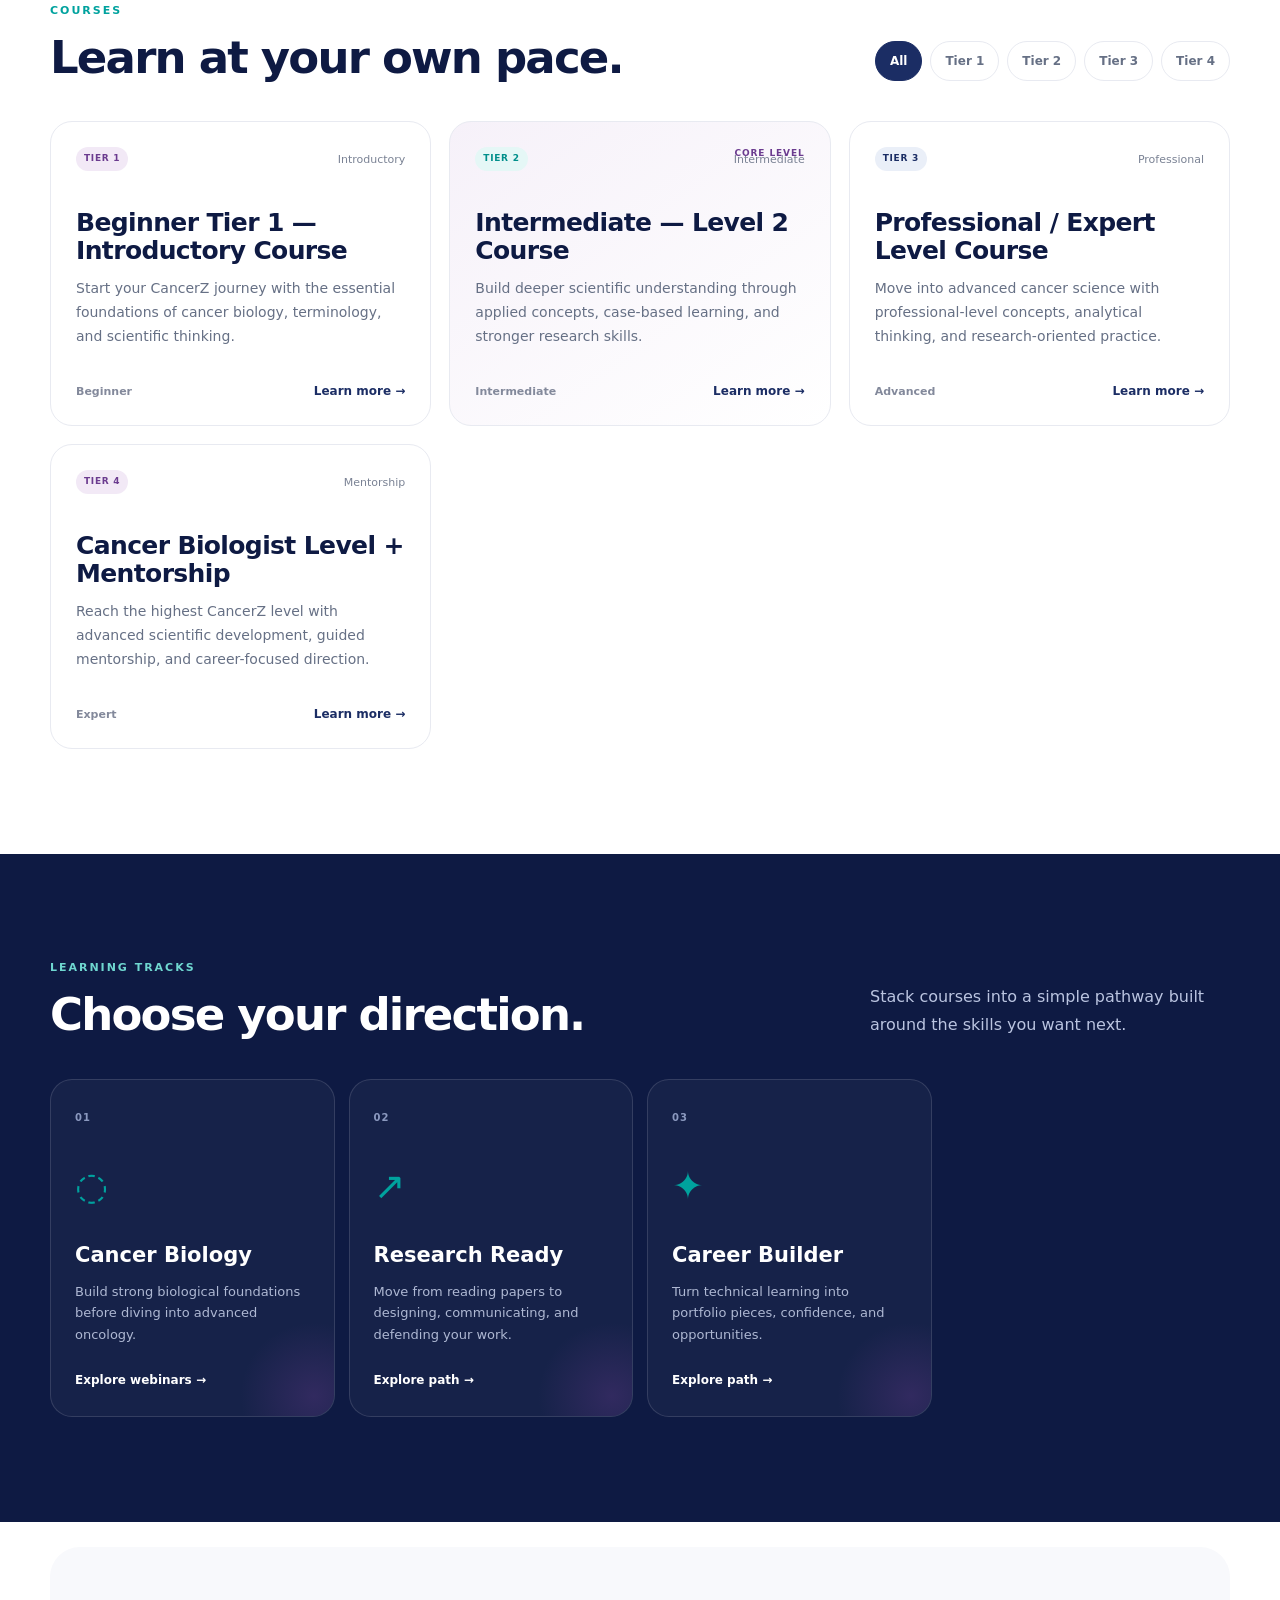
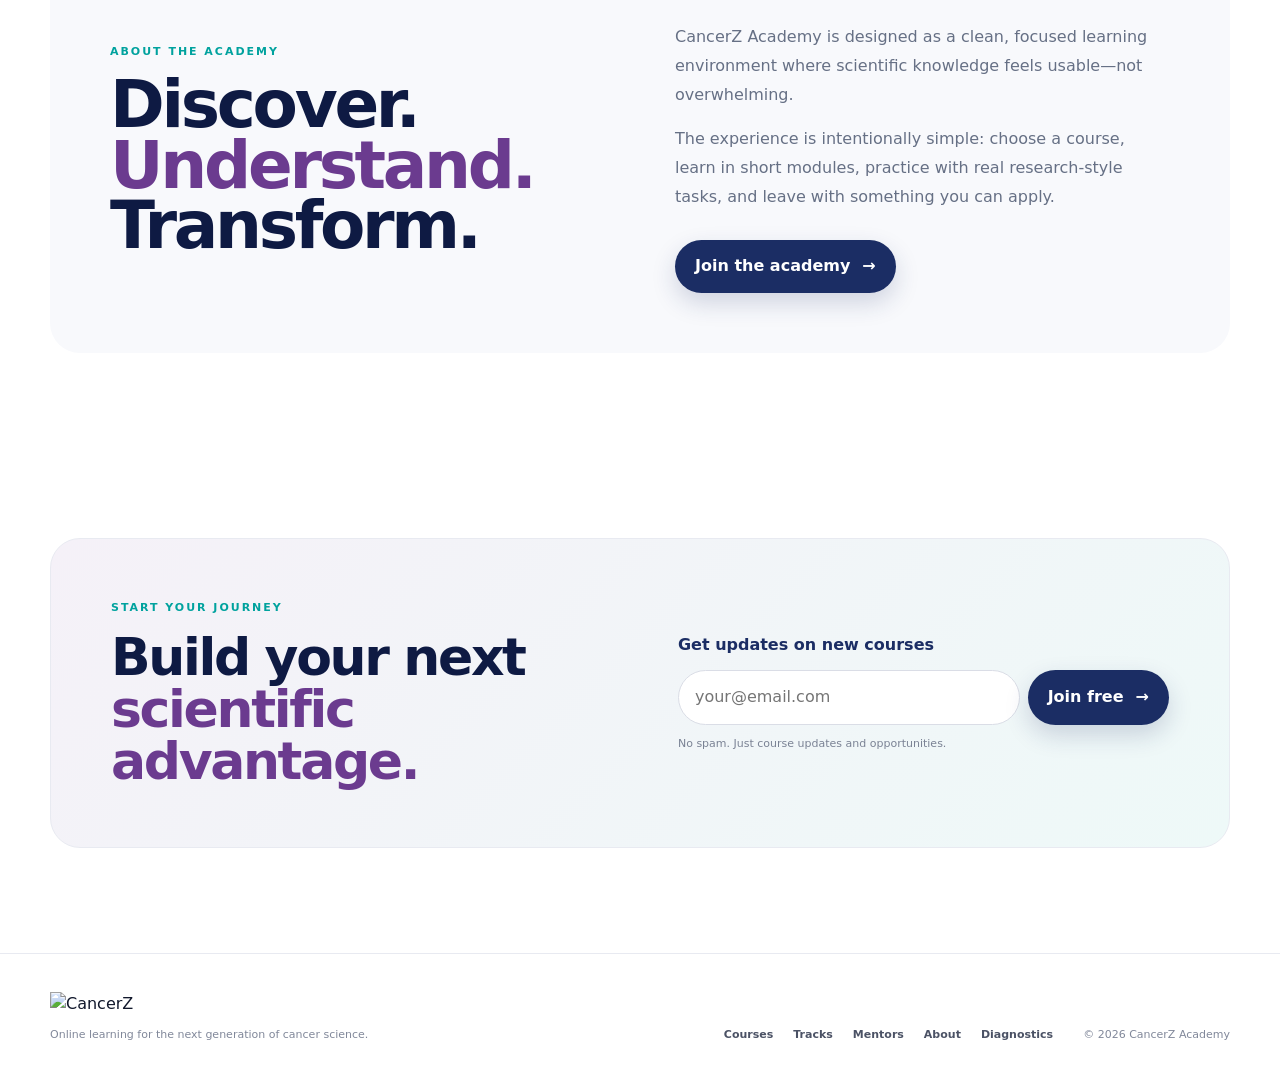
==== commit 65be6237: "Publish experimental breast ultrasound model in the Diagnostics panel Adds diagnostics/model.onnx + " ====
--- a/index.html
+++ b/index.html
@@ -125,7 +125,7 @@
     <section class="section dx-section" id="diagnostics" aria-labelledby="dxTitle">
       <div class="container dx-grid">
         <div class="dx-copy">
-          <p class="section-kicker">CANCERZ DIAGNOSTICS</p>
+          <p class="section-kicker">CANCERZ DIAGNOSTICS · EXPERIMENTAL</p>
           <h2 id="dxTitle">Upload your breast imaging.<br><span>Get an AI screening result in seconds.</span></h2>
           <p class="dx-lead">Our AI model looks at a breast <span class="dx-modality">ultrasound</span> image and tells you whether it sees features that deserve a closer look by a doctor.</p>
           <ol class="dx-steps">
@@ -141,7 +141,7 @@
         </div>
 
         <div class="dx-card">
-          <h3>Analyze an image</h3>
+          <h3>Analyze an image <span class="dx-beta">Experimental</span></h3>
           <p class="dx-hint">Use a clear <span class="dx-modality">ultrasound</span> image. Other image types give meaningless results.</p>
           <div id="dxUnavailable" class="dx-notice" hidden>CancerZ Diagnostics is launching soon. Please check back shortly.</div>
           <label class="dx-drop" id="dxDrop">
@@ -164,7 +164,7 @@
         </div>
       </div>
       <div class="container">
-        <div class="dx-banner" role="note"><strong>This is an AI screening aid, not a medical diagnosis.</strong> It is a research and educational tool, not a medical device. A “no suspicious features” result does not rule out cancer, and a flagged result does not mean you have it. Only a qualified doctor can diagnose. Accuracy is limited and will be lower on images from other hospitals or scanners.</div>
+        <div class="dx-banner" role="note"><strong>This is an experimental AI tool, not a medical diagnosis.</strong> It is a research and educational tool, not a medical device. A “no suspicious features” result does not rule out cancer, and a flagged result does not mean you have it. Only a qualified doctor can diagnose. Accuracy is limited and will be lower on images from other hospitals or scanners.</div>
       </div>
     </section>
 
--- a/diagnostics/diagnostics.css
+++ b/diagnostics/diagnostics.css
@@ -42,3 +42,7 @@
 @media(max-width:900px){.dx-grid{grid-template-columns:1fr;gap:34px}.dx-section{padding:60px 0}}
 @media(max-width:760px){.dx-card{padding:18px}}
 .dx-meter[hidden],.dx-meterlabel[hidden]{display:none}
+
+.dx-beta{display:inline-block;vertical-align:middle;margin-left:8px;padding:3px 9px;border-radius:999px;background:#FFF6DD;border:1px solid #F1DC9B;color:#7a5b00;font-size:11px;font-weight:800;letter-spacing:.08em;text-transform:uppercase}
+.dx-model{background:var(--wash);border:1px solid var(--line);border-radius:12px;padding:12px 14px;color:var(--ink)}
+.dx-model:empty{display:none}
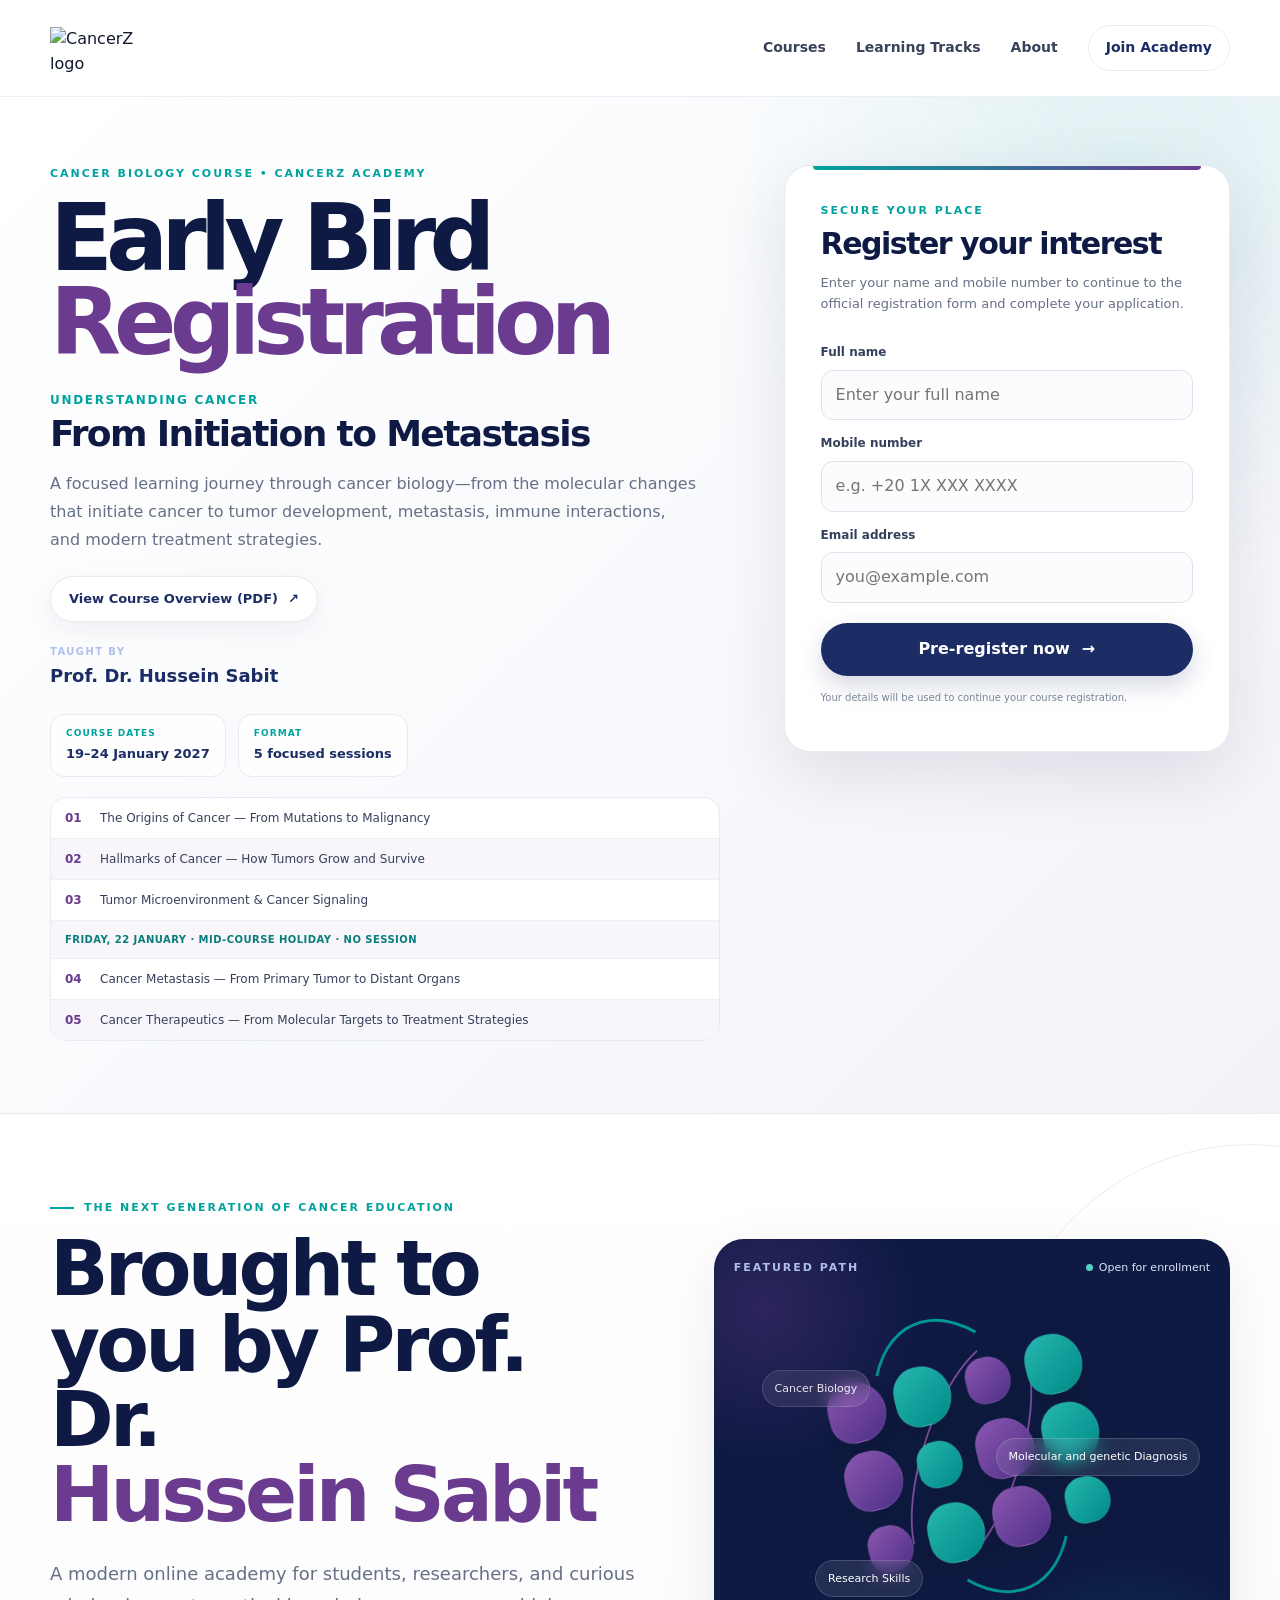
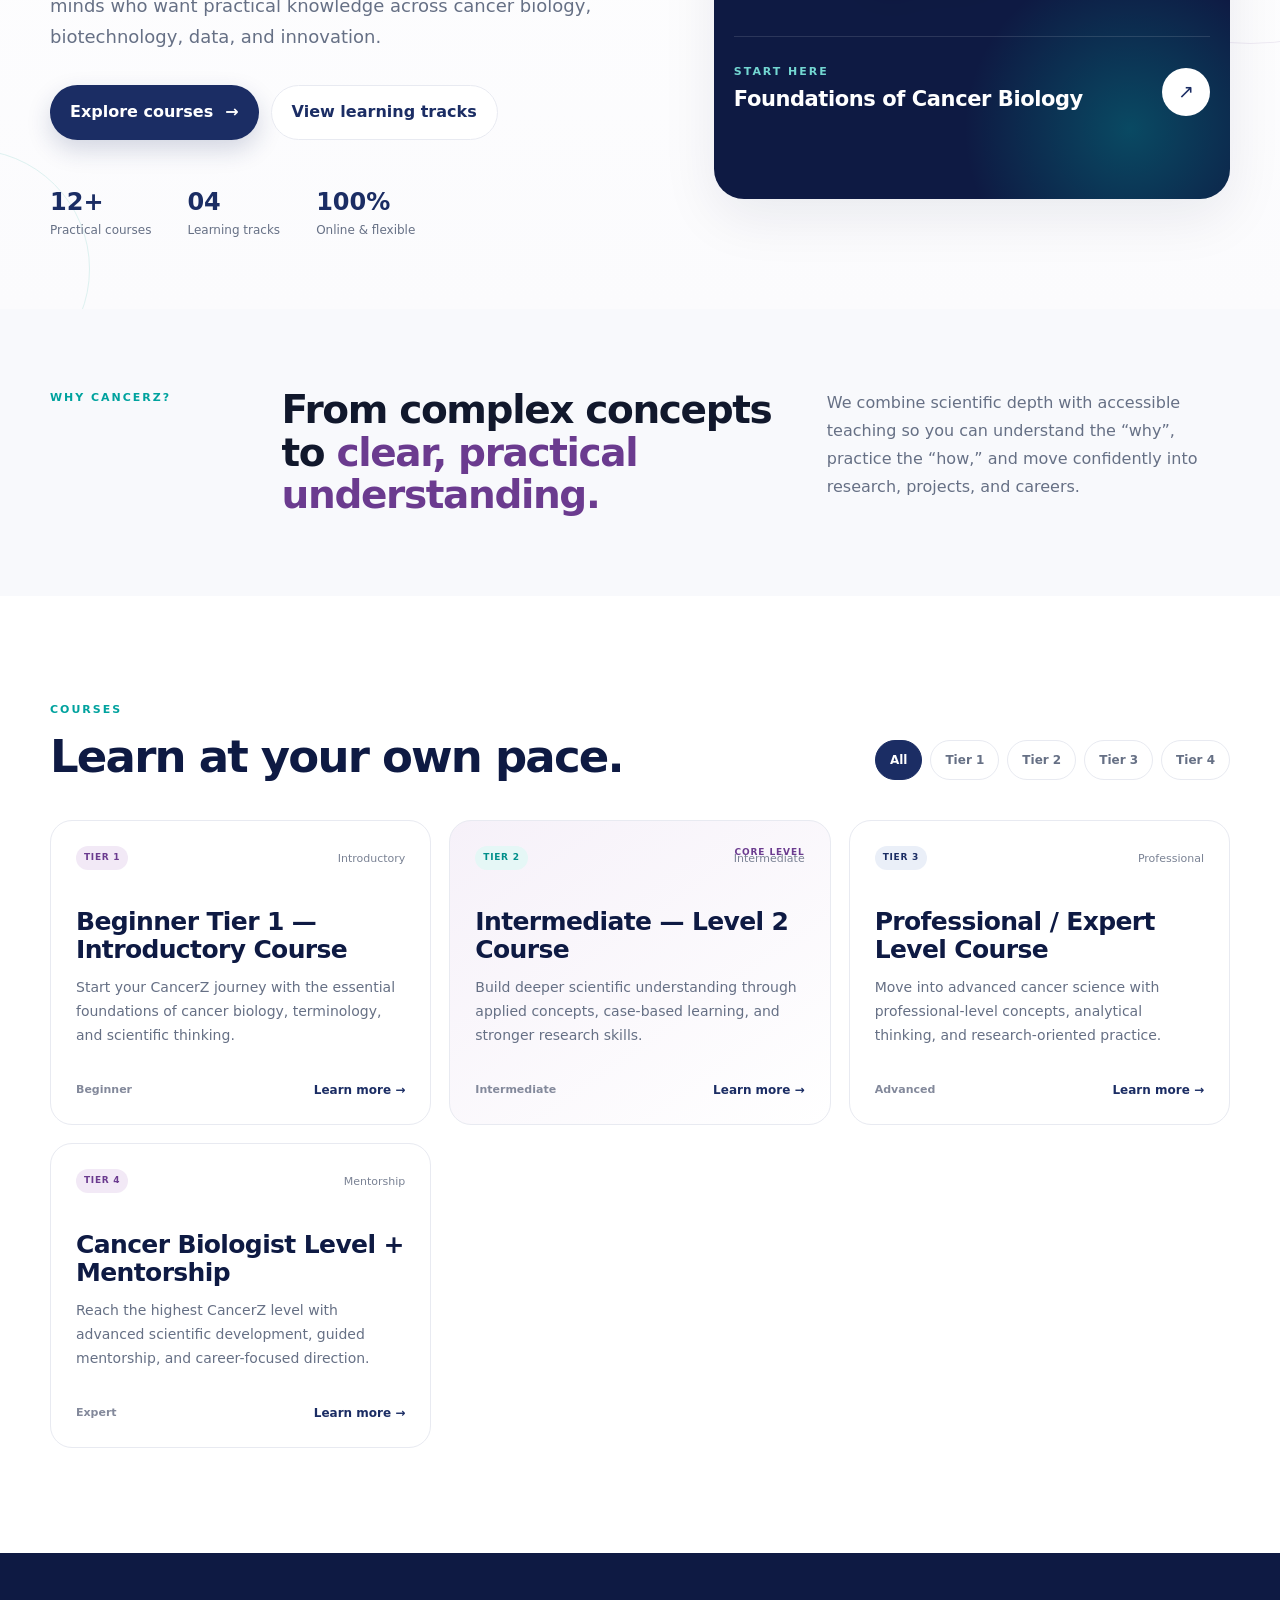
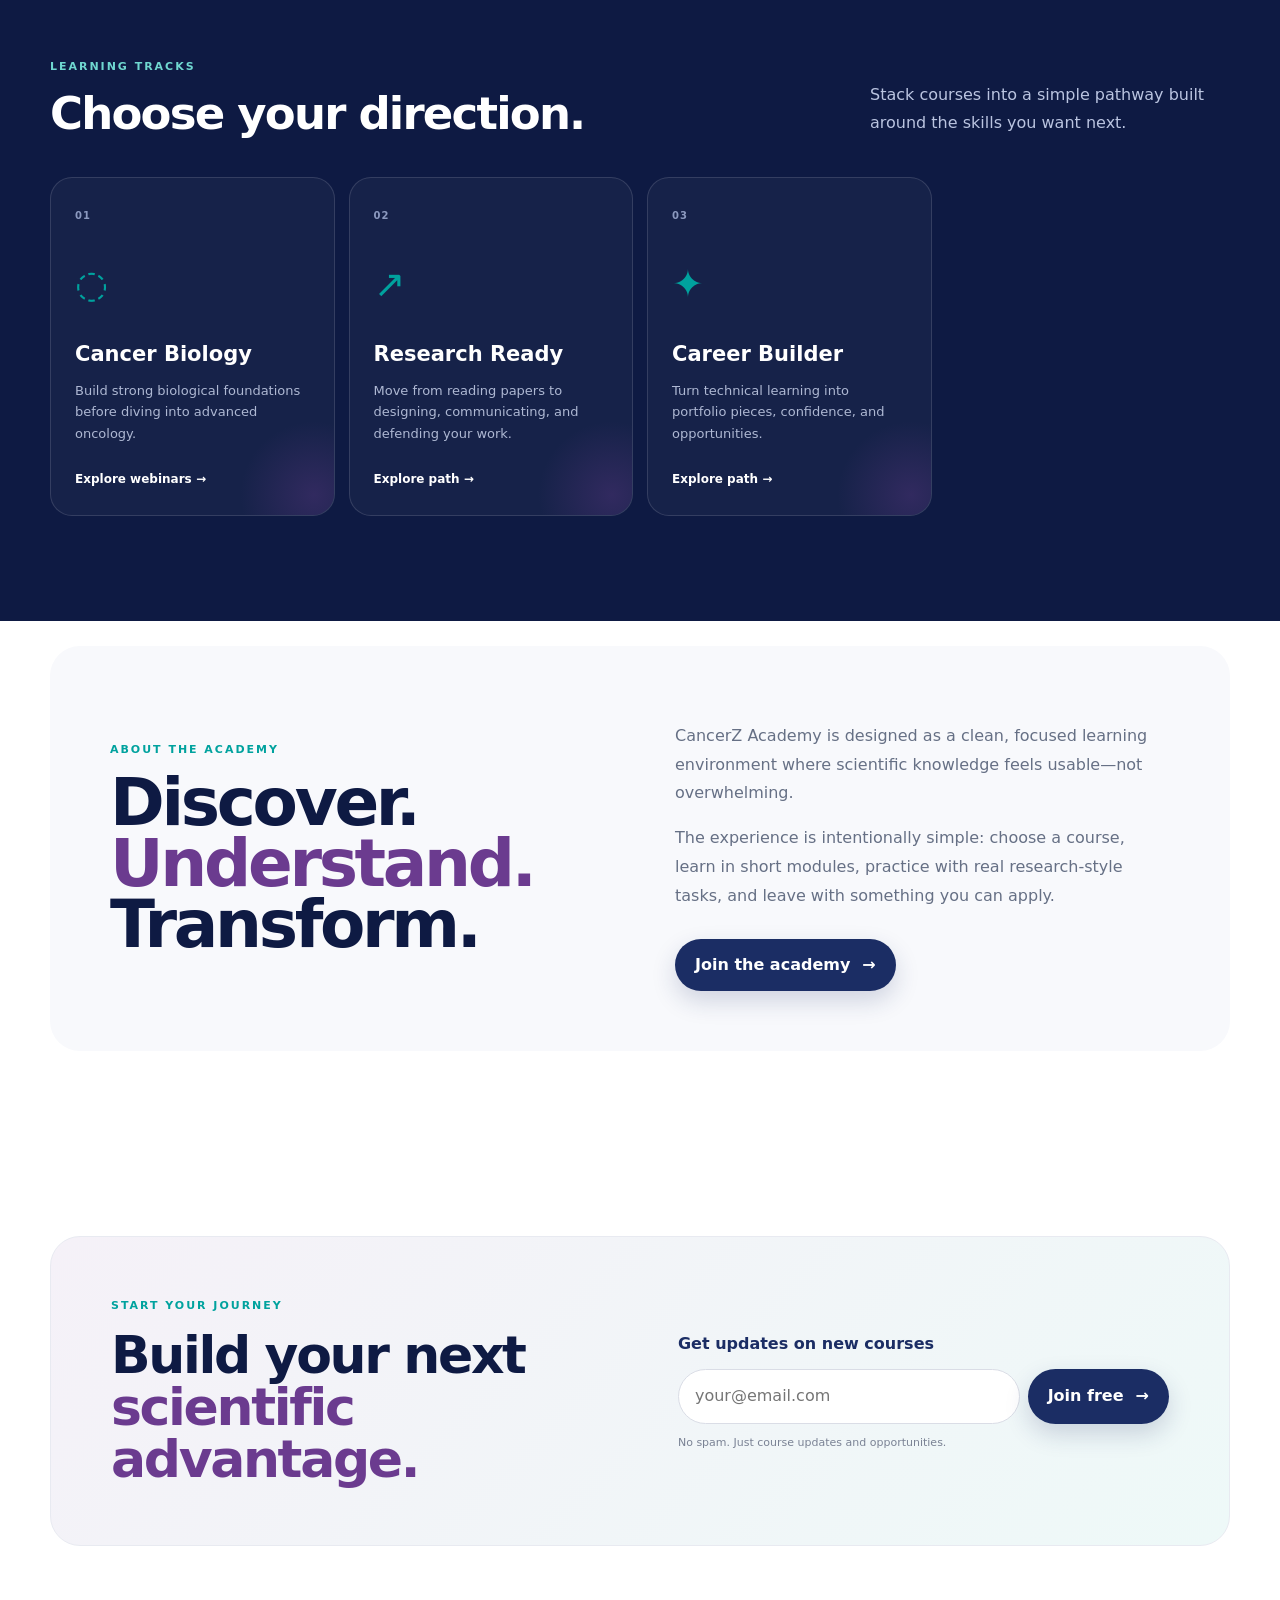
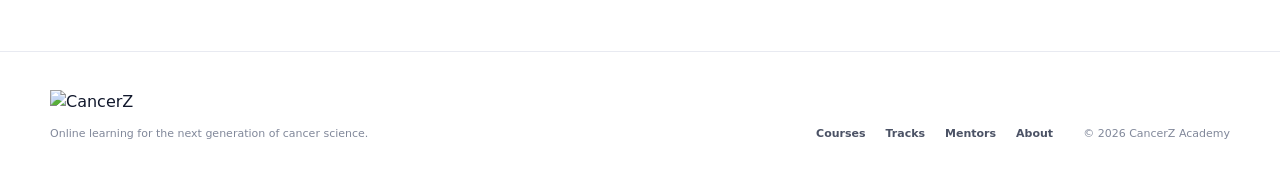
==== commit e9c5a0a8: "Remove CancerZ Diagnostics panel Reverts the Diagnostics panel merged in #1 (index.html section, nav" ====
--- a/index.html
+++ b/index.html
@@ -6,7 +6,6 @@
   <meta name="description" content="CancerZ Academy — discover, understand, transform." />
   <title>CancerZ Academy | Discover. Understand. Transform.</title>
   <link rel="stylesheet" href="styles.css?v=8" />
-  <link rel="stylesheet" href="diagnostics/diagnostics.css?v=1" />
 </head>
 <body>
   <header class="site-header" id="top">
@@ -21,7 +20,6 @@
         <a href="#courses">Courses</a>
         <a href="#tracks">Learning Tracks</a>
         <a href="#about">About</a>
-        <a href="#diagnostics">Diagnostics</a>
         <a href="#contact" class="nav-cta">Join Academy</a>
       </nav>
     </div>
@@ -122,52 +120,6 @@
       </div>
     </section>
 
-    <section class="section dx-section" id="diagnostics" aria-labelledby="dxTitle">
-      <div class="container dx-grid">
-        <div class="dx-copy">
-          <p class="section-kicker">CANCERZ DIAGNOSTICS · EXPERIMENTAL</p>
-          <h2 id="dxTitle">Upload your breast imaging.<br><span>Get an AI screening result in seconds.</span></h2>
-          <p class="dx-lead">Our AI model looks at a breast <span class="dx-modality">ultrasound</span> image and tells you whether it sees features that deserve a closer look by a doctor.</p>
-          <ol class="dx-steps">
-            <li><span class="dx-num">1</span><span>Upload your image<small>PNG or JPG, taken from your imaging report or CD</small></span></li>
-            <li><span class="dx-num">2</span><span>Press “Analyze image”<small>The AI reads it directly in your browser</small></span></li>
-            <li><span class="dx-num">3</span><span>See your result and next step<small>Then take it to your doctor</small></span></li>
-          </ol>
-          <ul class="dx-badges">
-            <li>🔒 Private: never uploaded</li>
-            <li>⚡ Instant</li>
-            <li>Free</li>
-          </ul>
-        </div>
-
-        <div class="dx-card">
-          <h3>Analyze an image <span class="dx-beta">Experimental</span></h3>
-          <p class="dx-hint">Use a clear <span class="dx-modality">ultrasound</span> image. Other image types give meaningless results.</p>
-          <div id="dxUnavailable" class="dx-notice" hidden>CancerZ Diagnostics is launching soon. Please check back shortly.</div>
-          <label class="dx-drop" id="dxDrop">
-            <input type="file" id="dxFile" accept="image/png,image/jpeg">
-            <strong>Choose an image</strong>
-            <span id="dxDropText">Click to choose an image, or drag it here</span>
-          </label>
-          <img id="dxPreview" class="dx-preview" alt="Preview of the selected image" hidden>
-          <button class="btn btn-primary dx-go" id="dxGo" type="button" disabled>Analyze image <span>→</span></button>
-
-          <div id="dxResult" class="dx-result" role="status" aria-live="polite" hidden>
-            <p class="dx-label" id="dxLabel"></p>
-            <p class="dx-verdict" id="dxVerdict"></p>
-            <div class="dx-meter" id="dxMeter" aria-hidden="true"><i id="dxBar"></i><b id="dxThr"></b></div>
-            <p class="dx-meterlabel" id="dxMeterLabel"><span id="dxScore"></span><span id="dxThrLabel"></span></p>
-            <p class="dx-next" id="dxNext"></p>
-          </div>
-          <button class="btn btn-ghost dx-again" id="dxAgain" type="button" hidden>Analyze another image</button>
-          <p class="dx-model" id="dxModel"></p>
-        </div>
-      </div>
-      <div class="container">
-        <div class="dx-banner" role="note"><strong>This is an experimental AI tool, not a medical diagnosis.</strong> It is a research and educational tool, not a medical device. A “no suspicious features” result does not rule out cancer, and a flagged result does not mean you have it. Only a qualified doctor can diagnose. Accuracy is limited and will be lower on images from other hospitals or scanners.</div>
-      </div>
-    </section>
-
     <section class="section intro-band">
       <div class="container intro-grid">
         <p class="section-kicker">WHY CANCERZ?</p>
@@ -313,7 +265,6 @@
         <a href="#tracks">Tracks</a>
         <a href="#mentors">Mentors</a>
         <a href="#about">About</a>
-        <a href="#diagnostics">Diagnostics</a>
       </div>
       <p class="copyright">© 2026 CancerZ Academy</p>
     </div>
@@ -443,7 +394,5 @@
   </div>
 
   <script src="script.js?v=9"></script>
-  <script src="diagnostics/preprocess.js?v=1"></script>
-  <script src="diagnostics/diagnostics.js?v=1"></script>
 </body>
 </html>
